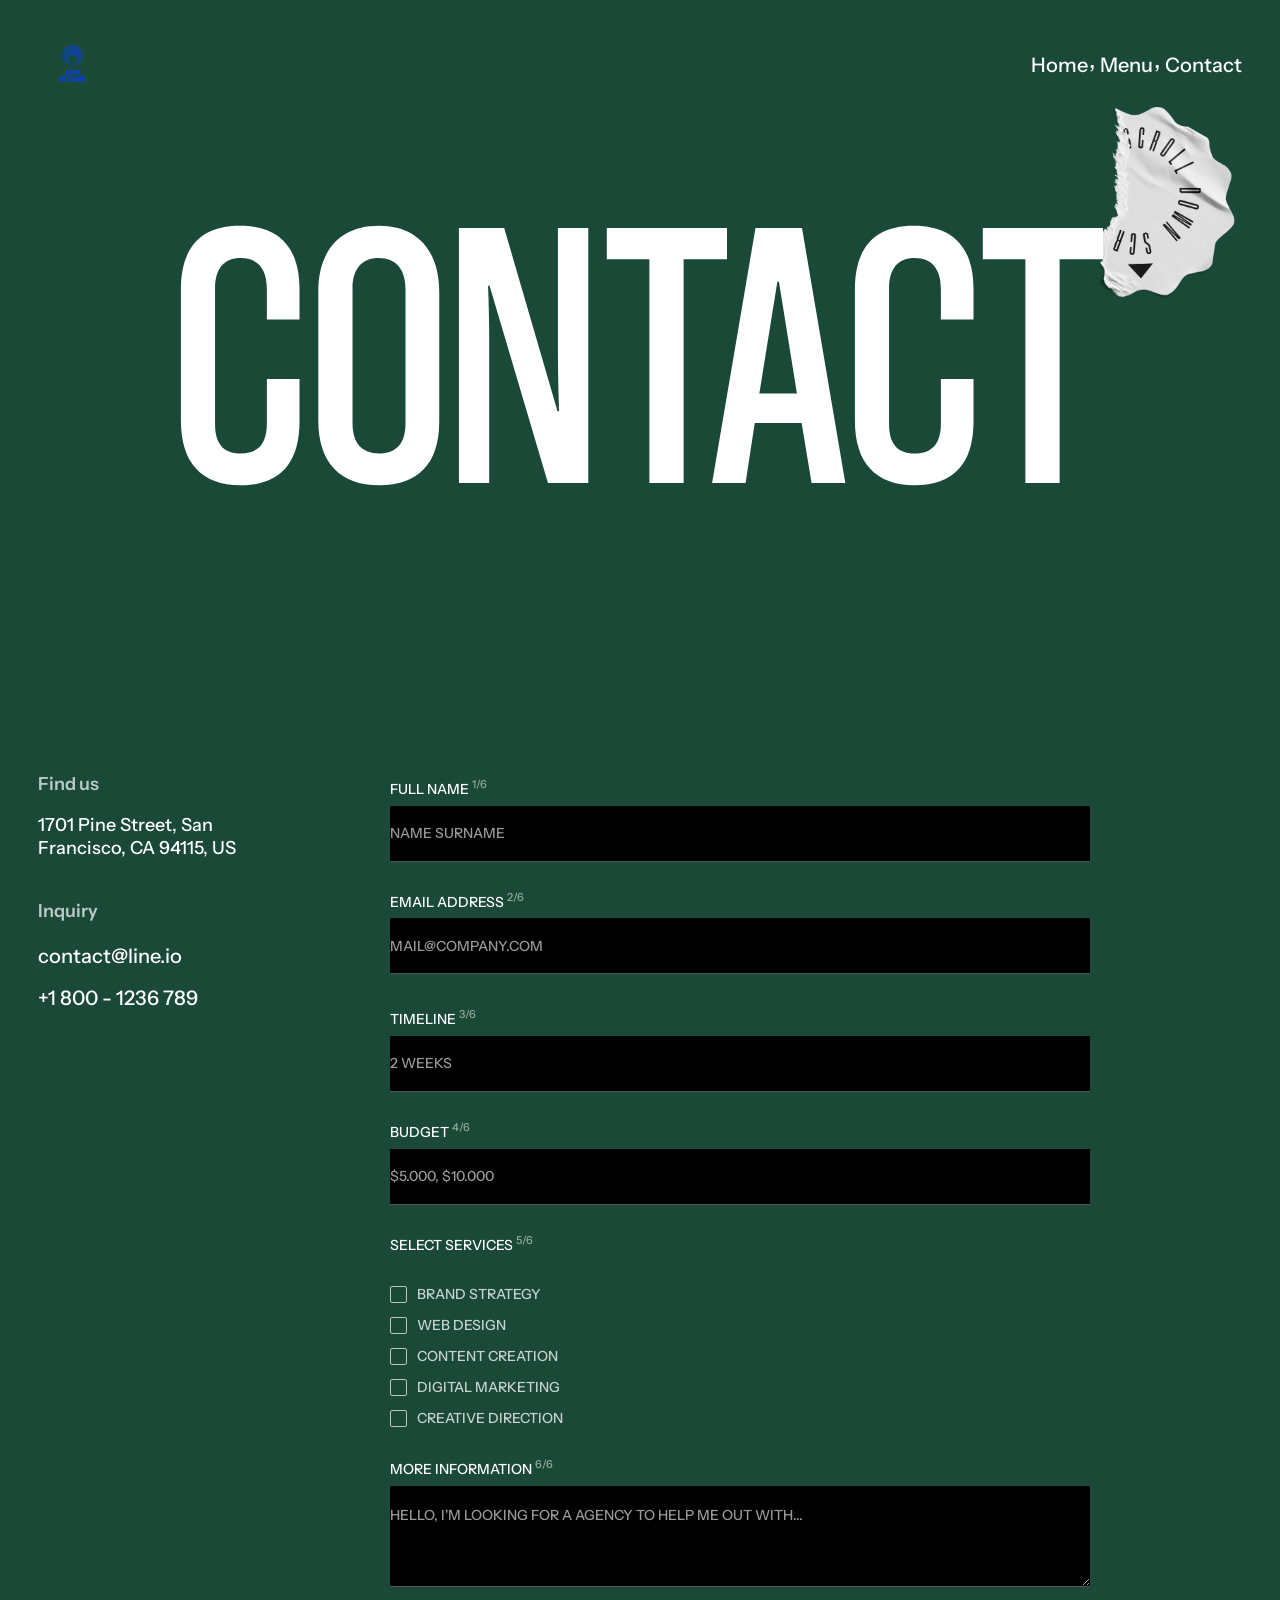
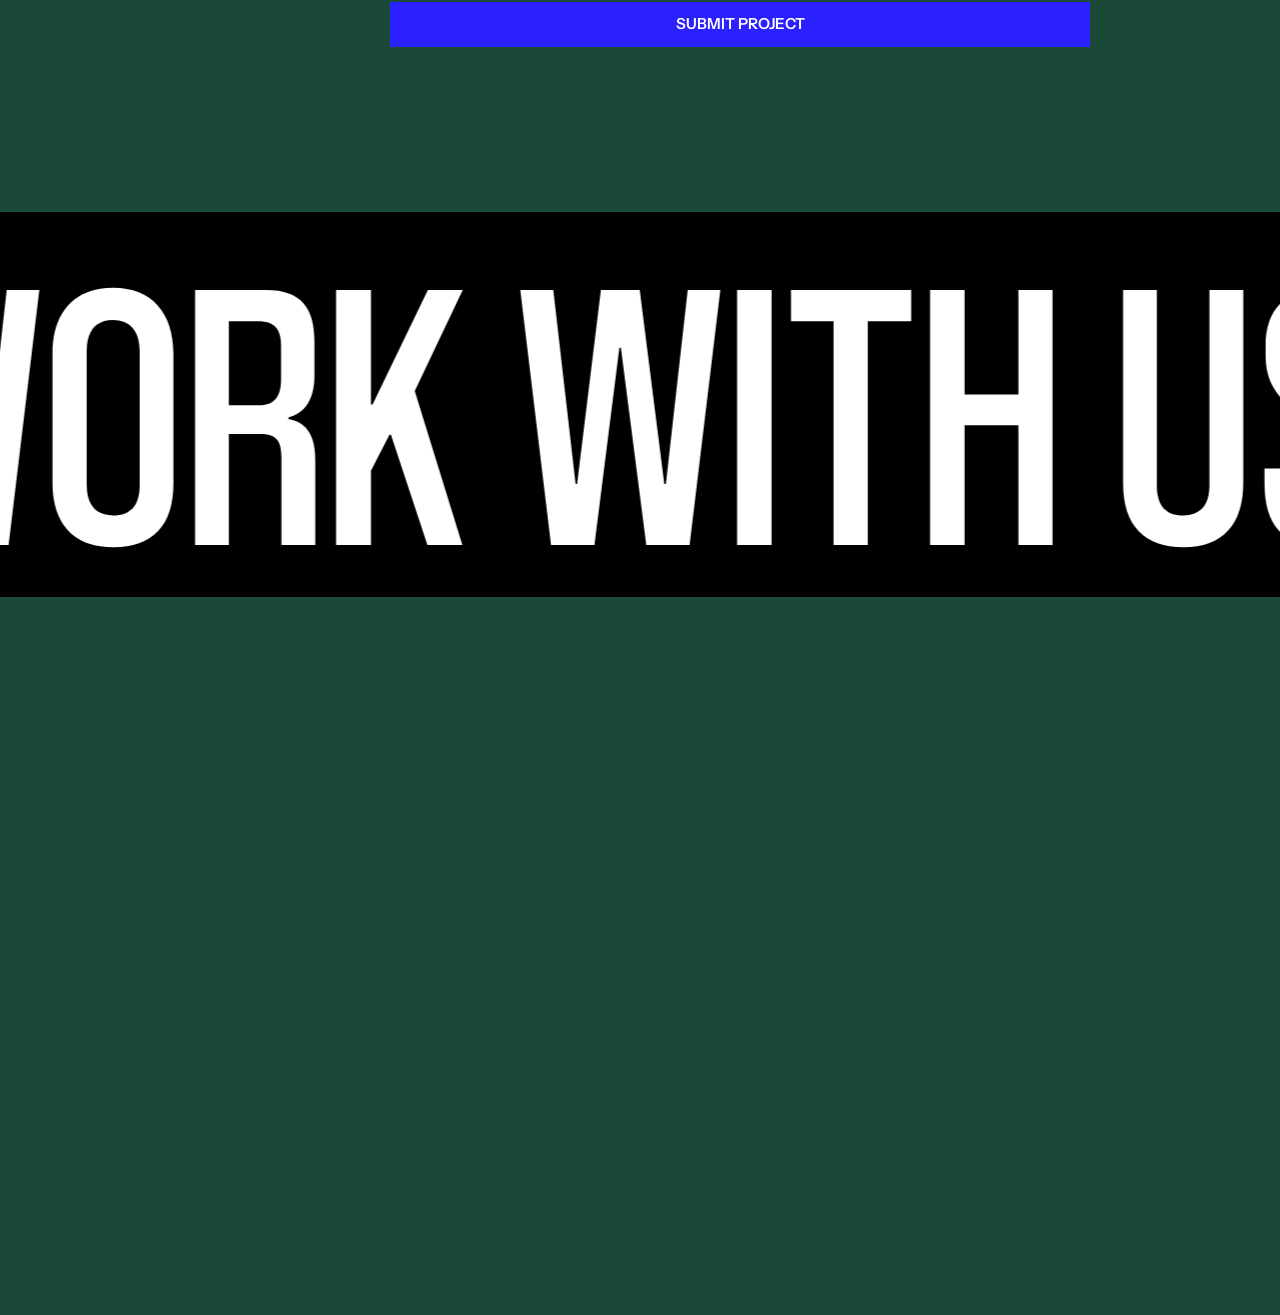
==== contact.html @ 0bc2328f "Add files via upload" ====
<!DOCTYPE html>

<html data-wf-domain="afrokitchen.com" data-wf-page="677bbe3f761bd2b2bc7bee16" data-wf-site="677bbe3f761bd2b2bc7bedd7"
  lang="en">

<head>
  <meta charset="utf-8">
  <title>Contact - Afro Kitchen</title>
  <meta content="Contact - Afro Kitchen" property="og:title">
  <meta content="Contact - Afro Kitchen" property="twitter:title">
  <meta content="width=device-width, initial-scale=1" name="viewport">
  <meta content="Webflow" name="generator">
  <link href="677bbe3f761bd2b2bc7bedd7/css/lined-template.webflow.shared.b0edefc86.css" rel="stylesheet"
    type="text/css">
  <link href="https://fonts.googleapis.com" rel="preconnect">
  <link href="https://fonts.gstatic.com" rel="preconnect" crossorigin="anonymous">
  <script src="ajax/libs/webfont/1.6.26/webfont.js" type="text/javascript"></script>
  <script
    type="text/javascript">WebFont.load({ google: { families: ["Instrument Sans:regular,500,600,700,italic,500italic,600italic,700italic"] } });</script>
  <script
    type="text/javascript">!function (o, c) { var n = c.documentElement, t = " w-mod-"; n.className += t + "js", ("ontouchstart" in o || o.DocumentTouch && c instanceof DocumentTouch) && (n.className += t + "touch") }(window, document);</script>
  <link href="677bbe3f761bd2b2bc7bedd7/677bbe3f761bd2b2bc7bef7b_ico.jpg" rel="shortcut icon" type="image/x-icon">
  <link href="677bbe3f761bd2b2bc7bedd7/677bbe3f761bd2b2bc7bef7c_fav.jpg" rel="apple-touch-icon">
  <script
    type="text/javascript">window.__WEBFLOW_CURRENCY_SETTINGS = { "currencyCode": "USD", "symbol": "$", "decimal": ".", "fractionDigits": 2, "group": ",", "template": "{{wf {\"path\":\"symbol\",\"type\":\"PlainText\"} }} {{wf {\"path\":\"amount\",\"type\":\"CommercePrice\"} }} {{wf {\"path\":\"currencyCode\",\"type\":\"PlainText\"} }}", "hideDecimalForWholeNumbers": false };</script>
  <style>
    body {
      background-color: #1a4a37 !important;
    }

    .page-content {
      background-color: #1a4a37 !important;
    }

    .section {
      background-color: #1a4a37 !important;
    }

    .footer {
      background-color: #1a4a37 !important;
    }

    .hero-wrapper,
    .hero-interaction,
    .hero-first,
    .hero-preview,
    .hero-content,
    .hero-home-flex,
    .hero-overflow-title,
    .main-strip,
    .hero-inner {
      background-color: #1a4a37 !important;
    }
  </style>
</head>

<body>
  <div class="page-content">
    <div data-animation="default" class="navbar w-nav" data-easing2="ease" data-easing="ease" data-collapse="medium"
      data-w-id="5e31057a-541e-ead9-75ae-97c28eec02bb" role="banner" data-duration="400" id="Top"><a href="index.html"
        class="logo-link w-nav-brand"><img width="150" loading="lazy" alt="" src="afroKitchenLogo.png"
          class="main-logo"></a>
      <div class="last-item">
        <nav role="navigation" class="nav-menu w-nav-menu"><a href="index.html" aria-current="page"
            class="navigation-link w-inline-block w--current">
            <div class="button-text-wrapper">
              <div class="button-text">Home</div>
              <div class="button-text">Home</div>
            </div>
            <div class="line-below"></div>
          </a>
          <div class="button-text coma">,</div><a href="menu.html" class="navigation-link w-inline-block">
            <div class="button-text-wrapper">
              <div class="button-text">Menu</div>
              <div class="button-text">Menu</div>
            </div>
            <div class="line-below"></div>
          </a>
          <!-- <div class="button-text coma">,</div><a href="shop.html" class="navigation-link w-inline-block">
            <div class="button-text-wrapper">
              <div class="button-text">Shop</div>
              <div class="button-text">Shop</div>
            </div>
            <div class="line-below"></div>
          </a> -->
          <div class="button-text coma">,</div><a href="contact.html" class="navigation-link w-inline-block">
            <div class="button-text-wrapper">
              <div class="button-text">Contact</div>
              <div class="button-text">Contact</div>
            </div>
            <div class="line-below"></div>
          </a>

        </nav>
        <!-- <div data-open-product="" data-wf-cart-type="modal" data-wf-cart-query="query Dynamo3 {
  database {
    id
    commerceOrder {
      comment
      extraItems {
        name
        pluginId
        pluginName
        price {
          decimalValue
          string
          unit
          value
        }
      }
      id
      startedOn
      statusFlags {
        hasDownloads
        hasSubscription
        isFreeOrder
        requiresShipping
      }
      subtotal {
        decimalValue
        string
        unit
        value
      }
      total {
        decimalValue
        string
        unit
        value
      }
      updatedOn
      userItems {
        count
        id
        price {
          value
          unit
          decimalValue
          string
        }
        product {
          id
          cmsLocaleId
          draft
          archived
          f_name_: name
          f_sku_properties_3dr: skuProperties {
            id
            name
            enum {
              id
              name
              slug
            }
          }
        }
        rowTotal {
          decimalValue
          string
          unit
          value
        }
        sku {
          cmsLocaleId
          draft
          archived
          f_main_image_4dr: mainImage {
            url
            file {
              size
              origFileName
              createdOn
              updatedOn
              mimeType
              width
              height
              variants {
                origFileName
                quality
                height
                width
                s3Url
                error
                size
              }
            }
            alt
          }
          f_sku_values_3dr: skuValues {
            property {
              id
            }
            value {
              id
            }
          }
          id
        }
        subscriptionFrequency
        subscriptionInterval
        subscriptionTrial
      }
      userItemsCount
    }
  }
  site {
    commerce {
      id
      businessAddress {
        country
      }
      defaultCountry
      defaultCurrency
      quickCheckoutEnabled
    }
  }
}" data-wf-page-link-href-prefix="" class="w-commerce-commercecartwrapper" data-node-type="commerce-cart-wrapper"><a
            class="w-commerce-commercecartopenlink nav-link w-inline-block" role="button" aria-haspopup="dialog"
            aria-label="Open cart" data-node-type="commerce-cart-open-link" href="#">
            <div class="w-inline-block">Cart</div>
            <div
              data-wf-bindings="%5B%7B%22innerHTML%22%3A%7B%22type%22%3A%22Number%22%2C%22filter%22%3A%7B%22type%22%3A%22numberPrecision%22%2C%22params%22%3A%5B%220%22%2C%22numberPrecision%22%5D%7D%2C%22dataPath%22%3A%22database.commerceOrder.userItemsCount%22%7D%7D%5D"
              class="w-commerce-commercecartopenlinkcount cart-quantity">0</div>
          </a>
          <div style="display:none"
            class="w-commerce-commercecartcontainerwrapper w-commerce-commercecartcontainerwrapper--cartType-modal cart-wrapper"
            data-node-type="commerce-cart-container-wrapper">
            <div data-node-type="commerce-cart-container" role="dialog"
              class="w-commerce-commercecartcontainer cart-container">
              <div class="w-commerce-commercecartheader cart-header">
                <h4 class="w-commerce-commercecartheading">Your Cart</h4><a
                  class="w-commerce-commercecartcloselink close-button w-inline-block" role="button"
                  aria-label="Close cart" data-node-type="commerce-cart-close-link"><svg class="icon" width="16px"
                    height="16px" viewbox="0 0 16 16">
                    <g stroke="none" stroke-width="1" fill="none" fill-rule="evenodd">
                      <g fill-rule="nonzero" fill="#333333">
                        <polygon
                          points="6.23223305 8 0.616116524 13.6161165 2.38388348 15.3838835 8 9.76776695 13.6161165 15.3838835 15.3838835 13.6161165 9.76776695 8 15.3838835 2.38388348 13.6161165 0.616116524 8 6.23223305 2.38388348 0.616116524 0.616116524 2.38388348 6.23223305 8">
                        </polygon>
                      </g>
                    </g>
                  </svg></a>
              </div>
              <div class="w-commerce-commercecartformwrapper">
                <form style="display:none" class="w-commerce-commercecartform" data-node-type="commerce-cart-form">
                  <script type="text/x-wf-template"
                    id="wf-template-5e31057a-541e-ead9-75ae-97c28eec02f2">%3Cdiv%20class%3D%22w-commerce-commercecartitem%22%3E%3Cimg%20src%3D%22https%3A%2F%2Fcdn.prod.website-files.com%2Fplugins%2FBasic%2Fassets%2Fplaceholder.60f9b1840c.svg%22%20data-wf-bindings%3D%22%255B%257B%2522src%2522%253A%257B%2522type%2522%253A%2522ImageRef%2522%252C%2522filter%2522%253A%257B%2522type%2522%253A%2522identity%2522%252C%2522params%2522%253A%255B%255D%257D%252C%2522dataPath%2522%253A%2522database.commerceOrder.userItems%255B%255D.sku.f_main_image_4dr%2522%257D%257D%255D%22%20alt%3D%22%22%20class%3D%22w-commerce-commercecartitemimage%20w-dyn-bind-empty%22%2F%3E%3Cdiv%20class%3D%22w-commerce-commercecartiteminfo%22%3E%3Cdiv%20data-wf-bindings%3D%22%255B%257B%2522innerHTML%2522%253A%257B%2522type%2522%253A%2522PlainText%2522%252C%2522filter%2522%253A%257B%2522type%2522%253A%2522identity%2522%252C%2522params%2522%253A%255B%255D%257D%252C%2522dataPath%2522%253A%2522database.commerceOrder.userItems%255B%255D.product.f_name_%2522%257D%257D%255D%22%20class%3D%22w-commerce-commercecartproductname%20pricing-text%20with-px%20w-dyn-bind-empty%22%3E%3C%2Fdiv%3E%3Cdiv%20data-wf-bindings%3D%22%255B%257B%2522innerHTML%2522%253A%257B%2522type%2522%253A%2522CommercePrice%2522%252C%2522filter%2522%253A%257B%2522type%2522%253A%2522price%2522%252C%2522params%2522%253A%255B%255D%257D%252C%2522dataPath%2522%253A%2522database.commerceOrder.userItems%255B%255D.price%2522%257D%257D%255D%22%20class%3D%22pricing-text%22%3E%24%C2%A00.00%C2%A0USD%3C%2Fdiv%3E%3Cscript%20type%3D%22text%2Fx-wf-template%22%20id%3D%22wf-template-5e31057a-541e-ead9-75ae-97c28eec02f9%22%3E%253Cli%253E%253Cspan%2520data-wf-bindings%253D%2522%25255B%25257B%252522innerHTML%252522%25253A%25257B%252522type%252522%25253A%252522PlainText%252522%25252C%252522filter%252522%25253A%25257B%252522type%252522%25253A%252522identity%252522%25252C%252522params%252522%25253A%25255B%25255D%25257D%25252C%252522dataPath%252522%25253A%252522database.commerceOrder.userItems%25255B%25255D.product.f_sku_properties_3dr%25255B%25255D.name%252522%25257D%25257D%25255D%2522%253E%253C%252Fspan%253E%253Cspan%253E%253A%2520%253C%252Fspan%253E%253Cspan%2520data-wf-bindings%253D%2522%25255B%25257B%252522innerHTML%252522%25253A%25257B%252522type%252522%25253A%252522CommercePropValues%252522%25252C%252522filter%252522%25253A%25257B%252522type%252522%25253A%252522identity%252522%25252C%252522params%252522%25253A%25255B%25255D%25257D%25252C%252522dataPath%252522%25253A%252522database.commerceOrder.userItems%25255B%25255D.product.f_sku_properties_3dr%25255B%25255D%252522%25257D%25257D%25255D%2522%253E%253C%252Fspan%253E%253C%252Fli%253E%3C%2Fscript%3E%3Cul%20data-wf-bindings%3D%22%255B%257B%2522optionSets%2522%253A%257B%2522type%2522%253A%2522CommercePropTable%2522%252C%2522filter%2522%253A%257B%2522type%2522%253A%2522identity%2522%252C%2522params%2522%253A%255B%255D%257D%252C%2522dataPath%2522%253A%2522database.commerceOrder.userItems%255B%255D.product.f_sku_properties_3dr%5B%5D%2522%257D%257D%252C%257B%2522optionValues%2522%253A%257B%2522type%2522%253A%2522CommercePropValues%2522%252C%2522filter%2522%253A%257B%2522type%2522%253A%2522identity%2522%252C%2522params%2522%253A%255B%255D%257D%252C%2522dataPath%2522%253A%2522database.commerceOrder.userItems%255B%255D.sku.f_sku_values_3dr%2522%257D%257D%255D%22%20class%3D%22w-commerce-commercecartoptionlist%22%20data-wf-collection%3D%22database.commerceOrder.userItems%255B%255D.product.f_sku_properties_3dr%22%20data-wf-template-id%3D%22wf-template-5e31057a-541e-ead9-75ae-97c28eec02f9%22%3E%3Cli%3E%3Cspan%20data-wf-bindings%3D%22%255B%257B%2522innerHTML%2522%253A%257B%2522type%2522%253A%2522PlainText%2522%252C%2522filter%2522%253A%257B%2522type%2522%253A%2522identity%2522%252C%2522params%2522%253A%255B%255D%257D%252C%2522dataPath%2522%253A%2522database.commerceOrder.userItems%255B%255D.product.f_sku_properties_3dr%255B%255D.name%2522%257D%257D%255D%22%3E%3C%2Fspan%3E%3Cspan%3E%3A%20%3C%2Fspan%3E%3Cspan%20data-wf-bindings%3D%22%255B%257B%2522innerHTML%2522%253A%257B%2522type%2522%253A%2522CommercePropValues%2522%252C%2522filter%2522%253A%257B%2522type%2522%253A%2522identity%2522%252C%2522params%2522%253A%255B%255D%257D%252C%2522dataPath%2522%253A%2522database.commerceOrder.userItems%255B%255D.product.f_sku_properties_3dr%255B%255D%2522%257D%257D%255D%22%3E%3C%2Fspan%3E%3C%2Fli%3E%3C%2Ful%3E%3Ca%20href%3D%22%23%22%20role%3D%22button%22%20data-wf-bindings%3D%22%255B%257B%2522data-commerce-sku-id%2522%253A%257B%2522type%2522%253A%2522ItemRef%2522%252C%2522filter%2522%253A%257B%2522type%2522%253A%2522identity%2522%252C%2522params%2522%253A%255B%255D%257D%252C%2522dataPath%2522%253A%2522database.commerceOrder.userItems%255B%255D.sku.id%2522%257D%257D%255D%22%20class%3D%22remove-button%20w-inline-block%22%20data-wf-cart-action%3D%22remove-item%22%20data-commerce-sku-id%3D%22%22%20aria-label%3D%22Remove%20item%20from%20cart%22%3E%3Cdiv%3ERemove%3C%2Fdiv%3E%3C%2Fa%3E%3C%2Fdiv%3E%3Cinput%20aria-label%3D%22Update%20quantity%22%20data-wf-bindings%3D%22%255B%257B%2522value%2522%253A%257B%2522type%2522%253A%2522Number%2522%252C%2522filter%2522%253A%257B%2522type%2522%253A%2522numberPrecision%2522%252C%2522params%2522%253A%255B%25220%2522%252C%2522numberPrecision%2522%255D%257D%252C%2522dataPath%2522%253A%2522database.commerceOrder.userItems%255B%255D.count%2522%257D%257D%252C%257B%2522data-commerce-sku-id%2522%253A%257B%2522type%2522%253A%2522ItemRef%2522%252C%2522filter%2522%253A%257B%2522type%2522%253A%2522identity%2522%252C%2522params%2522%253A%255B%255D%257D%252C%2522dataPath%2522%253A%2522database.commerceOrder.userItems%255B%255D.sku.id%2522%257D%257D%255D%22%20class%3D%22w-commerce-commercecartquantity%20cart-quantity-2%22%20required%3D%22%22%20pattern%3D%22%5E%5B0-9%5D%2B%24%22%20inputMode%3D%22numeric%22%20type%3D%22number%22%20name%3D%22quantity%22%20autoComplete%3D%22off%22%20data-wf-cart-action%3D%22update-item-quantity%22%20data-commerce-sku-id%3D%22%22%20value%3D%221%22%2F%3E%3C%2Fdiv%3E</script>
                  <div class="w-commerce-commercecartlist" data-wf-collection="database.commerceOrder.userItems"
                    data-wf-template-id="wf-template-5e31057a-541e-ead9-75ae-97c28eec02f2">
                    <div class="w-commerce-commercecartitem"><img
                        src="https://cdn.prod.website-files.com/plugins/Basic/assets/placeholder.60f9b1840c.svg"
                        data-wf-bindings="%5B%7B%22src%22%3A%7B%22type%22%3A%22ImageRef%22%2C%22filter%22%3A%7B%22type%22%3A%22identity%22%2C%22params%22%3A%5B%5D%7D%2C%22dataPath%22%3A%22database.commerceOrder.userItems%5B%5D.sku.f_main_image_4dr%22%7D%7D%5D"
                        alt="" class="w-commerce-commercecartitemimage w-dyn-bind-empty">
                      <div class="w-commerce-commercecartiteminfo">
                        <div
                          data-wf-bindings="%5B%7B%22innerHTML%22%3A%7B%22type%22%3A%22PlainText%22%2C%22filter%22%3A%7B%22type%22%3A%22identity%22%2C%22params%22%3A%5B%5D%7D%2C%22dataPath%22%3A%22database.commerceOrder.userItems%5B%5D.product.f_name_%22%7D%7D%5D"
                          class="w-commerce-commercecartproductname pricing-text with-px w-dyn-bind-empty"></div>
                        <div
                          data-wf-bindings="%5B%7B%22innerHTML%22%3A%7B%22type%22%3A%22CommercePrice%22%2C%22filter%22%3A%7B%22type%22%3A%22price%22%2C%22params%22%3A%5B%5D%7D%2C%22dataPath%22%3A%22database.commerceOrder.userItems%5B%5D.price%22%7D%7D%5D"
                          class="pricing-text">$ 0.00 USD</div>
                        <script type="text/x-wf-template"
                          id="wf-template-5e31057a-541e-ead9-75ae-97c28eec02f9">%3Cli%3E%3Cspan%20data-wf-bindings%3D%22%255B%257B%2522innerHTML%2522%253A%257B%2522type%2522%253A%2522PlainText%2522%252C%2522filter%2522%253A%257B%2522type%2522%253A%2522identity%2522%252C%2522params%2522%253A%255B%255D%257D%252C%2522dataPath%2522%253A%2522database.commerceOrder.userItems%255B%255D.product.f_sku_properties_3dr%255B%255D.name%2522%257D%257D%255D%22%3E%3C%2Fspan%3E%3Cspan%3E%3A%20%3C%2Fspan%3E%3Cspan%20data-wf-bindings%3D%22%255B%257B%2522innerHTML%2522%253A%257B%2522type%2522%253A%2522CommercePropValues%2522%252C%2522filter%2522%253A%257B%2522type%2522%253A%2522identity%2522%252C%2522params%2522%253A%255B%255D%257D%252C%2522dataPath%2522%253A%2522database.commerceOrder.userItems%255B%255D.product.f_sku_properties_3dr%255B%255D%2522%257D%257D%255D%22%3E%3C%2Fspan%3E%3C%2Fli%3E</script>
                        <ul
                          data-wf-bindings="%5B%7B%22optionSets%22%3A%7B%22type%22%3A%22CommercePropTable%22%2C%22filter%22%3A%7B%22type%22%3A%22identity%22%2C%22params%22%3A%5B%5D%7D%2C%22dataPath%22%3A%22database.commerceOrder.userItems%5B%5D.product.f_sku_properties_3dr[]%22%7D%7D%2C%7B%22optionValues%22%3A%7B%22type%22%3A%22CommercePropValues%22%2C%22filter%22%3A%7B%22type%22%3A%22identity%22%2C%22params%22%3A%5B%5D%7D%2C%22dataPath%22%3A%22database.commerceOrder.userItems%5B%5D.sku.f_sku_values_3dr%22%7D%7D%5D"
                          class="w-commerce-commercecartoptionlist"
                          data-wf-collection="database.commerceOrder.userItems%5B%5D.product.f_sku_properties_3dr"
                          data-wf-template-id="wf-template-5e31057a-541e-ead9-75ae-97c28eec02f9">
                          <li><span
                              data-wf-bindings="%5B%7B%22innerHTML%22%3A%7B%22type%22%3A%22PlainText%22%2C%22filter%22%3A%7B%22type%22%3A%22identity%22%2C%22params%22%3A%5B%5D%7D%2C%22dataPath%22%3A%22database.commerceOrder.userItems%5B%5D.product.f_sku_properties_3dr%5B%5D.name%22%7D%7D%5D"></span><span>:
                            </span><span
                              data-wf-bindings="%5B%7B%22innerHTML%22%3A%7B%22type%22%3A%22CommercePropValues%22%2C%22filter%22%3A%7B%22type%22%3A%22identity%22%2C%22params%22%3A%5B%5D%7D%2C%22dataPath%22%3A%22database.commerceOrder.userItems%5B%5D.product.f_sku_properties_3dr%5B%5D%22%7D%7D%5D"></span>
                          </li>
                        </ul><a href="#" role="button"
                          data-wf-bindings="%5B%7B%22data-commerce-sku-id%22%3A%7B%22type%22%3A%22ItemRef%22%2C%22filter%22%3A%7B%22type%22%3A%22identity%22%2C%22params%22%3A%5B%5D%7D%2C%22dataPath%22%3A%22database.commerceOrder.userItems%5B%5D.sku.id%22%7D%7D%5D"
                          class="remove-button w-inline-block" data-wf-cart-action="remove-item" data-commerce-sku-id=""
                          aria-label="Remove item from cart">
                          <div>Remove</div>
                        </a>
                      </div><input aria-label="Update quantity"
                        data-wf-bindings="%5B%7B%22value%22%3A%7B%22type%22%3A%22Number%22%2C%22filter%22%3A%7B%22type%22%3A%22numberPrecision%22%2C%22params%22%3A%5B%220%22%2C%22numberPrecision%22%5D%7D%2C%22dataPath%22%3A%22database.commerceOrder.userItems%5B%5D.count%22%7D%7D%2C%7B%22data-commerce-sku-id%22%3A%7B%22type%22%3A%22ItemRef%22%2C%22filter%22%3A%7B%22type%22%3A%22identity%22%2C%22params%22%3A%5B%5D%7D%2C%22dataPath%22%3A%22database.commerceOrder.userItems%5B%5D.sku.id%22%7D%7D%5D"
                        class="w-commerce-commercecartquantity cart-quantity-2" required="" pattern="^[0-9]+$"
                        inputmode="numeric" type="number" name="quantity" autocomplete="off"
                        data-wf-cart-action="update-item-quantity" data-commerce-sku-id="" value="1">
                    </div>
                  </div>
                  <div class="w-commerce-commercecartfooter cart-footer">
                    <div aria-live="polite" aria-atomic="true" class="w-commerce-commercecartlineitem">
                      <div class="subtotal">Subtotal</div>
                      <div
                        data-wf-bindings="%5B%7B%22innerHTML%22%3A%7B%22type%22%3A%22CommercePrice%22%2C%22filter%22%3A%7B%22type%22%3A%22price%22%2C%22params%22%3A%5B%5D%7D%2C%22dataPath%22%3A%22database.commerceOrder.subtotal%22%7D%7D%5D"
                        class="w-commerce-commercecartordervalue pricing-text"></div>
                    </div>
                    <div>
                      <div data-node-type="commerce-cart-quick-checkout-actions" style="display:none"><a role="button"
                          aria-haspopup="dialog" aria-label="Apple Pay" data-node-type="commerce-cart-apple-pay-button"
                          style="background-image:-webkit-named-image(apple-pay-logo-white);background-size:100% 50%;background-position:50% 50%;background-repeat:no-repeat"
                          class="w-commerce-commercecartapplepaybutton" tabindex="0">
                          <div></div>
                        </a><a role="button" tabindex="0" aria-haspopup="dialog"
                          data-node-type="commerce-cart-quick-checkout-button" style="display:none"
                          class="w-commerce-commercecartquickcheckoutbutton"><svg
                            class="w-commerce-commercequickcheckoutgoogleicon" xmlns="http://www.w3.org/2000/svg"
                            xmlns:xlink="http://www.w3.org/1999/xlink" width="16" height="16" viewbox="0 0 16 16">
                            <defs>
                              <polygon id="google-mark-a" points="0 .329 3.494 .329 3.494 7.649 0 7.649"></polygon>
                              <polygon id="google-mark-c" points=".894 0 13.169 0 13.169 6.443 .894 6.443"></polygon>
                            </defs>
                            <g fill="none" fill-rule="evenodd">
                              <path fill="#4285F4"
                                d="M10.5967,12.0469 L10.5967,14.0649 L13.1167,14.0649 C14.6047,12.6759 15.4577,10.6209 15.4577,8.1779 C15.4577,7.6339 15.4137,7.0889 15.3257,6.5559 L7.8887,6.5559 L7.8887,9.6329 L12.1507,9.6329 C11.9767,10.6119 11.4147,11.4899 10.5967,12.0469">
                              </path>
                              <path fill="#34A853"
                                d="M7.8887,16 C10.0137,16 11.8107,15.289 13.1147,14.067 C13.1147,14.066 13.1157,14.065 13.1167,14.064 L10.5967,12.047 C10.5877,12.053 10.5807,12.061 10.5727,12.067 C9.8607,12.556 8.9507,12.833 7.8887,12.833 C5.8577,12.833 4.1387,11.457 3.4937,9.605 L0.8747,9.605 L0.8747,11.648 C2.2197,14.319 4.9287,16 7.8887,16">
                              </path>
                              <g transform="translate(0 4)">
                                <mask id="google-mark-b" fill="#fff">
                                  <use xlink:href="#google-mark-a"></use>
                                </mask>
                                <path fill="#FBBC04"
                                  d="M3.4639,5.5337 C3.1369,4.5477 3.1359,3.4727 3.4609,2.4757 L3.4639,2.4777 C3.4679,2.4657 3.4749,2.4547 3.4789,2.4427 L3.4939,0.3287 L0.8939,0.3287 C0.8799,0.3577 0.8599,0.3827 0.8459,0.4117 C-0.2821,2.6667 -0.2821,5.3337 0.8459,7.5887 L0.8459,7.5997 C0.8549,7.6167 0.8659,7.6317 0.8749,7.6487 L3.4939,5.6057 C3.4849,5.5807 3.4729,5.5587 3.4639,5.5337"
                                  mask="url(#google-mark-b)"></path>
                              </g>
                              <mask id="google-mark-d" fill="#fff">
                                <use xlink:href="#google-mark-c"></use>
                              </mask>
                              <path fill="#EA4335"
                                d="M0.894,4.3291 L3.478,6.4431 C4.113,4.5611 5.843,3.1671 7.889,3.1671 C9.018,3.1451 10.102,3.5781 10.912,4.3671 L13.169,2.0781 C11.733,0.7231 9.85,-0.0219 7.889,0.0001 C4.941,0.0001 2.245,1.6791 0.894,4.3291"
                                mask="url(#google-mark-d)"></path>
                            </g>
                          </svg><svg class="w-commerce-commercequickcheckoutmicrosofticon"
                            xmlns="http://www.w3.org/2000/svg" width="16" height="16" viewbox="0 0 16 16">
                            <g fill="none" fill-rule="evenodd">
                              <polygon fill="#F05022" points="7 7 1 7 1 1 7 1"></polygon>
                              <polygon fill="#7DB902" points="15 7 9 7 9 1 15 1"></polygon>
                              <polygon fill="#00A4EE" points="7 15 1 15 1 9 7 9"></polygon>
                              <polygon fill="#FFB700" points="15 15 9 15 9 9 15 9"></polygon>
                            </g>
                          </svg>
                          <div>Pay with browser.</div>
                        </a></div><a href="checkout.html" value="Continue to Checkout"
                        class="w-commerce-commercecartcheckoutbutton button full" data-loading-text="Hang Tight..."
                        data-node-type="cart-checkout-button">Continue to Checkout</a>
                    </div>
                  </div>
                </form>
                <div class="w-commerce-commercecartemptystate empty-state">
                  <div aria-label="This cart is empty" aria-live="polite" class="subhead">No items found.</div>
                  <div class="margin-60px flex make-20px"><a href="plans.html" class="button-line w-inline-block">
                      <div>view Plans</div>
                      <div class="line-bottom"></div>
                    </a></div>
                </div>
                <div aria-live="assertive" style="display:none" data-node-type="commerce-cart-error"
                  class="w-commerce-commercecarterrorstate error-message">
                  <div class="w-cart-error-msg" data-w-cart-quantity-error="Product is not available in this quantity."
                    data-w-cart-general-error="Something went wrong when adding this item to the cart."
                    data-w-cart-checkout-error="Checkout is disabled on this site."
                    data-w-cart-cart_order_min-error="The order minimum was not met. Add more items to your cart to continue."
                    data-w-cart-subscription_error-error="Before you purchase, please use your email invite to verify your address so we can send order updates.">
                    Product is not available in this quantity.</div>
                </div>
              </div>
            </div>
          </div>
        </div> -->
        <div class="menu-button w-nav-button">
          <div data-is-ix2-target="1" class="lottie-white" data-w-id="5e31057a-541e-ead9-75ae-97c28eec0320"
            data-animation-type="lottie"
            data-src="https://cdn.prod.website-files.com/66e161954112950aa7f51fa6/66e2ab19ef1c9f95ebb9c1d3_Animation%20-%201726130931764.json"
            data-loop="0" data-direction="1" data-autoplay="0" data-renderer="svg" data-default-duration="0.5"
            data-duration="0"></div>
        </div>
      </div>
    </div>
    <div class="hero-inner">
      <div class="main-image second absolute"><img width="436" loading="eager" alt=""
          src="677bbe3f761bd2b2bc7bedd7/677bbe3f761bd2b2bc7bef35_scroll-down.avif"></div>
      <div class="top-title-overflow add-overflow">
        <h1 class="hero-main-title for-inner">Contact</h1>
      </div>
    </div>
    <section class="section _50px-top">
      <div class="container">
        <div>
          <div class="main-grid top">
            <div id="w-node-_79b22503-40ff-41b9-4cab-553e0130fd62-bc7bee16">
              <div id="w-node-f9fb9728-4280-c3e9-0e16-d7fd4745966b-bc7bee16" class="small-number">Find us</div>
              <div class="margin-20px">
                <p>1701 Pine Street, San Francisco, CA 94115, US</p>
              </div>
              <div class="margin-40px">
                <div class="small-number">Inquiry</div>
                <div class="margin-20px with-flex"><a href="index.html"
                    class="navigation-link for-contact w-inline-block">
                    <div class="button-text-wrapper">
                      <div class="button-text">contact@line.io</div>
                      <div class="button-text">contact@line.io</div>
                    </div>
                    <div class="line-below"></div>
                  </a><a href="index.html" class="navigation-link for-contact w-inline-block">
                    <div class="button-text-wrapper">
                      <div class="button-text">+1 800 - 1236 789<br><br></div>
                      <div class="button-text">+1 800 - 1236 789<br><br></div>
                    </div>
                    <div class="line-below"></div>
                  </a></div>
              </div>
            </div>
            <div id="w-node-_0fea5c5d-1da2-35f0-d551-b4f29d597942-bc7bee16" class="contact-wrapper">
              <div class="form-block w-form">
                <form id="email-form" name="email-form" data-name="Email Form" method="get"
                  data-wf-page-id="677bbe3f761bd2b2bc7bee16" data-wf-element-id="f36239a6-8daf-cb17-4a66-065b4995c434">
                  <div class="input-flex">
                    <div class="input-100"><label for="Name" class="field-label-contact big">Full name <span
                          class="small">1/6</span></label><input class="text-field-main w-input" maxlength="256"
                        name="Name-2" data-name="Name 2" placeholder="Name Surname" type="text" id="Name" required="">
                    </div>
                    <div class="input-100"><label for="Email" class="field-label-contact big">Email address <span
                          class="small">2/6</span></label><input class="text-field-main w-input" maxlength="256"
                        name="Email-2" data-name="Email 2" placeholder="mail@company.com" type="text" id="Email"
                        required=""></div>
                  </div>
                  <div class="margin-20px">
                    <div class="input-flex">
                      <div class="input-100"><label for="Timeline" class="field-label-contact big">Timeline <span
                            class="small">3/6</span></label><input class="text-field-main w-input" maxlength="256"
                          name="Timeline-2" data-name="Timeline 2" placeholder="2 weeks" type="text" id="Timeline"
                          required=""></div>
                      <div class="input-100"><label for="Budget" class="field-label-contact big">Budget <span
                            class="small">4/6</span></label><input class="text-field-main w-input" maxlength="256"
                          name="Budget" data-name="Budget" placeholder="$5.000, $10.000" type="text" id="Budget"
                          required=""></div>
                      <div class="input-100"><label for="Budget" class="field-label-contact big">select services <span
                            class="small">5/6</span></label>
                        <div class="checkbox-flex"><label class="w-checkbox checkbox-field-2">
                            <div class="w-checkbox-input w-checkbox-input--inputType-custom checkbox"></div><input
                              type="checkbox" name="Checkbox-1" id="Checkbox-1" data-name="Checkbox 1"
                              style="opacity:0;position:absolute;z-index:-1"><span class="second-label w-form-label"
                              for="Checkbox-1">Brand Strategy</span>
                          </label><label class="w-checkbox checkbox-field-2">
                            <div class="w-checkbox-input w-checkbox-input--inputType-custom checkbox"></div><input
                              type="checkbox" name="Checkbox-2" id="Checkbox-2" data-name="Checkbox 2"
                              style="opacity:0;position:absolute;z-index:-1"><span class="second-label w-form-label"
                              for="Checkbox-2">Web Design</span>
                          </label><label class="w-checkbox checkbox-field-2">
                            <div class="w-checkbox-input w-checkbox-input--inputType-custom checkbox"></div><input
                              type="checkbox" name="Checkbox-3" id="Checkbox-3" data-name="Checkbox 3"
                              style="opacity:0;position:absolute;z-index:-1"><span class="second-label w-form-label"
                              for="Checkbox-3">Content Creation</span>
                          </label><label class="w-checkbox checkbox-field-2">
                            <div class="w-checkbox-input w-checkbox-input--inputType-custom checkbox"></div><input
                              type="checkbox" name="Checkbox-4" id="Checkbox-4" data-name="Checkbox 4"
                              style="opacity:0;position:absolute;z-index:-1"><span class="second-label w-form-label"
                              for="Checkbox-4">Digital Marketing</span>
                          </label><label class="w-checkbox checkbox-field-2">
                            <div class="w-checkbox-input w-checkbox-input--inputType-custom checkbox"></div><input
                              type="checkbox" name="Checkbox-5" id="Checkbox-5" data-name="Checkbox 5"
                              style="opacity:0;position:absolute;z-index:-1"><span class="second-label w-form-label"
                              for="Checkbox-5">Creative Direction</span>
                          </label></div>
                      </div>
                    </div>
                  </div>
                  <div class="area-margin"><label for="Timeline" class="field-label-contact big">More information <span
                        class="small">6/6</span></label>
                    <div><textarea id="Text-Area" name="Text-Area" maxlength="5000" data-name="Text Area"
                        placeholder="Hello, I&#x27;m looking for a agency to help me out with..." required=""
                        class="text-field-main area w-input"></textarea></div>
                  </div>
                  <div class="button-contact left"><input type="submit" data-wait="Please wait..."
                      class="button full w-button" value="Submit Project"></div>
                </form>
                <div class="success-message w-form-done">
                  <div>Thank you! Your submission has been received!</div>
                </div>
                <div class="error-message w-form-fail">
                  <div>Oops! Something went wrong while submitting the form.</div>
                </div>
              </div>
            </div>
          </div>
        </div>
      </div>
    </section>
    <div class="cta-wrapper"><a href="contact.html" aria-current="page"
        class="text-rotator-main w-inline-block w--current">
        <div class="text-rotator-content">
          <h3 class="text-rotator">Work with us</h3>
          <div class="line-icon"></div>
          <h3 class="text-rotator">Let�s Chat</h3>
          <div class="line-icon"></div>
        </div>
        <div class="text-rotator-content">
          <h3 class="text-rotator">Work with us</h3>
          <div class="line-icon"></div>
          <h3 class="text-rotator">Let�s Chat</h3>
          <div class="line-icon"></div>
        </div>
        <div class="text-rotator-content">
          <h3 class="text-rotator">Work with us</h3>
          <div class="line-icon"></div>
          <h3 class="text-rotator">Let�s Chat</h3>
          <div class="line-icon"></div>
        </div>
        <div class="text-rotator-content">
          <h3 class="text-rotator">Work with us</h3>
          <div class="line-icon"></div>
          <h3 class="text-rotator">Let�s Chat</h3>
          <div class="line-icon"></div>
        </div>
        <div class="text-rotator-content">
          <h3 class="text-rotator">Work with us</h3>
          <div class="line-icon"></div>
          <h3 class="text-rotator">Let�s Chat</h3>
          <div class="line-icon"></div>
        </div>
        <div class="text-rotator-content">
          <h3 class="text-rotator">Work with us</h3>
          <div class="line-icon"></div>
          <h3 class="text-rotator">Let�s Chat</h3>
          <div class="line-icon"></div>
        </div>
        <div class="text-rotator-content">
          <h3 class="text-rotator">Work with us</h3>
          <div class="line-icon"></div>
          <h3 class="text-rotator">Let�s Chat</h3>
          <div class="line-icon"></div>
        </div>
      </a></div>
    <section data-w-id="ce4b46b4-a130-dd05-ffe7-a688d5794764" class="footer">
      <div class="container">
        <div>
          <div>
            <div class="footer-grid-second">
              <div id="w-node-ce4b46b4-a130-dd05-ffe7-a688d5794769-d5794764" class="flex-space-between">
                <div>
                  <div class="w-form">
                    <form id="Subscribe-Footer" name="wf-form-Subscribe" data-name="Subscribe" method="get"
                      class="subscribe-form" data-wf-page-id="677bbe3f761bd2b2bc7bee16"
                      data-wf-element-id="ce4b46b4-a130-dd05-ffe7-a688d579476c"><input
                        class="subscribe-field-footer w-node-ce4b46b4-a130-dd05-ffe7-a688d579476d-d5794764 w-input"
                        maxlength="256" name="email-2" data-name="Email 2" placeholder="E-mail" type="email"
                        id="subscribe" required=""><input type="submit" data-wait="Please wait..."
                        class="button-subscribe subscribe w-button" value="Get Notified">
                      <div class="margin-15px"><label class="w-checkbox checkbox-field">
                          <div class="w-checkbox-input w-checkbox-input--inputType-custom checkbox-main"></div><input
                            type="checkbox" name="checkbox" id="Checked" data-name="Checkbox" required=""
                            style="opacity:0;position:absolute;z-index:-1"><span
                            class="checkbox-label-footer w-form-label" for="checkbox">I agree to the <a href="#"
                              class="white-link">Terms &amp; Conditions</a></span>
                        </label></div>
                    </form>
                    <div class="success-message w-form-done">
                      <div>Thank you for subscribing!</div>
                    </div>
                    <div class="error-message w-form-fail">
                      <div>Oops! Something went wrong while submitting the form.</div>
                    </div>
                  </div>
                </div>
              </div>
              <div id="w-node-ce4b46b4-a130-dd05-ffe7-a688d579477c-d5794764">
                <div>
                  <div class="footer-title">Sitemap</div>
                  <div class="navigation-flex"><a href="index.html" class="button-line w-inline-block">
                      <div>Home</div>
                      <div class="line-bottom"></div>
                    </a><a href="shop.html" class="button-line w-inline-block">
                      <div>work</div>
                      <div class="line-bottom">
                        <menu.htmla href="menu.html" class="button-line w-inline-block">
                          <div>About</div>
                          <div class="line-bottom"></div>
                    </a><a href="blog.html" class="button-line w-inline-block">
                      <div>Blog</div>
                      <div class="line-bottom"></div>
                    </a><a href="plans.html" class="button-line w-inline-block">
                      <div>plans</div>
                      <div class="line-bottom"></div>
                    </a></div>
                </div>
              </div>
              <div id="w-node-ce4b46b4-a130-dd05-ffe7-a688d5794791-d5794764">
                <div class="footer-title">Legal</div>
                <div class="navigation-flex"><a href="template-info/style-guide.html"
                    class="button-line w-inline-block">
                    <div>Style Guide</div>
                    <div class="line-bottom"></div>
                  </a><a href="template-info/licensing.html" class="button-line w-inline-block">
                    <div>Licensing</div>
                    <div class="line-bottom"></div>
                  </a><a href="template-info/changelog.html" class="button-line w-inline-block">
                    <div>Changelog</div>
                    <div class="line-bottom"></div>
                  </a></div>
              </div>
              <div id="w-node-ce4b46b4-a130-dd05-ffe7-a688d57947a1-d5794764">
                <div class="footer-title">Social</div>
                <div class="navigation-flex"><a href="https://www.instagram.com/" target="_blank"
                    class="button-line w-inline-block">
                    <div>Instagram</div>
                    <div class="line-bottom"></div>
                  </a><a href="https://linkedin.com/" target="_blank" class="button-line w-inline-block">
                    <div>Linkedin</div>
                    <div class="line-bottom"></div>
                  </a><a href="https://dribbble.com/" target="_blank" class="button-line w-inline-block">
                    <div>Dribbble</div>
                    <div class="line-bottom"></div>
                  </a><a href="https://behance.net/" target="_blank" class="button-line w-inline-block">
                    <div>Behance</div>
                    <div class="line-bottom"></div>
                  </a><a href="https://www.facebook.com/" target="_blank" class="button-line w-inline-block">
                    <div>Facebook</div>
                    <div class="line-bottom"></div>
                  </a></div>
              </div>
            </div>
          </div>
        </div>
        <div id="Contact" class="copyright-flex-bottom">
          <div class="copyright-flex"><a href="https://www.webflow.com/"
              class="figma-file-absolute for-copyright w-inline-block">
              <p class="figma-text">Copyright � Line Studio � powered by Webflow</p>
            </a></div><a href="#Top" data-w-id="ce4b46b4-a130-dd05-ffe7-a688d57947be"
            class="figma-file-absolute for-copyright w-inline-block">
            <p class="figma-text">Back to Top</p>
            <div>
              <div class="button-button-icon relative">
                <div class="buton-icon-svg w-embed"><svg width="100%" height="100%" viewbox="0 0 24 24" fill="none"
                    xmlns="http://www.w3.org/2000/svg">
                    <path d="M12 19V5M12 5L5 12M12 5L19 12" stroke="currentColor" stroke-width="2"
                      stroke-linecap="round" stroke-linejoin="round"></path>
                  </svg></div>
                <div class="buton-icon-svg is-absolute w-embed"><svg width="100%" height="100%" viewbox="0 0 24 24"
                    fill="none" xmlns="http://www.w3.org/2000/svg">
                    <path d="M12 19V5M12 5L5 12M12 5L19 12" stroke="currentColor" stroke-width="2"
                      stroke-linecap="round" stroke-linejoin="round"></path>
                  </svg></div>
              </div>
            </div>
          </a>
        </div>
      </div>
    </section>
  </div>
  <script src="js/jquery-3.5.1.min.dc5e7f18c8.js?site=677bbe3f761bd2b2bc7bedd7" type="text/javascript"
    integrity="sha256-9/aliU8dGd2tb6OSsuzixeV4y/faTqgFtohetphbbj0=" crossorigin="anonymous"></script>
  <script src="677bbe3f761bd2b2bc7bedd7/js/webflow.schunk.eb9a26565de6e34b.js" type="text/javascript"></script>
  <script src="677bbe3f761bd2b2bc7bedd7/js/webflow.46f7a316.d0b438415010d79d.js" type="text/javascript"></script>
</body>

</html>
---- 677bbe3f761bd2b2bc7bedd7/css/lined-template.webflow.shared.b0edefc86.css ----
﻿html {
  -webkit-text-size-adjust: 100%;
  -ms-text-size-adjust: 100%;
  font-family: sans-serif;
}

body {
  margin: 0;
}

article,
aside,
details,
figcaption,
figure,
footer,
header,
hgroup,
main,
menu,
nav,
section,
summary {
  display: block;
}

audio,
canvas,
progress,
video {
  vertical-align: baseline;
  display: inline-block;
}

audio:not([controls]) {
  height: 0;
  display: none;
}

[hidden],
template {
  display: none;
}

a {
  background-color: #1a4a37;
}

a:active,
a:hover {
  outline: 0;
}

abbr[title] {
  border-bottom: 1px dotted;
}

b,
strong {
  font-weight: bold;
}

dfn {
  font-style: italic;
}

h1 {
  margin: .67em 0;
  font-size: 2em;
}

mark {
  color: #000;
  background: #ff0;
}

small {
  font-size: 80%;
}

sub,
sup {
  vertical-align: baseline;
  font-size: 75%;
  line-height: 0;
  position: relative;
}

sup {
  top: -.5em;
}

sub {
  bottom: -.25em;
}

img {
  border: 0;
}

svg:not(:root) {
  overflow: hidden;
}

hr {
  box-sizing: content-box;
  height: 0;
}

pre {
  overflow: auto;
}

code,
kbd,
pre,
samp {
  font-family: monospace;
  font-size: 1em;
}

button,
input,
optgroup,
select,
textarea {
  color: inherit;
  font: inherit;
  margin: 0;
}

button {
  overflow: visible;
}

button,
select {
  text-transform: none;
}

button,
html input[type="button"],
input[type="reset"] {
  -webkit-appearance: button;
  cursor: pointer;
}

button[disabled],
html input[disabled] {
  cursor: default;
}

button::-moz-focus-inner,
input::-moz-focus-inner {
  border: 0;
  padding: 0;
}

input {
  line-height: normal;
}

input[type="checkbox"],
input[type="radio"] {
  box-sizing: border-box;
  padding: 0;
}

input[type="number"]::-webkit-inner-spin-button,
input[type="number"]::-webkit-outer-spin-button {
  height: auto;
}

input[type="search"] {
  -webkit-appearance: none;
}

input[type="search"]::-webkit-search-cancel-button,
input[type="search"]::-webkit-search-decoration {
  -webkit-appearance: none;
}

legend {
  border: 0;
  padding: 0;
}

textarea {
  overflow: auto;
}

optgroup {
  font-weight: bold;
}

table {
  border-collapse: collapse;
  border-spacing: 0;
}

td,
th {
  padding: 0;
}

@font-face {
  font-family: webflow-icons;
  src: url("[data-uri]") format("truetype");
  font-weight: normal;
  font-style: normal;
}

[class^="w-icon-"],
[class*=" w-icon-"] {
  speak: none;
  font-variant: normal;
  text-transform: none;
  -webkit-font-smoothing: antialiased;
  -moz-osx-font-smoothing: grayscale;
  font-style: normal;
  font-weight: normal;
  line-height: 1;
  font-family: webflow-icons !important;
}

.w-icon-slider-right:before {
  content: "";
}

.w-icon-slider-left:before {
  content: "";
}

.w-icon-nav-menu:before {
  content: "";
}

.w-icon-arrow-down:before,
.w-icon-dropdown-toggle:before {
  content: "";
}

.w-icon-file-upload-remove:before {
  content: "";
}

.w-icon-file-upload-icon:before {
  content: "";
}

* {
  box-sizing: border-box;
}

html {
  height: 100%;
}

body {
  color: #333;
  background-color: #fff;
  min-height: 100%;
  margin: 0;
  font-family: Arial, sans-serif;
  font-size: 14px;
  line-height: 20px;
}

img {
  vertical-align: middle;
  max-width: 100%;
  display: inline-block;
}

html.w-mod-touch * {
  background-attachment: scroll !important;
}

.w-block {
  display: block;
}

.w-inline-block {
  max-width: 100%;
  display: inline-block;
}

.w-clearfix:before,
.w-clearfix:after {
  content: " ";
  grid-area: 1 / 1 / 2 / 2;
  display: table;
}

.w-clearfix:after {
  clear: both;
}

.w-hidden {
  display: none;
}

.w-button {
  color: #fff;
  line-height: inherit;
  cursor: pointer;
  background-color: #3898ec;
  border: 0;
  border-radius: 0;
  padding: 9px 15px;
  text-decoration: none;
  display: inline-block;
}

input.w-button {
  -webkit-appearance: button;
}

html[data-w-dynpage] [data-w-cloak] {
  color: #0000 !important;
}

.w-code-block {
  margin: unset;
}

pre.w-code-block code {
  all: inherit;
}

.w-optimization {
  display: contents;
}

.w-webflow-badge,
.w-webflow-badge>img {
  box-sizing: unset;
  width: unset;
  height: unset;
  max-height: unset;
  max-width: unset;
  min-height: unset;
  min-width: unset;
  margin: unset;
  padding: unset;
  float: unset;
  clear: unset;
  border: unset;
  border-radius: unset;
  background: unset;
  background-image: unset;
  background-position: unset;
  background-size: unset;
  background-repeat: unset;
  background-origin: unset;
  background-clip: unset;
  background-attachment: unset;
  background-color: unset;
  box-shadow: unset;
  transform: unset;
  direction: unset;
  font-family: unset;
  font-weight: unset;
  color: unset;
  font-size: unset;
  line-height: unset;
  font-style: unset;
  font-variant: unset;
  text-align: unset;
  letter-spacing: unset;
  -webkit-text-decoration: unset;
  text-decoration: unset;
  text-indent: unset;
  text-transform: unset;
  list-style-type: unset;
  text-shadow: unset;
  vertical-align: unset;
  cursor: unset;
  white-space: unset;
  word-break: unset;
  word-spacing: unset;
  word-wrap: unset;
  transition: unset;
}

.w-webflow-badge {
  white-space: nowrap;
  cursor: pointer;
  box-shadow: 0 0 0 1px #0000001a, 0 1px 3px #0000001a;
  visibility: visible !important;
  opacity: 1 !important;
  z-index: 2147483647 !important;
  color: #aaadb0 !important;
  overflow: unset !important;
  background-color: #fff !important;
  border-radius: 3px !important;
  width: auto !important;
  height: auto !important;
  margin: 0 !important;
  padding: 6px !important;
  font-size: 12px !important;
  line-height: 14px !important;
  text-decoration: none !important;
  display: inline-block !important;
  position: fixed !important;
  inset: auto 12px 12px auto !important;
  transform: none !important;
}

.w-webflow-badge>img {
  position: unset;
  visibility: unset !important;
  opacity: 1 !important;
  vertical-align: middle !important;
  display: inline-block !important;
}

h1,
h2,
h3,
h4,
h5,
h6 {
  margin-bottom: 10px;
  font-weight: bold;
}

h1 {
  margin-top: 20px;
  font-size: 38px;
  line-height: 44px;
}

h2 {
  margin-top: 20px;
  font-size: 32px;
  line-height: 36px;
}

h3 {
  margin-top: 20px;
  font-size: 24px;
  line-height: 30px;
}

h4 {
  margin-top: 10px;
  font-size: 18px;
  line-height: 24px;
}

h5 {
  margin-top: 10px;
  font-size: 14px;
  line-height: 20px;
}

h6 {
  margin-top: 10px;
  font-size: 12px;
  line-height: 18px;
}

p {
  margin-top: 0;
  margin-bottom: 10px;
}

blockquote {
  border-left: 5px solid #e2e2e2;
  margin: 0 0 10px;
  padding: 10px 20px;
  font-size: 18px;
  line-height: 22px;
}

figure {
  margin: 0 0 10px;
}

ul,
ol {
  margin-top: 0;
  margin-bottom: 10px;
  padding-left: 40px;
}

.w-list-unstyled {
  padding-left: 0;
  list-style: none;
}

.w-embed:before,
.w-embed:after {
  content: " ";
  grid-area: 1 / 1 / 2 / 2;
  display: table;
}

.w-embed:after {
  clear: both;
}

.w-video {
  width: 100%;
  padding: 0;
  position: relative;
}

.w-video iframe,
.w-video object,
.w-video embed {
  border: none;
  width: 100%;
  height: 100%;
  position: absolute;
  top: 0;
  left: 0;
}

fieldset {
  border: 0;
  margin: 0;
  padding: 0;
}

button,
[type="button"],
[type="reset"] {
  cursor: pointer;
  -webkit-appearance: button;
  border: 0;
}

.w-form {
  margin: 0 0 15px;
}

.w-form-done {
  text-align: center;
  background-color: #ddd;
  padding: 20px;
  display: none;
}

.w-form-fail {
  background-color: #ffdede;
  margin-top: 10px;
  padding: 10px;
  display: none;
}

label {
  margin-bottom: 5px;
  font-weight: bold;
  display: block;
}

.w-input,
.w-select {
  color: #333;
  vertical-align: middle;
  background-color: #fff;
  border: 1px solid #ccc;
  width: 100%;
  height: 38px;
  margin-bottom: 10px;
  padding: 8px 12px;
  font-size: 14px;
  line-height: 1.42857;
  display: block;
}

.w-input::placeholder,
.w-select::placeholder {
  color: #999;
}

.w-input:focus,
.w-select:focus {
  border-color: #3898ec;
  outline: 0;
}

.w-input[disabled],
.w-select[disabled],
.w-input[readonly],
.w-select[readonly],
fieldset[disabled] .w-input,
fieldset[disabled] .w-select {
  cursor: not-allowed;
}

.w-input[disabled]:not(.w-input-disabled),
.w-select[disabled]:not(.w-input-disabled),
.w-input[readonly],
.w-select[readonly],
fieldset[disabled]:not(.w-input-disabled) .w-input,
fieldset[disabled]:not(.w-input-disabled) .w-select {
  background-color: #eee;
}

textarea.w-input,
textarea.w-select {
  height: auto;
}

.w-select {
  background-color: #f3f3f3;
}

.w-select[multiple] {
  height: auto;
}

.w-form-label {
  cursor: pointer;
  margin-bottom: 0;
  font-weight: normal;
  display: inline-block;
}

.w-radio {
  margin-bottom: 5px;
  padding-left: 20px;
  display: block;
}

.w-radio:before,
.w-radio:after {
  content: " ";
  grid-area: 1 / 1 / 2 / 2;
  display: table;
}

.w-radio:after {
  clear: both;
}

.w-radio-input {
  float: left;
  margin: 3px 0 0 -20px;
  line-height: normal;
}

.w-file-upload {
  margin-bottom: 10px;
  display: block;
}

.w-file-upload-input {
  opacity: 0;
  z-index: -100;
  width: .1px;
  height: .1px;
  position: absolute;
  overflow: hidden;
}

.w-file-upload-default,
.w-file-upload-uploading,
.w-file-upload-success {
  color: #333;
  display: inline-block;
}

.w-file-upload-error {
  margin-top: 10px;
  display: block;
}

.w-file-upload-default.w-hidden,
.w-file-upload-uploading.w-hidden,
.w-file-upload-error.w-hidden,
.w-file-upload-success.w-hidden {
  display: none;
}

.w-file-upload-uploading-btn {
  cursor: pointer;
  background-color: #fafafa;
  border: 1px solid #ccc;
  margin: 0;
  padding: 8px 12px;
  font-size: 14px;
  font-weight: normal;
  display: flex;
}

.w-file-upload-file {
  background-color: #fafafa;
  border: 1px solid #ccc;
  flex-grow: 1;
  justify-content: space-between;
  margin: 0;
  padding: 8px 9px 8px 11px;
  display: flex;
}

.w-file-upload-file-name {
  font-size: 14px;
  font-weight: normal;
  display: block;
}

.w-file-remove-link {
  cursor: pointer;
  width: auto;
  height: auto;
  margin-top: 3px;
  margin-left: 10px;
  padding: 3px;
  display: block;
}

.w-icon-file-upload-remove {
  margin: auto;
  font-size: 10px;
}

.w-file-upload-error-msg {
  color: #ea384c;
  padding: 2px 0;
  display: inline-block;
}

.w-file-upload-info {
  padding: 0 12px;
  line-height: 38px;
  display: inline-block;
}

.w-file-upload-label {
  cursor: pointer;
  background-color: #fafafa;
  border: 1px solid #ccc;
  margin: 0;
  padding: 8px 12px;
  font-size: 14px;
  font-weight: normal;
  display: inline-block;
}

.w-icon-file-upload-icon,
.w-icon-file-upload-uploading {
  width: 20px;
  margin-right: 8px;
  display: inline-block;
}

.w-icon-file-upload-uploading {
  height: 20px;
}

.w-container {
  max-width: 940px;
  margin-left: auto;
  margin-right: auto;
}

.w-container:before,
.w-container:after {
  content: " ";
  grid-area: 1 / 1 / 2 / 2;
  display: table;
}

.w-container:after {
  clear: both;
}

.w-container .w-row {
  margin-left: -10px;
  margin-right: -10px;
}

.w-row:before,
.w-row:after {
  content: " ";
  grid-area: 1 / 1 / 2 / 2;
  display: table;
}

.w-row:after {
  clear: both;
}

.w-row .w-row {
  margin-left: 0;
  margin-right: 0;
}

.w-col {
  float: left;
  width: 100%;
  min-height: 1px;
  padding-left: 10px;
  padding-right: 10px;
  position: relative;
}

.w-col .w-col {
  padding-left: 0;
  padding-right: 0;
}

.w-col-1 {
  width: 8.33333%;
}

.w-col-2 {
  width: 16.6667%;
}

.w-col-3 {
  width: 25%;
}

.w-col-4 {
  width: 33.3333%;
}

.w-col-5 {
  width: 41.6667%;
}

.w-col-6 {
  width: 50%;
}

.w-col-7 {
  width: 58.3333%;
}

.w-col-8 {
  width: 66.6667%;
}

.w-col-9 {
  width: 75%;
}

.w-col-10 {
  width: 83.3333%;
}

.w-col-11 {
  width: 91.6667%;
}

.w-col-12 {
  width: 100%;
}

.w-hidden-main {
  display: none !important;
}

@media screen and (max-width: 991px) {
  .w-container {
    max-width: 728px;
  }

  .w-hidden-main {
    display: inherit !important;
  }

  .w-hidden-medium {
    display: none !important;
  }

  .w-col-medium-1 {
    width: 8.33333%;
  }

  .w-col-medium-2 {
    width: 16.6667%;
  }

  .w-col-medium-3 {
    width: 25%;
  }

  .w-col-medium-4 {
    width: 33.3333%;
  }

  .w-col-medium-5 {
    width: 41.6667%;
  }

  .w-col-medium-6 {
    width: 50%;
  }

  .w-col-medium-7 {
    width: 58.3333%;
  }

  .w-col-medium-8 {
    width: 66.6667%;
  }

  .w-col-medium-9 {
    width: 75%;
  }

  .w-col-medium-10 {
    width: 83.3333%;
  }

  .w-col-medium-11 {
    width: 91.6667%;
  }

  .w-col-medium-12 {
    width: 100%;
  }

  .w-col-stack {
    width: 100%;
    left: auto;
    right: auto;
  }
}

@media screen and (max-width: 767px) {

  .w-hidden-main,
  .w-hidden-medium {
    display: inherit !important;
  }

  .w-hidden-small {
    display: none !important;
  }

  .w-row,
  .w-container .w-row {
    margin-left: 0;
    margin-right: 0;
  }

  .w-col {
    width: 100%;
    left: auto;
    right: auto;
  }

  .w-col-small-1 {
    width: 8.33333%;
  }

  .w-col-small-2 {
    width: 16.6667%;
  }

  .w-col-small-3 {
    width: 25%;
  }

  .w-col-small-4 {
    width: 33.3333%;
  }

  .w-col-small-5 {
    width: 41.6667%;
  }

  .w-col-small-6 {
    width: 50%;
  }

  .w-col-small-7 {
    width: 58.3333%;
  }

  .w-col-small-8 {
    width: 66.6667%;
  }

  .w-col-small-9 {
    width: 75%;
  }

  .w-col-small-10 {
    width: 83.3333%;
  }

  .w-col-small-11 {
    width: 91.6667%;
  }

  .w-col-small-12 {
    width: 100%;
  }
}

@media screen and (max-width: 479px) {
  .w-container {
    max-width: none;
  }

  .w-hidden-main,
  .w-hidden-medium,
  .w-hidden-small {
    display: inherit !important;
  }

  .w-hidden-tiny {
    display: none !important;
  }

  .w-col {
    width: 100%;
  }

  .w-col-tiny-1 {
    width: 8.33333%;
  }

  .w-col-tiny-2 {
    width: 16.6667%;
  }

  .w-col-tiny-3 {
    width: 25%;
  }

  .w-col-tiny-4 {
    width: 33.3333%;
  }

  .w-col-tiny-5 {
    width: 41.6667%;
  }

  .w-col-tiny-6 {
    width: 50%;
  }

  .w-col-tiny-7 {
    width: 58.3333%;
  }

  .w-col-tiny-8 {
    width: 66.6667%;
  }

  .w-col-tiny-9 {
    width: 75%;
  }

  .w-col-tiny-10 {
    width: 83.3333%;
  }

  .w-col-tiny-11 {
    width: 91.6667%;
  }

  .w-col-tiny-12 {
    width: 100%;
  }
}

.w-widget {
  position: relative;
}

.w-widget-map {
  width: 100%;
  height: 400px;
}

.w-widget-map label {
  width: auto;
  display: inline;
}

.w-widget-map img {
  max-width: inherit;
}

.w-widget-map .gm-style-iw {
  text-align: center;
}

.w-widget-map .gm-style-iw>button {
  display: none !important;
}

.w-widget-twitter {
  overflow: hidden;
}

.w-widget-twitter-count-shim {
  vertical-align: top;
  text-align: center;
  background: #fff;
  border: 1px solid #758696;
  border-radius: 3px;
  width: 28px;
  height: 20px;
  display: inline-block;
  position: relative;
}

.w-widget-twitter-count-shim * {
  pointer-events: none;
  -webkit-user-select: none;
  user-select: none;
}

.w-widget-twitter-count-shim .w-widget-twitter-count-inner {
  text-align: center;
  color: #999;
  font-family: serif;
  font-size: 15px;
  line-height: 12px;
  position: relative;
}

.w-widget-twitter-count-shim .w-widget-twitter-count-clear {
  display: block;
  position: relative;
}

.w-widget-twitter-count-shim.w--large {
  width: 36px;
  height: 28px;
}

.w-widget-twitter-count-shim.w--large .w-widget-twitter-count-inner {
  font-size: 18px;
  line-height: 18px;
}

.w-widget-twitter-count-shim:not(.w--vertical) {
  margin-left: 5px;
  margin-right: 8px;
}

.w-widget-twitter-count-shim:not(.w--vertical).w--large {
  margin-left: 6px;
}

.w-widget-twitter-count-shim:not(.w--vertical):before,
.w-widget-twitter-count-shim:not(.w--vertical):after {
  content: " ";
  pointer-events: none;
  border: solid #0000;
  width: 0;
  height: 0;
  position: absolute;
  top: 50%;
  left: 0;
}

.w-widget-twitter-count-shim:not(.w--vertical):before {
  border-width: 4px;
  border-color: #75869600 #5d6c7b #75869600 #75869600;
  margin-top: -4px;
  margin-left: -9px;
}

.w-widget-twitter-count-shim:not(.w--vertical).w--large:before {
  border-width: 5px;
  margin-top: -5px;
  margin-left: -10px;
}

.w-widget-twitter-count-shim:not(.w--vertical):after {
  border-width: 4px;
  border-color: #fff0 #fff #fff0 #fff0;
  margin-top: -4px;
  margin-left: -8px;
}

.w-widget-twitter-count-shim:not(.w--vertical).w--large:after {
  border-width: 5px;
  margin-top: -5px;
  margin-left: -9px;
}

.w-widget-twitter-count-shim.w--vertical {
  width: 61px;
  height: 33px;
  margin-bottom: 8px;
}

.w-widget-twitter-count-shim.w--vertical:before,
.w-widget-twitter-count-shim.w--vertical:after {
  content: " ";
  pointer-events: none;
  border: solid #0000;
  width: 0;
  height: 0;
  position: absolute;
  top: 100%;
  left: 50%;
}

.w-widget-twitter-count-shim.w--vertical:before {
  border-width: 5px;
  border-color: #5d6c7b #75869600 #75869600;
  margin-left: -5px;
}

.w-widget-twitter-count-shim.w--vertical:after {
  border-width: 4px;
  border-color: #fff #fff0 #fff0;
  margin-left: -4px;
}

.w-widget-twitter-count-shim.w--vertical .w-widget-twitter-count-inner {
  font-size: 18px;
  line-height: 22px;
}

.w-widget-twitter-count-shim.w--vertical.w--large {
  width: 76px;
}

.w-background-video {
  color: #fff;
  height: 500px;
  position: relative;
  overflow: hidden;
}

.w-background-video>video {
  object-fit: cover;
  z-index: -100;
  background-position: 50%;
  background-size: cover;
  width: 100%;
  height: 100%;
  margin: auto;
  position: absolute;
  inset: -100%;
}

.w-background-video>video::-webkit-media-controls-start-playback-button {
  -webkit-appearance: none;
  display: none !important;
}

.w-background-video--control {
  background-color: #0000;
  padding: 0;
  position: absolute;
  bottom: 1em;
  right: 1em;
}

.w-background-video--control>[hidden] {
  display: none !important;
}

.w-slider {
  text-align: center;
  clear: both;
  -webkit-tap-highlight-color: #0000;
  tap-highlight-color: #0000;
  background: #ddd;
  height: 300px;
  position: relative;
}

.w-slider-mask {
  z-index: 1;
  white-space: nowrap;
  height: 100%;
  display: block;
  position: relative;
  left: 0;
  right: 0;
  overflow: hidden;
}

.w-slide {
  vertical-align: top;
  white-space: normal;
  text-align: left;
  width: 100%;
  height: 100%;
  display: inline-block;
  position: relative;
}

.w-slider-nav {
  z-index: 2;
  text-align: center;
  -webkit-tap-highlight-color: #0000;
  tap-highlight-color: #0000;
  height: 40px;
  margin: auto;
  padding-top: 10px;
  position: absolute;
  inset: auto 0 0;
}

.w-slider-nav.w-round>div {
  border-radius: 100%;
}

.w-slider-nav.w-num>div {
  font-size: inherit;
  line-height: inherit;
  width: auto;
  height: auto;
  padding: .2em .5em;
}

.w-slider-nav.w-shadow>div {
  box-shadow: 0 0 3px #3336;
}

.w-slider-nav-invert {
  color: #fff;
}

.w-slider-nav-invert>div {
  background-color: #2226;
}

.w-slider-nav-invert>div.w-active {
  background-color: #222;
}

.w-slider-dot {
  cursor: pointer;
  background-color: #fff6;
  width: 1em;
  height: 1em;
  margin: 0 3px .5em;
  transition: background-color .1s, color .1s;
  display: inline-block;
  position: relative;
}

.w-slider-dot.w-active {
  background-color: #fff;
}

.w-slider-dot:focus {
  outline: none;
  box-shadow: 0 0 0 2px #fff;
}

.w-slider-dot:focus.w-active {
  box-shadow: none;
}

.w-slider-arrow-left,
.w-slider-arrow-right {
  cursor: pointer;
  color: #fff;
  -webkit-tap-highlight-color: #0000;
  tap-highlight-color: #0000;
  -webkit-user-select: none;
  user-select: none;
  width: 80px;
  margin: auto;
  font-size: 40px;
  position: absolute;
  inset: 0;
  overflow: hidden;
}

.w-slider-arrow-left [class^="w-icon-"],
.w-slider-arrow-right [class^="w-icon-"],
.w-slider-arrow-left [class*=" w-icon-"],
.w-slider-arrow-right [class*=" w-icon-"] {
  position: absolute;
}

.w-slider-arrow-left:focus,
.w-slider-arrow-right:focus {
  outline: 0;
}

.w-slider-arrow-left {
  z-index: 3;
  right: auto;
}

.w-slider-arrow-right {
  z-index: 4;
  left: auto;
}

.w-icon-slider-left,
.w-icon-slider-right {
  width: 1em;
  height: 1em;
  margin: auto;
  inset: 0;
}

.w-slider-aria-label {
  clip: rect(0 0 0 0);
  border: 0;
  width: 1px;
  height: 1px;
  margin: -1px;
  padding: 0;
  position: absolute;
  overflow: hidden;
}

.w-slider-force-show {
  display: block !important;
}

.w-dropdown {
  text-align: left;
  z-index: 900;
  margin-left: auto;
  margin-right: auto;
  display: inline-block;
  position: relative;
}

.w-dropdown-btn,
.w-dropdown-toggle,
.w-dropdown-link {
  vertical-align: top;
  color: #222;
  text-align: left;
  white-space: nowrap;
  margin-left: auto;
  margin-right: auto;
  padding: 20px;
  text-decoration: none;
  position: relative;
}

.w-dropdown-toggle {
  -webkit-user-select: none;
  user-select: none;
  cursor: pointer;
  padding-right: 40px;
  display: inline-block;
}

.w-dropdown-toggle:focus {
  outline: 0;
}

.w-icon-dropdown-toggle {
  width: 1em;
  height: 1em;
  margin: auto 20px auto auto;
  position: absolute;
  top: 0;
  bottom: 0;
  right: 0;
}

.w-dropdown-list {
  background: #ddd;
  min-width: 100%;
  display: none;
  position: absolute;
}

.w-dropdown-list.w--open {
  display: block;
}

.w-dropdown-link {
  color: #222;
  padding: 10px 20px;
  display: block;
}

.w-dropdown-link.w--current {
  color: #0082f3;
}

.w-dropdown-link:focus {
  outline: 0;
}

@media screen and (max-width: 767px) {
  .w-nav-brand {
    padding-left: 10px;
  }
}

.w-lightbox-backdrop {
  cursor: auto;
  letter-spacing: normal;
  text-indent: 0;
  text-shadow: none;
  text-transform: none;
  visibility: visible;
  white-space: normal;
  word-break: normal;
  word-spacing: normal;
  word-wrap: normal;
  color: #fff;
  text-align: center;
  z-index: 2000;
  opacity: 0;
  -webkit-user-select: none;
  -moz-user-select: none;
  -webkit-tap-highlight-color: transparent;
  background: #000000e6;
  outline: 0;
  font-family: Helvetica Neue, Helvetica, Ubuntu, Segoe UI, Verdana, sans-serif;
  font-size: 17px;
  font-style: normal;
  font-weight: 300;
  line-height: 1.2;
  list-style: disc;
  position: fixed;
  inset: 0;
  -webkit-transform: translate(0);
}

.w-lightbox-backdrop,
.w-lightbox-container {
  -webkit-overflow-scrolling: touch;
  height: 100%;
  overflow: auto;
}

.w-lightbox-content {
  height: 100vh;
  position: relative;
  overflow: hidden;
}

.w-lightbox-view {
  opacity: 0;
  width: 100vw;
  height: 100vh;
  position: absolute;
}

.w-lightbox-view:before {
  content: "";
  height: 100vh;
}

.w-lightbox-group,
.w-lightbox-group .w-lightbox-view,
.w-lightbox-group .w-lightbox-view:before {
  height: 86vh;
}

.w-lightbox-frame,
.w-lightbox-view:before {
  vertical-align: middle;
  display: inline-block;
}

.w-lightbox-figure {
  margin: 0;
  position: relative;
}

.w-lightbox-group .w-lightbox-figure {
  cursor: pointer;
}

.w-lightbox-img {
  width: auto;
  max-width: none;
  height: auto;
}

.w-lightbox-image {
  float: none;
  max-width: 100vw;
  max-height: 100vh;
  display: block;
}

.w-lightbox-group .w-lightbox-image {
  max-height: 86vh;
}

.w-lightbox-caption {
  text-align: left;
  text-overflow: ellipsis;
  white-space: nowrap;
  background: #0006;
  padding: .5em 1em;
  position: absolute;
  bottom: 0;
  left: 0;
  right: 0;
  overflow: hidden;
}

.w-lightbox-embed {
  width: 100%;
  height: 100%;
  position: absolute;
  inset: 0;
}

.w-lightbox-control {
  cursor: pointer;
  background-position: center;
  background-repeat: no-repeat;
  background-size: 24px;
  width: 4em;
  transition: all .3s;
  position: absolute;
  top: 0;
}

.w-lightbox-left {
  background-image: url("[data-uri]");
  display: none;
  bottom: 0;
  left: 0;
}

.w-lightbox-right {
  background-image: url("[data-uri]");
  display: none;
  bottom: 0;
  right: 0;
}

.w-lightbox-close {
  background-image: url("[data-uri]");
  background-size: 18px;
  height: 2.6em;
  right: 0;
}

.w-lightbox-strip {
  white-space: nowrap;
  padding: 0 1vh;
  line-height: 0;
  position: absolute;
  bottom: 0;
  left: 0;
  right: 0;
  overflow: auto hidden;
}

.w-lightbox-item {
  box-sizing: content-box;
  cursor: pointer;
  width: 10vh;
  padding: 2vh 1vh;
  display: inline-block;
  -webkit-transform: translate3d(0, 0, 0);
}

.w-lightbox-active {
  opacity: .3;
}

.w-lightbox-thumbnail {
  background: #222;
  height: 10vh;
  position: relative;
  overflow: hidden;
}

.w-lightbox-thumbnail-image {
  position: absolute;
  top: 0;
  left: 0;
}

.w-lightbox-thumbnail .w-lightbox-tall {
  width: 100%;
  top: 50%;
  transform: translate(0, -50%);
}

.w-lightbox-thumbnail .w-lightbox-wide {
  height: 100%;
  left: 50%;
  transform: translate(-50%);
}

.w-lightbox-spinner {
  box-sizing: border-box;
  border: 5px solid #0006;
  border-radius: 50%;
  width: 40px;
  height: 40px;
  margin-top: -20px;
  margin-left: -20px;
  animation: .8s linear infinite spin;
  position: absolute;
  top: 50%;
  left: 50%;
}

.w-lightbox-spinner:after {
  content: "";
  border: 3px solid #0000;
  border-bottom-color: #fff;
  border-radius: 50%;
  position: absolute;
  inset: -4px;
}

.w-lightbox-hide {
  display: none;
}

.w-lightbox-noscroll {
  overflow: hidden;
}

@media (min-width: 768px) {
  .w-lightbox-content {
    height: 96vh;
    margin-top: 2vh;
  }

  .w-lightbox-view,
  .w-lightbox-view:before {
    height: 96vh;
  }

  .w-lightbox-group,
  .w-lightbox-group .w-lightbox-view,
  .w-lightbox-group .w-lightbox-view:before {
    height: 84vh;
  }

  .w-lightbox-image {
    max-width: 96vw;
    max-height: 96vh;
  }

  .w-lightbox-group .w-lightbox-image {
    max-width: 82.3vw;
    max-height: 84vh;
  }

  .w-lightbox-left,
  .w-lightbox-right {
    opacity: .5;
    display: block;
  }

  .w-lightbox-close {
    opacity: .8;
  }

  .w-lightbox-control:hover {
    opacity: 1;
  }
}

.w-lightbox-inactive,
.w-lightbox-inactive:hover {
  opacity: 0;
}

.w-richtext:before,
.w-richtext:after {
  content: " ";
  grid-area: 1 / 1 / 2 / 2;
  display: table;
}

.w-richtext:after {
  clear: both;
}

.w-richtext[contenteditable="true"]:before,
.w-richtext[contenteditable="true"]:after {
  white-space: initial;
}

.w-richtext ol,
.w-richtext ul {
  overflow: hidden;
}

.w-richtext .w-richtext-figure-selected.w-richtext-figure-type-video div:after,
.w-richtext .w-richtext-figure-selected[data-rt-type="video"] div:after,
.w-richtext .w-richtext-figure-selected.w-richtext-figure-type-image div,
.w-richtext .w-richtext-figure-selected[data-rt-type="image"] div {
  outline: 2px solid #2895f7;
}

.w-richtext figure.w-richtext-figure-type-video>div:after,
.w-richtext figure[data-rt-type="video"]>div:after {
  content: "";
  display: none;
  position: absolute;
  inset: 0;
}

.w-richtext figure {
  max-width: 60%;
  position: relative;
}

.w-richtext figure>div:before {
  cursor: default !important;
}

.w-richtext figure img {
  width: 100%;
}

.w-richtext figure figcaption.w-richtext-figcaption-placeholder {
  opacity: .6;
}

.w-richtext figure div {
  color: #0000;
  font-size: 0;
}

.w-richtext figure.w-richtext-figure-type-image,
.w-richtext figure[data-rt-type="image"] {
  display: table;
}

.w-richtext figure.w-richtext-figure-type-image>div,
.w-richtext figure[data-rt-type="image"]>div {
  display: inline-block;
}

.w-richtext figure.w-richtext-figure-type-image>figcaption,
.w-richtext figure[data-rt-type="image"]>figcaption {
  caption-side: bottom;
  display: table-caption;
}

.w-richtext figure.w-richtext-figure-type-video,
.w-richtext figure[data-rt-type="video"] {
  width: 60%;
  height: 0;
}

.w-richtext figure.w-richtext-figure-type-video iframe,
.w-richtext figure[data-rt-type="video"] iframe {
  width: 100%;
  height: 100%;
  position: absolute;
  top: 0;
  left: 0;
}

.w-richtext figure.w-richtext-figure-type-video>div,
.w-richtext figure[data-rt-type="video"]>div {
  width: 100%;
}

.w-richtext figure.w-richtext-align-center {
  clear: both;
  margin-left: auto;
  margin-right: auto;
}

.w-richtext figure.w-richtext-align-center.w-richtext-figure-type-image>div,
.w-richtext figure.w-richtext-align-center[data-rt-type="image"]>div {
  max-width: 100%;
}

.w-richtext figure.w-richtext-align-normal {
  clear: both;
}

.w-richtext figure.w-richtext-align-fullwidth {
  text-align: center;
  clear: both;
  width: 100%;
  max-width: 100%;
  margin-left: auto;
  margin-right: auto;
  display: block;
}

.w-richtext figure.w-richtext-align-fullwidth>div {
  padding-bottom: inherit;
  display: inline-block;
}

.w-richtext figure.w-richtext-align-fullwidth>figcaption {
  display: block;
}

.w-richtext figure.w-richtext-align-floatleft {
  float: left;
  clear: none;
  margin-right: 15px;
}

.w-richtext figure.w-richtext-align-floatright {
  float: right;
  clear: none;
  margin-left: 15px;
}

.w-nav {
  z-index: 1000;
  background: #ddd;
  position: relative;
}

.w-nav:before,
.w-nav:after {
  content: " ";
  grid-area: 1 / 1 / 2 / 2;
  display: table;
}

.w-nav:after {
  clear: both;
}

.w-nav-brand {
  float: left;
  color: #333;
  text-decoration: none;
  position: relative;
}

.w-nav-link {
  vertical-align: top;
  color: #222;
  text-align: left;
  margin-left: auto;
  margin-right: auto;
  padding: 20px;
  text-decoration: none;
  display: inline-block;
  position: relative;
}

.w-nav-link.w--current {
  color: #0082f3;
}

.w-nav-menu {
  float: right;
  position: relative;
}

[data-nav-menu-open] {
  text-align: center;
  background: #c8c8c8;
  min-width: 200px;
  position: absolute;
  top: 100%;
  left: 0;
  right: 0;
  overflow: visible;
  display: block !important;
}

.w--nav-link-open {
  display: block;
  position: relative;
}

.w-nav-overlay {
  width: 100%;
  display: none;
  position: absolute;
  top: 100%;
  left: 0;
  right: 0;
  overflow: hidden;
}

.w-nav-overlay [data-nav-menu-open] {
  top: 0;
}

.w-nav[data-animation="over-left"] .w-nav-overlay {
  width: auto;
}

.w-nav[data-animation="over-left"] .w-nav-overlay,
.w-nav[data-animation="over-left"] [data-nav-menu-open] {
  z-index: 1;
  top: 0;
  right: auto;
}

.w-nav[data-animation="over-right"] .w-nav-overlay {
  width: auto;
}

.w-nav[data-animation="over-right"] .w-nav-overlay,
.w-nav[data-animation="over-right"] [data-nav-menu-open] {
  z-index: 1;
  top: 0;
  left: auto;
}

.w-nav-button {
  float: right;
  cursor: pointer;
  -webkit-tap-highlight-color: #0000;
  tap-highlight-color: #0000;
  -webkit-user-select: none;
  user-select: none;
  padding: 18px;
  font-size: 24px;
  display: none;
  position: relative;
}

.w-nav-button:focus {
  outline: 0;
}

.w-nav-button.w--open {
  color: #fff;
  background-color: #c8c8c8;
}

.w-nav[data-collapse="all"] .w-nav-menu {
  display: none;
}

.w-nav[data-collapse="all"] .w-nav-button,
.w--nav-dropdown-open,
.w--nav-dropdown-toggle-open {
  display: block;
}

.w--nav-dropdown-list-open {
  position: static;
}

@media screen and (max-width: 991px) {
  .w-nav[data-collapse="medium"] .w-nav-menu {
    display: none;
  }

  .w-nav[data-collapse="medium"] .w-nav-button {
    display: block;
  }
}

@media screen and (max-width: 767px) {
  .w-nav[data-collapse="small"] .w-nav-menu {
    display: none;
  }

  .w-nav[data-collapse="small"] .w-nav-button {
    display: block;
  }

  .w-nav-brand {
    padding-left: 10px;
  }
}

@media screen and (max-width: 479px) {
  .w-nav[data-collapse="tiny"] .w-nav-menu {
    display: none;
  }

  .w-nav[data-collapse="tiny"] .w-nav-button {
    display: block;
  }
}

.w-tabs {
  position: relative;
}

.w-tabs:before,
.w-tabs:after {
  content: " ";
  grid-area: 1 / 1 / 2 / 2;
  display: table;
}

.w-tabs:after {
  clear: both;
}

.w-tab-menu {
  position: relative;
}

.w-tab-link {
  vertical-align: top;
  text-align: left;
  cursor: pointer;
  color: #222;
  background-color: #ddd;
  padding: 9px 30px;
  text-decoration: none;
  display: inline-block;
  position: relative;
}

.w-tab-link.w--current {
  background-color: #c8c8c8;
}

.w-tab-link:focus {
  outline: 0;
}

.w-tab-content {
  display: block;
  position: relative;
  overflow: hidden;
}

.w-tab-pane {
  display: none;
  position: relative;
}

.w--tab-active {
  display: block;
}

@media screen and (max-width: 479px) {
  .w-tab-link {
    display: block;
  }
}

.w-ix-emptyfix:after {
  content: "";
}

@keyframes spin {
  0% {
    transform: rotate(0);
  }

  100% {
    transform: rotate(360deg);
  }
}

.w-dyn-empty {
  background-color: #ddd;
  padding: 10px;
}

.w-dyn-hide,
.w-dyn-bind-empty,
.w-condition-invisible {
  display: none !important;
}

.wf-layout-layout {
  display: grid;
}

@font-face {
  font-family: Coolvetica Rg;
  src: url("../677bbe3f761bd2b2bc7bef26_coolvetica rg.otf") format("opentype");
  font-weight: 400;
  font-style: normal;
  font-display: swap;
}

@font-face {
  font-family: Coolvetica Condensed Rg;
  src: url("../677bbe3f761bd2b2bc7bef25_coolvetica condensed rg.otf") format("opentype");
  font-weight: 400;
  font-style: normal;
  font-display: swap;
}

@font-face {
  font-family: Coolvetica Compressed Hv;
  src: url("../677bbe3f761bd2b2bc7bef24_coolvetica compressed hv.otf") format("opentype");
  font-weight: 400;
  font-style: normal;
  font-display: swap;
}

:root {
  --white: black;
  --main-color: white;
  --second-color: #2b20ff;
  --third-color: #2018bf;
  --body-text-color: #d9dae2;
  --divider-color: #d8dfe0;
}

.w-layout-grid {
  grid-row-gap: 16px;
  grid-column-gap: 16px;
  grid-template-rows: auto auto;
  grid-template-columns: 1fr 1fr;
  grid-auto-columns: 1fr;
  display: grid;
}

.w-checkbox {
  margin-bottom: 5px;
  padding-left: 20px;
  display: block;
}

.w-checkbox:before {
  content: " ";
  grid-area: 1 / 1 / 2 / 2;
  display: table;
}

.w-checkbox:after {
  content: " ";
  clear: both;
  grid-area: 1 / 1 / 2 / 2;
  display: table;
}

.w-checkbox-input {
  float: left;
  margin: 4px 0 0 -20px;
  line-height: normal;
}

.w-checkbox-input--inputType-custom {
  border: 1px solid #ccc;
  border-radius: 2px;
  width: 12px;
  height: 12px;
}

.w-checkbox-input--inputType-custom.w--redirected-checked {
  background-color: #3898ec;
  background-image: url("../../static/custom-checkbox-checkmark.589d534424.svg");
  background-position: 50%;
  background-repeat: no-repeat;
  background-size: cover;
  border-color: #3898ec;
}

.w-checkbox-input--inputType-custom.w--redirected-focus {
  box-shadow: 0 0 3px 1px #3898ec;
}

.w-commerce-commercecartwrapper {
  display: inline-block;
  position: relative;
}

.w-commerce-commercecartopenlink {
  color: #fff;
  cursor: pointer;
  -webkit-appearance: none;
  appearance: none;
  background-color: #3898ec;
  border-width: 0;
  border-radius: 0;
  align-items: center;
  padding: 9px 15px;
  text-decoration: none;
  display: flex;
}

.w-commerce-commercecartopenlinkcount {
  color: #3898ec;
  text-align: center;
  background-color: #fff;
  border-radius: 9px;
  min-width: 18px;
  height: 18px;
  margin-left: 8px;
  padding-left: 6px;
  padding-right: 6px;
  font-size: 11px;
  font-weight: 700;
  line-height: 18px;
  display: inline-block;
}

.w-commerce-commercecartcontainerwrapper {
  z-index: 1001;
  background-color: #000c;
  position: fixed;
  inset: 0;
}

.w-commerce-commercecartcontainerwrapper--cartType-modal {
  flex-direction: column;
  justify-content: center;
  align-items: center;
  display: flex;
}

.w-commerce-commercecartcontainerwrapper--cartType-leftSidebar {
  flex-direction: row;
  justify-content: flex-start;
  align-items: stretch;
  display: flex;
}

.w-commerce-commercecartcontainerwrapper--cartType-rightSidebar {
  flex-direction: row;
  justify-content: flex-end;
  align-items: stretch;
  display: flex;
}

.w-commerce-commercecartcontainerwrapper--cartType-leftDropdown {
  background-color: #0000;
  position: absolute;
  inset: 100% auto auto 0;
}

.w-commerce-commercecartcontainerwrapper--cartType-rightDropdown {
  background-color: #0000;
  position: absolute;
  inset: 100% 0 auto auto;
}

.w-commerce-commercecartcontainer {
  background-color: #fff;
  flex-direction: column;
  width: 100%;
  min-width: 320px;
  max-width: 480px;
  display: flex;
  overflow: auto;
  box-shadow: 0 5px 25px #00000040;
}

.w-commerce-commercecartheader {
  border-bottom: 1px solid #e6e6e6;
  flex: none;
  justify-content: space-between;
  align-items: center;
  padding: 16px 24px;
  display: flex;
  position: relative;
}

.w-commerce-commercecartheading {
  margin-top: 0;
  margin-bottom: 0;
  padding-left: 0;
  padding-right: 0;
}

.w-commerce-commercecartcloselink {
  width: 16px;
  height: 16px;
}

.w-commerce-commercecartformwrapper {
  flex-direction: column;
  flex: 1;
  display: flex;
}

.w-commerce-commercecartform {
  flex-direction: column;
  flex: 1;
  justify-content: flex-start;
  display: flex;
}

.w-commerce-commercecartlist {
  -webkit-overflow-scrolling: touch;
  flex: 1;
  padding: 12px 24px;
  overflow: auto;
}

.w-commerce-commercecartitem {
  align-items: flex-start;
  padding-top: 12px;
  padding-bottom: 12px;
  display: flex;
}

.w-commerce-commercecartitemimage {
  width: 60px;
  height: 0%;
}

.w-commerce-commercecartiteminfo {
  flex-direction: column;
  flex: 1;
  margin-left: 16px;
  margin-right: 16px;
  display: flex;
}

.w-commerce-commercecartproductname {
  font-weight: 700;
}

.w-commerce-commercecartoptionlist {
  margin-bottom: 0;
  padding-left: 0;
  text-decoration: none;
  list-style-type: none;
}

.w-commerce-commercecartquantity {
  -webkit-appearance: none;
  appearance: none;
  background-color: #fafafa;
  border: 1px solid #ddd;
  border-radius: 3px;
  width: 60px;
  height: 38px;
  margin-bottom: 10px;
  padding: 8px 6px 8px 12px;
  line-height: 20px;
  display: block;
}

.w-commerce-commercecartquantity::placeholder {
  color: #999;
}

.w-commerce-commercecartquantity:focus {
  border-color: #3898ec;
  outline-style: none;
}

.w-commerce-commercecartfooter {
  border-top: 1px solid #e6e6e6;
  flex-direction: column;
  flex: none;
  padding: 16px 24px 24px;
  display: flex;
}

.w-commerce-commercecartlineitem {
  flex: none;
  justify-content: space-between;
  align-items: baseline;
  margin-bottom: 16px;
  display: flex;
}

.w-commerce-commercecartordervalue {
  font-weight: 700;
}

.w-commerce-commercecartapplepaybutton {
  color: #fff;
  cursor: pointer;
  -webkit-appearance: none;
  appearance: none;
  background-color: #000;
  border-width: 0;
  border-radius: 2px;
  align-items: center;
  height: 38px;
  min-height: 30px;
  margin-bottom: 8px;
  padding: 0;
  text-decoration: none;
  display: flex;
}

.w-commerce-commercecartapplepayicon {
  width: 100%;
  height: 50%;
  min-height: 20px;
}

.w-commerce-commercecartquickcheckoutbutton {
  color: #fff;
  cursor: pointer;
  -webkit-appearance: none;
  appearance: none;
  background-color: #000;
  border-width: 0;
  border-radius: 2px;
  justify-content: center;
  align-items: center;
  height: 38px;
  margin-bottom: 8px;
  padding: 0 15px;
  text-decoration: none;
  display: flex;
}

.w-commerce-commercequickcheckoutgoogleicon,
.w-commerce-commercequickcheckoutmicrosofticon {
  margin-right: 8px;
  display: block;
}

.w-commerce-commercecartcheckoutbutton {
  color: #fff;
  cursor: pointer;
  -webkit-appearance: none;
  appearance: none;
  text-align: center;
  background-color: #3898ec;
  border-width: 0;
  border-radius: 2px;
  align-items: center;
  padding: 9px 15px;
  text-decoration: none;
  display: block;
}

.w-commerce-commercecartemptystate {
  flex: 1;
  justify-content: center;
  align-items: center;
  padding-top: 100px;
  padding-bottom: 100px;
  display: flex;
}

.w-commerce-commercecarterrorstate {
  background-color: #ffdede;
  flex: none;
  margin: 0 24px 24px;
  padding: 10px;
}

.w-commerce-commerceaddtocartform {
  margin: 0 0 15px;
}

.w-commerce-commerceaddtocartoptionpillgroup {
  margin-bottom: 10px;
  display: flex;
}

.w-commerce-commerceaddtocartoptionpill {
  color: #000;
  cursor: pointer;
  background-color: #fff;
  border: 1px solid #000;
  margin-right: 10px;
  padding: 8px 15px;
}

.w-commerce-commerceaddtocartoptionpill.w--ecommerce-pill-selected {
  color: #fff;
  background-color: #000;
}

.w-commerce-commerceaddtocartoptionpill.w--ecommerce-pill-disabled {
  color: #666;
  cursor: not-allowed;
  background-color: #e6e6e6;
  border-color: #e6e6e6;
  outline-style: none;
}

.w-commerce-commerceaddtocartquantityinput {
  -webkit-appearance: none;
  appearance: none;
  background-color: #fafafa;
  border: 1px solid #ddd;
  border-radius: 3px;
  width: 60px;
  height: 38px;
  margin-bottom: 10px;
  padding: 8px 6px 8px 12px;
  line-height: 20px;
  display: block;
}

.w-commerce-commerceaddtocartquantityinput::placeholder {
  color: #999;
}

.w-commerce-commerceaddtocartquantityinput:focus {
  border-color: #3898ec;
  outline-style: none;
}

.w-commerce-commerceaddtocartbutton {
  color: #fff;
  cursor: pointer;
  -webkit-appearance: none;
  appearance: none;
  background-color: #3898ec;
  border-width: 0;
  border-radius: 0;
  align-items: center;
  padding: 9px 15px;
  text-decoration: none;
  display: flex;
}

.w-commerce-commerceaddtocartbutton.w--ecommerce-add-to-cart-disabled {
  color: #666;
  cursor: not-allowed;
  background-color: #e6e6e6;
  border-color: #e6e6e6;
  outline-style: none;
}

.w-commerce-commercebuynowbutton {
  color: #fff;
  cursor: pointer;
  -webkit-appearance: none;
  appearance: none;
  background-color: #3898ec;
  border-width: 0;
  border-radius: 0;
  align-items: center;
  margin-top: 10px;
  padding: 9px 15px;
  text-decoration: none;
  display: inline-block;
}

.w-commerce-commercebuynowbutton.w--ecommerce-buy-now-disabled {
  color: #666;
  cursor: not-allowed;
  background-color: #e6e6e6;
  border-color: #e6e6e6;
  outline-style: none;
}

.w-commerce-commerceaddtocartoutofstock {
  background-color: #ddd;
  margin-top: 10px;
  padding: 10px;
}

.w-commerce-commerceaddtocarterror {
  background-color: #ffdede;
  margin-top: 10px;
  padding: 10px;
}

.w-commerce-commercecheckoutformcontainer {
  background-color: #f5f5f5;
  width: 100%;
  min-height: 100vh;
  padding: 20px;
}

.w-commerce-commercelayoutcontainer {
  justify-content: center;
  align-items: flex-start;
  display: flex;
}

.w-commerce-commercelayoutmain {
  flex: 0 800px;
  margin-right: 20px;
}

.w-commerce-commercecheckoutcustomerinfowrapper {
  margin-bottom: 20px;
}

.w-commerce-commercecheckoutblockheader {
  background-color: #fff;
  border: 1px solid #e6e6e6;
  justify-content: space-between;
  align-items: baseline;
  padding: 4px 20px;
  display: flex;
}

.w-commerce-commercecheckoutblockcontent {
  background-color: #fff;
  border-bottom: 1px solid #e6e6e6;
  border-left: 1px solid #e6e6e6;
  border-right: 1px solid #e6e6e6;
  padding: 20px;
}

.w-commerce-commercecheckoutlabel {
  margin-bottom: 8px;
}

.w-commerce-commercecheckoutemailinput {
  -webkit-appearance: none;
  appearance: none;
  background-color: #fafafa;
  border: 1px solid #ddd;
  border-radius: 3px;
  width: 100%;
  height: 38px;
  margin-bottom: 0;
  padding: 8px 12px;
  line-height: 20px;
  display: block;
}

.w-commerce-commercecheckoutemailinput::placeholder {
  color: #999;
}

.w-commerce-commercecheckoutemailinput:focus {
  border-color: #3898ec;
  outline-style: none;
}

.w-commerce-commercecheckoutshippingaddresswrapper {
  margin-bottom: 20px;
}

.w-commerce-commercecheckoutshippingfullname {
  -webkit-appearance: none;
  appearance: none;
  background-color: #fafafa;
  border: 1px solid #ddd;
  border-radius: 3px;
  width: 100%;
  height: 38px;
  margin-bottom: 16px;
  padding: 8px 12px;
  line-height: 20px;
  display: block;
}

.w-commerce-commercecheckoutshippingfullname::placeholder {
  color: #999;
}

.w-commerce-commercecheckoutshippingfullname:focus {
  border-color: #3898ec;
  outline-style: none;
}

.w-commerce-commercecheckoutshippingstreetaddress {
  -webkit-appearance: none;
  appearance: none;
  background-color: #fafafa;
  border: 1px solid #ddd;
  border-radius: 3px;
  width: 100%;
  height: 38px;
  margin-bottom: 16px;
  padding: 8px 12px;
  line-height: 20px;
  display: block;
}

.w-commerce-commercecheckoutshippingstreetaddress::placeholder {
  color: #999;
}

.w-commerce-commercecheckoutshippingstreetaddress:focus {
  border-color: #3898ec;
  outline-style: none;
}

.w-commerce-commercecheckoutshippingstreetaddressoptional {
  -webkit-appearance: none;
  appearance: none;
  background-color: #fafafa;
  border: 1px solid #ddd;
  border-radius: 3px;
  width: 100%;
  height: 38px;
  margin-bottom: 16px;
  padding: 8px 12px;
  line-height: 20px;
  display: block;
}

.w-commerce-commercecheckoutshippingstreetaddressoptional::placeholder {
  color: #999;
}

.w-commerce-commercecheckoutshippingstreetaddressoptional:focus {
  border-color: #3898ec;
  outline-style: none;
}

.w-commerce-commercecheckoutrow {
  margin-left: -8px;
  margin-right: -8px;
  display: flex;
}

.w-commerce-commercecheckoutcolumn {
  flex: 1;
  padding-left: 8px;
  padding-right: 8px;
}

.w-commerce-commercecheckoutshippingcity {
  -webkit-appearance: none;
  appearance: none;
  background-color: #fafafa;
  border: 1px solid #ddd;
  border-radius: 3px;
  width: 100%;
  height: 38px;
  margin-bottom: 16px;
  padding: 8px 12px;
  line-height: 20px;
  display: block;
}

.w-commerce-commercecheckoutshippingcity::placeholder {
  color: #999;
}

.w-commerce-commercecheckoutshippingcity:focus {
  border-color: #3898ec;
  outline-style: none;
}

.w-commerce-commercecheckoutshippingstateprovince {
  -webkit-appearance: none;
  appearance: none;
  background-color: #fafafa;
  border: 1px solid #ddd;
  border-radius: 3px;
  width: 100%;
  height: 38px;
  margin-bottom: 16px;
  padding: 8px 12px;
  line-height: 20px;
  display: block;
}

.w-commerce-commercecheckoutshippingstateprovince::placeholder {
  color: #999;
}

.w-commerce-commercecheckoutshippingstateprovince:focus {
  border-color: #3898ec;
  outline-style: none;
}

.w-commerce-commercecheckoutshippingzippostalcode {
  -webkit-appearance: none;
  appearance: none;
  background-color: #fafafa;
  border: 1px solid #ddd;
  border-radius: 3px;
  width: 100%;
  height: 38px;
  margin-bottom: 16px;
  padding: 8px 12px;
  line-height: 20px;
  display: block;
}

.w-commerce-commercecheckoutshippingzippostalcode::placeholder {
  color: #999;
}

.w-commerce-commercecheckoutshippingzippostalcode:focus {
  border-color: #3898ec;
  outline-style: none;
}

.w-commerce-commercecheckoutshippingcountryselector {
  -webkit-appearance: none;
  appearance: none;
  background-color: #fafafa;
  border: 1px solid #ddd;
  border-radius: 3px;
  width: 100%;
  height: 38px;
  margin-bottom: 0;
  padding: 8px 12px;
  line-height: 20px;
  display: block;
}

.w-commerce-commercecheckoutshippingcountryselector::placeholder {
  color: #999;
}

.w-commerce-commercecheckoutshippingcountryselector:focus {
  border-color: #3898ec;
  outline-style: none;
}

.w-commerce-commercecheckoutshippingmethodswrapper {
  margin-bottom: 20px;
}

.w-commerce-commercecheckoutshippingmethodslist {
  border-left: 1px solid #e6e6e6;
  border-right: 1px solid #e6e6e6;
}

.w-commerce-commercecheckoutshippingmethoditem {
  background-color: #fff;
  border-bottom: 1px solid #e6e6e6;
  flex-direction: row;
  align-items: baseline;
  margin-bottom: 0;
  padding: 16px;
  font-weight: 400;
  display: flex;
}

.w-commerce-commercecheckoutshippingmethoddescriptionblock {
  flex-direction: column;
  flex-grow: 1;
  margin-left: 12px;
  margin-right: 12px;
  display: flex;
}

.w-commerce-commerceboldtextblock {
  font-weight: 700;
}

.w-commerce-commercecheckoutshippingmethodsemptystate {
  text-align: center;
  background-color: #fff;
  border-bottom: 1px solid #e6e6e6;
  border-left: 1px solid #e6e6e6;
  border-right: 1px solid #e6e6e6;
  padding: 64px 16px;
}

.w-commerce-commercecheckoutpaymentinfowrapper {
  margin-bottom: 20px;
}

.w-commerce-commercecheckoutcardnumber {
  -webkit-appearance: none;
  appearance: none;
  cursor: text;
  background-color: #fafafa;
  border: 1px solid #ddd;
  border-radius: 3px;
  width: 100%;
  height: 38px;
  margin-bottom: 16px;
  padding: 8px 12px;
  line-height: 20px;
  display: block;
}

.w-commerce-commercecheckoutcardnumber::placeholder {
  color: #999;
}

.w-commerce-commercecheckoutcardnumber:focus,
.w-commerce-commercecheckoutcardnumber.-wfp-focus {
  border-color: #3898ec;
  outline-style: none;
}

.w-commerce-commercecheckoutcardexpirationdate {
  -webkit-appearance: none;
  appearance: none;
  cursor: text;
  background-color: #fafafa;
  border: 1px solid #ddd;
  border-radius: 3px;
  width: 100%;
  height: 38px;
  margin-bottom: 16px;
  padding: 8px 12px;
  line-height: 20px;
  display: block;
}

.w-commerce-commercecheckoutcardexpirationdate::placeholder {
  color: #999;
}

.w-commerce-commercecheckoutcardexpirationdate:focus,
.w-commerce-commercecheckoutcardexpirationdate.-wfp-focus {
  border-color: #3898ec;
  outline-style: none;
}

.w-commerce-commercecheckoutcardsecuritycode {
  -webkit-appearance: none;
  appearance: none;
  cursor: text;
  background-color: #fafafa;
  border: 1px solid #ddd;
  border-radius: 3px;
  width: 100%;
  height: 38px;
  margin-bottom: 16px;
  padding: 8px 12px;
  line-height: 20px;
  display: block;
}

.w-commerce-commercecheckoutcardsecuritycode::placeholder {
  color: #999;
}

.w-commerce-commercecheckoutcardsecuritycode:focus,
.w-commerce-commercecheckoutcardsecuritycode.-wfp-focus {
  border-color: #3898ec;
  outline-style: none;
}

.w-commerce-commercecheckoutbillingaddresstogglewrapper {
  flex-direction: row;
  display: flex;
}

.w-commerce-commercecheckoutbillingaddresstogglecheckbox {
  margin-top: 4px;
}

.w-commerce-commercecheckoutbillingaddresstogglelabel {
  margin-left: 8px;
  font-weight: 400;
}

.w-commerce-commercecheckoutbillingaddresswrapper {
  margin-top: 16px;
  margin-bottom: 20px;
}

.w-commerce-commercecheckoutbillingfullname {
  -webkit-appearance: none;
  appearance: none;
  background-color: #fafafa;
  border: 1px solid #ddd;
  border-radius: 3px;
  width: 100%;
  height: 38px;
  margin-bottom: 16px;
  padding: 8px 12px;
  line-height: 20px;
  display: block;
}

.w-commerce-commercecheckoutbillingfullname::placeholder {
  color: #999;
}

.w-commerce-commercecheckoutbillingfullname:focus {
  border-color: #3898ec;
  outline-style: none;
}

.w-commerce-commercecheckoutbillingstreetaddress {
  -webkit-appearance: none;
  appearance: none;
  background-color: #fafafa;
  border: 1px solid #ddd;
  border-radius: 3px;
  width: 100%;
  height: 38px;
  margin-bottom: 16px;
  padding: 8px 12px;
  line-height: 20px;
  display: block;
}

.w-commerce-commercecheckoutbillingstreetaddress::placeholder {
  color: #999;
}

.w-commerce-commercecheckoutbillingstreetaddress:focus {
  border-color: #3898ec;
  outline-style: none;
}

.w-commerce-commercecheckoutbillingstreetaddressoptional {
  -webkit-appearance: none;
  appearance: none;
  background-color: #fafafa;
  border: 1px solid #ddd;
  border-radius: 3px;
  width: 100%;
  height: 38px;
  margin-bottom: 16px;
  padding: 8px 12px;
  line-height: 20px;
  display: block;
}

.w-commerce-commercecheckoutbillingstreetaddressoptional::placeholder {
  color: #999;
}

.w-commerce-commercecheckoutbillingstreetaddressoptional:focus {
  border-color: #3898ec;
  outline-style: none;
}

.w-commerce-commercecheckoutbillingcity {
  -webkit-appearance: none;
  appearance: none;
  background-color: #fafafa;
  border: 1px solid #ddd;
  border-radius: 3px;
  width: 100%;
  height: 38px;
  margin-bottom: 16px;
  padding: 8px 12px;
  line-height: 20px;
  display: block;
}

.w-commerce-commercecheckoutbillingcity::placeholder {
  color: #999;
}

.w-commerce-commercecheckoutbillingcity:focus {
  border-color: #3898ec;
  outline-style: none;
}

.w-commerce-commercecheckoutbillingstateprovince {
  -webkit-appearance: none;
  appearance: none;
  background-color: #fafafa;
  border: 1px solid #ddd;
  border-radius: 3px;
  width: 100%;
  height: 38px;
  margin-bottom: 16px;
  padding: 8px 12px;
  line-height: 20px;
  display: block;
}

.w-commerce-commercecheckoutbillingstateprovince::placeholder {
  color: #999;
}

.w-commerce-commercecheckoutbillingstateprovince:focus {
  border-color: #3898ec;
  outline-style: none;
}

.w-commerce-commercecheckoutbillingzippostalcode {
  -webkit-appearance: none;
  appearance: none;
  background-color: #fafafa;
  border: 1px solid #ddd;
  border-radius: 3px;
  width: 100%;
  height: 38px;
  margin-bottom: 16px;
  padding: 8px 12px;
  line-height: 20px;
  display: block;
}

.w-commerce-commercecheckoutbillingzippostalcode::placeholder {
  color: #999;
}

.w-commerce-commercecheckoutbillingzippostalcode:focus {
  border-color: #3898ec;
  outline-style: none;
}

.w-commerce-commercecheckoutbillingcountryselector {
  -webkit-appearance: none;
  appearance: none;
  background-color: #fafafa;
  border: 1px solid #ddd;
  border-radius: 3px;
  width: 100%;
  height: 38px;
  margin-bottom: 0;
  padding: 8px 12px;
  line-height: 20px;
  display: block;
}

.w-commerce-commercecheckoutbillingcountryselector::placeholder {
  color: #999;
}

.w-commerce-commercecheckoutbillingcountryselector:focus {
  border-color: #3898ec;
  outline-style: none;
}

.w-commerce-commercecheckoutorderitemswrapper {
  margin-bottom: 20px;
}

.w-commerce-commercecheckoutsummaryblockheader {
  background-color: #fff;
  border: 1px solid #e6e6e6;
  justify-content: space-between;
  align-items: baseline;
  padding: 4px 20px;
  display: flex;
}

.w-commerce-commercecheckoutorderitemslist {
  margin-bottom: -20px;
}

.w-commerce-commercecheckoutorderitem {
  margin-bottom: 20px;
  display: flex;
}

.w-commerce-commercecheckoutorderitemdescriptionwrapper {
  flex-grow: 1;
  margin-left: 16px;
  margin-right: 16px;
}

.w-commerce-commercecheckoutorderitemquantitywrapper {
  white-space: pre-wrap;
  display: flex;
}

.w-commerce-commercecheckoutorderitemoptionlist {
  margin-bottom: 0;
  padding-left: 0;
  text-decoration: none;
  list-style-type: none;
}

.w-commerce-commercelayoutsidebar {
  flex: 0 0 320px;
  position: sticky;
  top: 20px;
}

.w-commerce-commercecheckoutordersummarywrapper {
  margin-bottom: 20px;
}

.w-commerce-commercecheckoutsummarylineitem,
.w-commerce-commercecheckoutordersummaryextraitemslistitem {
  flex-direction: row;
  justify-content: space-between;
  margin-bottom: 8px;
  display: flex;
}

.w-commerce-commercecheckoutsummarytotal {
  font-weight: 700;
}

.w-commerce-commercecheckoutplaceorderbutton {
  color: #fff;
  cursor: pointer;
  -webkit-appearance: none;
  appearance: none;
  text-align: center;
  background-color: #3898ec;
  border-width: 0;
  border-radius: 3px;
  align-items: center;
  margin-bottom: 20px;
  padding: 9px 15px;
  text-decoration: none;
  display: block;
}

.w-commerce-commercecheckouterrorstate {
  background-color: #ffdede;
  margin-top: 16px;
  margin-bottom: 16px;
  padding: 10px 16px;
}

.w-commerce-commercepaypalcheckoutformcontainer {
  background-color: #f5f5f5;
  width: 100%;
  min-height: 100vh;
  padding: 20px;
}

.w-commerce-commercecheckoutcustomerinfosummarywrapper {
  margin-bottom: 20px;
}

.w-commerce-commercecheckoutsummaryitem,
.w-commerce-commercecheckoutsummarylabel {
  margin-bottom: 8px;
}

.w-commerce-commercecheckoutsummaryflexboxdiv {
  flex-direction: row;
  justify-content: flex-start;
  display: flex;
}

.w-commerce-commercecheckoutsummarytextspacingondiv {
  margin-right: .33em;
}

.w-commerce-commercecheckoutpaymentsummarywrapper {
  margin-bottom: 20px;
}

.w-commerce-commercepaypalcheckouterrorstate {
  background-color: #ffdede;
  margin-top: 16px;
  margin-bottom: 16px;
  padding: 10px 16px;
}

.w-commerce-commerceorderconfirmationcontainer {
  background-color: #f5f5f5;
  width: 100%;
  min-height: 100vh;
  padding: 20px;
}

.w-commerce-commercecheckoutshippingsummarywrapper {
  margin-bottom: 20px;
}

@media screen and (max-width: 767px) {
  .w-commerce-commercelayoutcontainer {
    flex-direction: column;
    align-items: stretch;
  }

  .w-commerce-commercelayoutmain {
    flex-basis: auto;
    margin-right: 0;
  }

  .w-commerce-commercelayoutsidebar {
    flex-basis: auto;
  }
}

@media screen and (max-width: 479px) {
  .w-commerce-commercecartcontainerwrapper--cartType-modal {
    flex-direction: row;
    justify-content: center;
    align-items: stretch;
  }

  .w-commerce-commercecartcontainerwrapper--cartType-leftDropdown,
  .w-commerce-commercecartcontainerwrapper--cartType-rightDropdown {
    flex-direction: row;
    justify-content: center;
    align-items: stretch;
    display: flex;
    position: fixed;
    inset: 0;
  }

  .w-commerce-commercecartquantity,
  .w-commerce-commerceaddtocartquantityinput,
  .w-commerce-commercecheckoutemailinput,
  .w-commerce-commercecheckoutshippingfullname,
  .w-commerce-commercecheckoutshippingstreetaddress,
  .w-commerce-commercecheckoutshippingstreetaddressoptional {
    font-size: 16px;
  }

  .w-commerce-commercecheckoutrow {
    flex-direction: column;
  }

  .w-commerce-commercecheckoutshippingcity,
  .w-commerce-commercecheckoutshippingstateprovince,
  .w-commerce-commercecheckoutshippingzippostalcode,
  .w-commerce-commercecheckoutshippingcountryselector,
  .w-commerce-commercecheckoutcardnumber,
  .w-commerce-commercecheckoutcardexpirationdate,
  .w-commerce-commercecheckoutcardsecuritycode,
  .w-commerce-commercecheckoutbillingfullname,
  .w-commerce-commercecheckoutbillingstreetaddress,
  .w-commerce-commercecheckoutbillingstreetaddressoptional,
  .w-commerce-commercecheckoutbillingcity,
  .w-commerce-commercecheckoutbillingstateprovince,
  .w-commerce-commercecheckoutbillingzippostalcode,
  .w-commerce-commercecheckoutbillingcountryselector {
    font-size: 16px;
  }
}

body {
  background-color: var(--white);
  color: var(--main-color);
  font-family: Instrument Sans, sans-serif;
  font-size: 14px;
  font-weight: 500;
  line-height: 20px;
}

h1 {
  margin-top: 20px;
  margin-bottom: 10px;
  font-size: 40px;
  font-weight: 600;
  line-height: 44px;
}

h2 {
  margin-top: 20px;
  margin-bottom: 10px;
  font-size: 32px;
  font-weight: 600;
  line-height: 36px;
}

h3 {
  margin-top: 20px;
  margin-bottom: 10px;
  font-size: 24px;
  font-weight: 600;
  line-height: 30px;
}

h4 {
  margin-top: 10px;
  margin-bottom: 10px;
  font-size: 18px;
  font-weight: 600;
  line-height: 24px;
}

h5 {
  margin-top: 10px;
  margin-bottom: 10px;
  font-size: 14px;
  font-weight: 600;
  line-height: 20px;
}

h6 {
  margin-top: 10px;
  margin-bottom: 10px;
  font-size: 12px;
  font-weight: bold;
  line-height: 18px;
}

p {
  opacity: 1;
  margin-bottom: 10px;
  font-size: 18px;
  font-weight: 500;
  line-height: 1.3;
}

a {
  color: var(--second-color);
  text-decoration: none;
}

ul {
  margin-top: 0;
  margin-bottom: 10px;
  padding-left: 24px;
}

ol {
  margin-top: 0;
  margin-bottom: 10px;
  padding-left: 40px;
}

img {
  max-width: 100%;
  display: inline-block;
}

blockquote {
  border-left: 2px solid var(--third-color);
  margin-bottom: 10px;
  padding: 0 20px;
  font-size: 32px;
  font-weight: 400;
  line-height: 1.2;
}

figcaption {
  text-align: center;
  margin-top: 5px;
}

.page-content {
  background-color: var(--white);
  position: relative;
}

.subhead {
  opacity: .7;
  margin-bottom: 0;
  font-size: 18px;
  line-height: 1.3;
}

.margin-20px {
  margin-top: 20px;
}

.margin-20px.with-flex {
  grid-column-gap: 12px;
  grid-row-gap: 12px;
  flex-flow: column;
  justify-content: flex-start;
  align-items: flex-start;
  display: flex;
}

.error-message {
  color: #fff;
  text-align: center;
  text-transform: uppercase;
  background-color: #f71818;
  border-radius: 4px;
  padding-top: 14px;
  padding-bottom: 14px;
  font-size: 14px;
  font-weight: 500;
}

.button {
  background-color: var(--second-color);
  color: var(--main-color);
  text-transform: uppercase;
  cursor: pointer;
  border-style: none;
  border-radius: 0;
  padding: 14px 22px;
  font-size: .95rem;
  font-weight: 600;
  line-height: 1.1;
  transition: all .3s;
  display: inline-block;
}

.button:hover {
  background-color: var(--third-color);
  background-image: none;
}

.button.subscribe {
  background-color: var(--second-color);
  padding-top: 16px;
  padding-bottom: 16px;
  position: absolute;
  inset: 6px 8px auto auto;
}

.button.subscribe:hover {
  background-color: var(--third-color);
}

.button.full {
  text-align: center;
  width: 100%;
}

.subscribe-field {
  background-color: var(--body-text-color);
  color: var(--second-color);
  background-image: url("../677bbe3f761bd2b2bc7beea0_user.avif");
  background-position: 15px;
  background-repeat: no-repeat;
  background-size: 24px;
  border: 1px solid #c1c1be80;
  align-self: center;
  height: 64px;
  margin-bottom: 0;
  padding-left: 50px;
}

.subscribe-field::placeholder {
  color: var(--main-color);
  font-size: 15px;
  font-weight: 500;
}

.subscribe-field.for-search {
  background-color: var(--white);
  color: var(--main-color);
  background-image: url("../677bbe3f761bd2b2bc7bee2c_Search-Color.svg");
  height: 61px;
  margin-bottom: 30px;
  font-size: 16px;
}

.subscribe-field.for-search::placeholder {
  color: var(--main-color);
  font-size: 16px;
}

.subscribe-field.plain {
  background-color: var(--white);
  color: var(--main-color);
  background-image: none;
  background-repeat: repeat;
  background-size: auto;
  max-width: 300px;
  padding-left: 20px;
}

.margin-30px {
  margin-top: 30px;
}

.margin-10px {
  margin-top: 10px;
}

.utility-page-wrap {
  justify-content: center;
  align-items: center;
  width: 100vw;
  max-width: 100%;
  height: 100vh;
  max-height: 100%;
  display: flex;
}

.utility-page-content {
  text-align: center;
  flex-direction: column;
  justify-content: center;
  align-items: center;
  width: 800px;
  display: flex;
}

.utility-page-content.second {
  justify-content: center;
  align-items: center;
  width: 800px;
}

.search-link {
  color: var(--main-color);
  font-size: 26px;
  font-weight: 600;
  line-height: 1.3;
}

.search-result-item {
  background-color: var(--white);
  color: var(--main-color);
  border: 1px solid #c1c1be80;
  border-radius: 0;
  flex-flow: column;
  padding: 40px 50px 40px 45px;
  display: flex;
}

.search-container {
  max-width: 740px;
}

.search-result-list {
  grid-column-gap: 20px;
  grid-row-gap: 20px;
  flex-flow: column;
  display: flex;
}

.search-link-text {
  padding-top: 3px;
  padding-bottom: 3px;
}

.search {
  position: relative;
}

._404-title {
  text-transform: uppercase;
  margin-top: 30px;
  font-family: Coolvetica Condensed Rg, sans-serif;
  font-size: 10vw;
  font-weight: 400;
  line-height: 1;
}

.password-title {
  text-transform: uppercase;
  margin-top: 20px;
  margin-bottom: 40px;
  font-family: Coolvetica Condensed Rg, sans-serif;
  font-size: 6vw;
  font-weight: 400;
  line-height: 1;
}

.container {
  justify-content: center;
  align-items: stretch;
  width: 100%;
  max-width: 1440px;
  margin-left: auto;
  margin-right: auto;
  position: relative;
}

.container.for-checkout {
  grid-column-gap: 30px;
  grid-row-gap: 30px;
  justify-content: center;
  align-items: flex-start;
}

.section {
  z-index: 200;
  background-color: var(--white);
  padding: 150px 3%;
  position: relative;
}

.section.for-inner {
  background-color: var(--white);
  -webkit-backdrop-filter: blur(3px);
  backdrop-filter: blur(3px);
}

.section.for-inner._50px-top {
  padding-top: 50px;
}

.section._100px {
  padding-top: 100px;
  padding-bottom: 100px;
}

.section.for-checkout {
  min-height: auto;
}

.section.for-work {
  padding-top: 3%;
  padding-bottom: 3%;
}

.section.for-logo {
  padding-bottom: 50px;
}

.subhead-big-center {
  opacity: 1;
  text-align: center;
  font-size: 3.2rem;
  font-weight: 600;
  line-height: 1.2;
}

.margin-60px {
  margin-top: 60px;
}

.margin-60px.flex {
  justify-content: center;
  align-items: center;
  display: flex;
}

.margin-60px.flex.make-20px {
  margin-top: 15px;
}

.work-link {
  width: 100%;
  height: 100%;
  position: relative;
}

.work-link.add-center {
  justify-content: center;
  align-items: center;
  display: flex;
}

.paralax-image {
  object-fit: cover;
  width: 100%;
  height: 110%;
  position: absolute;
  bottom: 0;
}

.section-photo {
  z-index: 10;
  background-color: var(--white);
  justify-content: center;
  align-items: flex-start;
  padding-top: 30px;
  padding-bottom: 30px;
  display: flex;
  position: relative;
}

.video-wrap {
  z-index: 1;
  object-fit: cover;
  border-radius: 7px;
  flex: none;
  width: 10vw;
  height: 10vw;
  position: relative;
  overflow: hidden;
}

.video-wrap.full-width {
  border-radius: 0;
  width: 95vw;
  height: 80vh;
  margin-left: auto;
  margin-right: auto;
  position: sticky;
  top: 30px;
}

.field-label {
  opacity: .7;
  color: var(--main-color);
  text-transform: uppercase;
  margin-bottom: 7px;
  font-size: 12px;
  font-weight: 500;
}

.margin-25px {
  margin-top: 25px;
}

.success-message {
  color: #fff;
  text-align: center;
  text-transform: uppercase;
  background-color: #00b83c;
  font-weight: 500;
}

.text-field {
  color: var(--main-color);
  background-color: #121212;
  border-color: #ffffff1f;
  height: 56px;
  margin-bottom: 10px;
  padding-left: 15px;
  font-size: 15px;
  box-shadow: 14px 14px 50px -20px #0000001a;
}

.text-field:focus,
.text-field.-wfp-focus {
  border-color: #ffffff3b;
}

.text-field::placeholder {
  color: #ffffffb3;
  font-size: 15px;
  font-weight: 400;
}

.text-field.less-height {
  height: 46px;
}

.margin-15px {
  margin-top: 15px;
}

.style-title {
  margin-top: 0;
  margin-bottom: 0;
  font-size: 3vw;
  font-weight: 600;
  line-height: 1.5;
}

.caption {
  color: #ffffff8c;
  letter-spacing: 1px;
  text-transform: uppercase;
  font-size: 12px;
  font-weight: 700;
}

.caption.margined {
  color: #000;
  letter-spacing: 0;
  text-transform: uppercase;
  margin-top: 5px;
  font-size: 13px;
  font-weight: 700;
}

.caption.margined._2 {
  color: var(--main-color);
  text-transform: none;
  font-size: 15px;
  font-weight: 600;
}

.title-5 {
  text-transform: uppercase;
  margin-top: 0;
  margin-bottom: 0;
  font-size: 40px;
  font-weight: 600;
  line-height: 1.2;
}

.color-block {
  background-color: var(--white);
  border: 1px solid #81818b33;
  border-radius: 2px;
  width: 100%;
  height: 85px;
  margin-bottom: 5px;
  padding: 10px;
  display: flex;
}

.color-block.second {
  background-color: var(--main-color);
}

.light-block-second {
  border-radius: 3px;
  width: 100%;
  padding-top: 20px;
  padding-bottom: 40px;
  padding-right: 20px;
}

.light-block-second.rounded-bottom {
  padding-bottom: 30px;
}

.light-block {
  border-radius: 3px;
  width: 100%;
  padding-top: 20px;
  padding-bottom: 40px;
  padding-right: 20px;
}

.white-block {
  width: 100%;
  padding: 20px 20px 40px 0;
}

.color-block-parent {
  width: 20%;
  margin-right: 20px;
}

.color-row {
  justify-content: flex-start;
  width: 100%;
  margin-bottom: 35px;
  padding: 25px 0 15px;
  display: flex;
}

.title-1 {
  z-index: 1;
  text-align: left;
  text-transform: uppercase;
  margin-top: 0;
  margin-bottom: 0;
  font-size: 70px;
  font-weight: 500;
  line-height: 1;
  position: relative;
}

.licensing-content {
  max-width: 840px;
  margin-left: auto;
  margin-right: auto;
}

.margin-50px {
  margin-top: 50px;
}

.licensing-title {
  font-size: 34px;
}

.licensing-link {
  color: var(--main-color);
  text-decoration: underline;
}

.licensing-grid {
  grid-column-gap: 15px;
  grid-row-gap: 15px;
  grid-template-rows: auto;
  grid-template-columns: 1fr 1fr;
  grid-auto-columns: 1fr;
  display: grid;
}

.main-blog-post li {
  opacity: 1;
  font-size: 16px;
  line-height: 23px;
}

.main-blog-post h4,
.main-blog-post h3 {
  max-width: 630px;
  margin: 0 auto 15px;
  font-weight: 600;
}

.main-blog-post ul {
  max-width: 630px;
  margin-left: auto;
  margin-right: auto;
}

.main-blog-post img {
  margin-top: 20px;
  margin-bottom: 5px;
}

.main-blog-post p {
  max-width: 630px;
  margin: 20px auto;
}

.main-blog-post figcaption {
  opacity: .48;
  margin-bottom: 20px;
  font-size: 15px;
}

.main-blog-post a {
  color: #121212;
  text-decoration: underline;
}

.main-blog-post h6,
.main-blog-post h1 {
  max-width: 630px;
  margin: 0 auto 15px;
}

.main-blog-post ol {
  max-width: 630px;
  margin-top: 10px;
  margin-left: auto;
  margin-right: auto;
}

.main-blog-post blockquote {
  text-transform: uppercase;
  max-width: 630px;
  margin: 20px auto 25px;
  font-family: Coolvetica Condensed Rg, sans-serif;
  font-size: 50px;
  line-height: 1.1;
}

.main-blog-post h5 {
  max-width: 630px;
  margin: 0 auto 15px;
  font-weight: 600;
}

.main-blog-post h2 {
  text-transform: uppercase;
  max-width: 630px;
  margin: 0 auto 15px;
  font-family: Coolvetica Condensed Rg, sans-serif;
  font-size: 44px;
  font-weight: 400;
  line-height: 1.2;
}

.pricing-divider {
  background-color: var(--main-color);
  opacity: .15;
  height: 1px;
  margin-top: 15px;
  margin-bottom: 15px;
}

.subhead-pricing {
  margin-bottom: 0;
  font-size: 18px;
  line-height: 1.3;
}

.subhead-pricing.with-margin {
  margin-bottom: 12px;
  font-size: 17px;
  font-weight: 600;
}

.subhead-pricing.gray {
  opacity: .5;
  font-weight: 600;
}

.subhead-pricing.gray.for-pricing {
  opacity: .8;
  margin-top: 15px;
  font-size: 18px;
  font-weight: 500;
}

.pricing-column {
  grid-column-gap: 24px;
  grid-row-gap: 24px;
  grid-template-rows: auto;
  grid-template-columns: 1fr;
  grid-auto-columns: 1fr;
  display: grid;
}

.pricing-column._15px {
  grid-column-gap: 36px;
  grid-row-gap: 15px;
}

.pricing-column.top {
  grid-row-gap: 15px;
}

.pricing-column._25px {
  grid-column-gap: 6px;
  grid-row-gap: 6px;
}

.check-item {
  grid-column-gap: 5px;
  grid-row-gap: 12px;
  grid-template-rows: auto;
  grid-template-columns: auto 1fr;
  grid-auto-columns: 1fr;
  align-items: center;
  padding-top: 2px;
  padding-bottom: 2px;
  display: flex;
}

.pricing-grid {
  grid-column-gap: 25px;
  grid-row-gap: 25px;
  grid-template-rows: auto;
  grid-template-columns: 1fr 1fr minmax(200px, 1fr);
  grid-auto-columns: 1fr;
  display: grid;
}

.pricing-text {
  letter-spacing: 0;
  text-transform: uppercase;
  margin-top: 0;
  margin-bottom: 10px;
  font-family: Coolvetica Condensed Rg, sans-serif;
  font-size: 38px;
  font-weight: 400;
  line-height: 1.2;
}

.pricing-text.big {
  opacity: 1;
  margin-top: 20px;
  font-size: 36px;
  font-weight: 400;
  line-height: 1.1;
}

.pricing-text.normal {
  text-transform: capitalize;
  margin-bottom: 7px;
  font-family: Instrument Sans, sans-serif;
  font-size: 20px;
  font-weight: 600;
}

.pricing-text.with-px {
  letter-spacing: 1px;
  font-size: 22px;
}

.check-image {
  opacity: .8;
  width: 20px;
}

.small-text {
  opacity: .8;
  color: var(--main-color);
  font-size: 17px;
  font-weight: 500;
  line-height: 1.2;
}

.pricing-plan-justify {
  background-color: var(--white);
  border: 1px solid #ffffff26;
  padding: 40px 35px;
  position: relative;
}

.block-header {
  background-color: #121212;
  border-style: none;
  padding-top: 12px;
  padding-bottom: 12px;
}

.block-content {
  background-color: #121212;
  border-bottom-style: none;
  border-left-style: none;
  border-right-style: none;
  margin-top: 3px;
}

.main-title {
  margin-top: 0;
  margin-bottom: 0;
  font-size: 18px;
  line-height: 2;
}

.checkbox-label {
  opacity: .71;
  margin-bottom: 0;
  position: relative;
  top: 2px;
}

.quantity-opacity {
  opacity: .5;
  font-size: 15px;
}

.subtotal,
.pricing-subtotal {
  font-size: 16px;
}

.pricing-subtotal.total {
  font-size: 18px;
  font-weight: 600;
}

.checkout-text {
  opacity: .8;
  margin-bottom: 2px;
  font-size: 16px;
  line-height: 1.2;
}

.cart-header {
  border-bottom-color: #fff3;
}

.cart-container {
  background-color: var(--white);
  border: 1px solid #ffffff26;
  max-width: 600px;
}

.logo-link {
  order: -1;
}

.button-text-wrapper {
  z-index: 10;
  flex-direction: column;
  height: 24px;
  line-height: 1.5;
  display: flex;
  position: relative;
  overflow: hidden;
}

.cart-wrapper {
  background-color: #0009;
}

.close-button {
  background-color: #bebebe26;
  justify-content: center;
  align-items: center;
  width: 34px;
  height: 34px;
  display: flex;
}

.navbar {
  background-color: #ddd0;
  justify-content: space-between;
  align-items: center;
  padding: 30px 3%;
  display: flex;
  position: absolute;
  inset: 0% 0% auto;
}

.cart-footer {
  border-top-color: #fff3;
}

.last-item {
  grid-column-gap: 0px;
  grid-row-gap: 0px;
  order: 1;
  display: flex;
}

.navigation-link {
  color: var(--main-color);
  flex-flow: column;
  justify-content: center;
  align-items: flex-start;
  height: 100%;
  font-size: 20px;
  font-weight: 500;
  line-height: 32px;
  text-decoration: none;
  display: flex;
}

.cart-quantity {
  opacity: .4;
  color: var(--main-color);
  background-color: #fff0;
  min-width: auto;
  height: auto;
  margin-left: 2px;
  padding-left: 3px;
  padding-right: 0;
  font-size: 20px;
  font-weight: 400;
  line-height: 20px;
}

.remove-button {
  opacity: 1;
  text-transform: uppercase;
  margin-top: 5px;
  font-size: .8rem;
  line-height: 1.5;
}

.cart-quantity-2 {
  background-color: var(--white);
  border-color: #fff3;
  border-radius: 0;
  width: 50px;
}

.icon {
  filter: invert();
  width: 10px;
}

.nav-menu {
  grid-column-gap: 0px;
  grid-row-gap: 0px;
  display: flex;
}

.main-logo {
  filter: invert();
  width: 70px;
}

.nav-link {
  color: var(--main-color);
  background-color: #3898ec00;
  padding: 10px 13px 10px 0;
  font-size: 20px;
  transition: all .2s;
}

.nav-link.w--current {
  color: #fff;
  background-color: #fff3;
}

.empty-state {
  flex-flow: column;
}

.button-text {
  background-color: #0000;
  justify-content: center;
  align-items: center;
}

.button-text.coma {
  align-self: flex-end;
  margin-left: 1px;
  margin-right: 5px;
  padding-bottom: 10px;
  font-size: 24px;
}

.line-below {
  background-color: var(--main-color);
  opacity: 1;
  width: 100%;
  height: 1px;
  margin-top: 5px;
}

.hero-main-title {
  color: var(--main-color);
  text-transform: uppercase;
  white-space: nowrap;
  word-break: normal;
  margin-top: 0;
  margin-bottom: 0;
  font-family: Coolvetica Condensed Rg, sans-serif;
  font-size: 30vw;
  font-weight: 400;
  line-height: 1;
}

.hero-main-title.for-inner {
  white-space: normal;
  word-break: normal;
}

.hero-main-title.for-inner._15vw {
  text-align: center;
  font-size: 16vw;
}

.image-fill {
  object-fit: cover;
  width: 100%;
  height: 100%;
  position: absolute;
  inset: 0%;
  overflow: hidden;
  transform: scale(1.02);
}

.hero-wrapper {
  height: 350vh;
  position: relative;
}

.hero-preview {
  flex-direction: column;
  flex: 1;
  justify-content: flex-end;
}

.hero-first {
  z-index: 25;
  flex-direction: column;
  height: 100vh;
  min-height: 100vh;
  display: flex;
  position: sticky;
  top: 0;
  overflow: visible;
}

.hero-text-wrapper {
  z-index: 15;
  grid-column-gap: 4rem;
  grid-row-gap: 4rem;
  text-align: center;
  flex-direction: column;
  justify-content: center;
  align-items: flex-start;
  width: 100%;
  max-width: 70vw;
  display: flex;
  position: static;
}

.main-strip {
  z-index: 5;
  flex-direction: column;
  align-items: stretch;
  display: flex;
  position: absolute;
  inset: 0% auto 0% 0%;
}

.main-strip.right {
  z-index: 51;
  inset: 0% 0% 0% auto;
}

.hero-interaction {
  margin-top: 100vh;
  position: absolute;
  inset: 0%;
}

.hero-images {
  z-index: 10;
  grid-column-gap: 26vw;
  grid-row-gap: 26vw;
  flex-direction: column;
  grid-template-rows: auto auto;
  grid-template-columns: 1fr 1fr;
  grid-auto-columns: 1fr;
  justify-content: flex-start;
  place-items: flex-start center;
  width: 100%;
  padding-top: 40vh;
  display: flex;
}

.hero-images.left {
  position: relative;
}

.hero-images.right-slide {
  z-index: 25;
  justify-content: center;
  align-items: center;
  inset: 0% 0% 0% auto;
}

.hero-content {
  z-index: 15;
  grid-column-gap: 0px;
  grid-row-gap: 0px;
  background-color: var(--white);
  flex-direction: row;
  flex: 1;
  grid-template-rows: 1fr 1fr;
  grid-template-columns: 1fr;
  grid-auto-columns: 1fr;
  justify-content: flex-start;
  align-items: center;
  height: 100%;
  margin-bottom: -100vh;
  padding-bottom: 3rem;
  padding-left: 3vw;
  padding-right: 3vw;
  display: flex;
  position: sticky;
  top: 0;
  overflow: hidden;
}

.top-title-overflow {
  position: relative;
}

.top-title-overflow.add-overflow {
  overflow: hidden;
}

.hero-home-flex {
  z-index: 25;
  flex-direction: column;
  justify-content: flex-start;
  align-items: flex-start;
  line-height: 1.35;
  display: flex;
  position: static;
}

.main-image {
  width: 22vw;
  height: 27vw;
  min-height: 27vw;
  position: relative;
  left: 0%;
  overflow: hidden;
}

.main-image.fifth {
  width: 18vw;
  height: 18vw;
  min-height: 18vw;
  margin-top: -50vw;
  left: -57vw;
}

.main-image.sixth {
  width: 22vw;
  height: 25vw;
  min-height: 25vw;
  margin-bottom: -5vw;
  top: -10.6vh;
  left: -9.6vw;
}

.main-image.eight {
  margin-top: -150%;
}

.main-image.second {
  width: 11vw;
  height: auto;
  min-height: auto;
  top: -19.1vh;
  left: -4.2vw;
}

.main-image.second.absolute {
  width: 11vw;
  position: absolute;
  inset: 11.9vh 3.5vw auto auto;
}

.main-image.third {
  width: 23vw;
  height: 22vw;
  min-height: 23vw;
  top: 20vh;
  left: 2.3vw;
}

.main-image.fourth {
  width: 15vw;
  height: 19vw;
  min-height: 19vw;
  margin-top: -45vw;
  top: 17.4vh;
  left: 58vw;
}

.main-image.seven {
  margin-top: 0%;
  margin-bottom: -45%;
  left: 140%;
}

.main-image.first {
  width: 16vw;
  height: 19vw;
  min-height: 19vw;
  margin-top: -39vw;
  top: -37vh;
  left: -60vw;
}

.hero-overflow-title {
  z-index: 50;
  position: sticky;
  top: 200px;
}

.logo-grid-list {
  grid-column-gap: .2rem;
  grid-row-gap: .2rem;
  grid-template-rows: auto;
  grid-template-columns: 1fr 1fr 1fr 1fr;
  width: 100%;
  margin-left: auto;
  margin-right: auto;
}

.logo-grid-wrapper {
  flex-direction: column;
  justify-content: center;
  align-items: center;
  width: 100%;
  height: 8rem;
  padding: 1.5rem 1rem;
  display: flex;
}

.logo-grid-mask {
  max-height: 3.5rem;
  overflow: hidden;
}

.logo-grid-track {
  grid-column-gap: .5rem;
  grid-row-gap: .5rem;
  flex-direction: column;
  align-items: center;
  display: flex;
}

.logo-client {
  filter: invert();
  height: 3rem;
  max-height: 3rem;
}

.fade-in-wrapper {
  position: relative;
  overflow: hidden;
}

.flex-center {
  grid-column-gap: 80px;
  grid-row-gap: 80px;
  flex-flow: column;
  justify-content: center;
  align-items: stretch;
  max-width: 900px;
  margin-left: auto;
  margin-right: auto;
  display: flex;
}

.button-link {
  grid-column-gap: .4rem;
  grid-row-gap: .4rem;
  color: #fff;
  background-color: #f0f0f000;
  flex-wrap: wrap;
  justify-content: flex-start;
  align-items: center;
  padding: 0;
  text-decoration: none;
  display: flex;
  position: relative;
  overflow: hidden;
}

.fade-gradient {
  z-index: 0;
  background-image: linear-gradient(90deg, #fff0, var(--white) 25%);
  pointer-events: none;
  cursor: none;
  width: 200%;
  position: absolute;
  inset: 0%;
}

.subhead-main {
  opacity: 1;
  text-align: center;
  font-size: 31px;
  font-weight: 600;
  line-height: 1.4;
}

.subhead-main._80 {
  max-width: 80%;
  margin-left: auto;
  margin-right: auto;
}

.subhead-main.left {
  text-align: left;
  margin-top: 0;
  font-weight: 600;
}

.button-3d {
  color: var(--main-color);
  text-transform: uppercase;
  font-size: 15px;
  font-weight: 500;
  line-height: 1.3;
  text-decoration: none;
  transition: transform .2s;
}

.button-3d:active {
  transform: scale(.975);
}

.button-inner {
  position: relative;
}

.button-face {
  background-color: var(--second-color);
  padding: 1rem 1.75rem;
}

.button-face.hover {
  background-color: var(--third-color);
  transform-origin: 50% 0;
  transform-style: preserve-3d;
  position: absolute;
  top: 100%;
  transform: rotateX(-90deg)rotateY(0)rotateZ(0);
}

.button-flex {
  justify-content: center;
  align-items: center;
  margin-top: 40px;
  display: flex;
}

.button-flex._20px {
  margin-top: 20px;
}

.project-flex {
  grid-column-gap: 1rem;
  grid-row-gap: 1rem;
  flex-flow: column;
  grid-template-rows: auto;
  grid-template-columns: 1fr;
  grid-auto-columns: 1fr;
  place-items: stretch stretch;
  display: flex;
}

.project-flex.add-grid {
  grid-column-gap: 1rem;
  grid-row-gap: 1rem;
  grid-template-rows: auto;
  grid-template-columns: 1fr 1fr;
  grid-auto-columns: 1fr;
  display: grid;
}

.image-wrap {
  z-index: 1;
  object-fit: cover;
  flex: none;
  width: 100%;
  height: 80vh;
  position: relative;
  overflow: hidden;
}

.image-wrap.cricle {
  border-radius: 100%;
  width: 180px;
  height: 180px;
}

.image-wrap.square {
  width: 29vw;
  height: 27vh;
  margin-left: 20px;
  top: 11px;
}

.image-wrap.auto {
  aspect-ratio: 3 / 2;
  height: auto;
}

.image-wrap.auto.with-ratio {
  aspect-ratio: 1;
}

.image-wrap.for-about {
  height: 50vh;
}

.work-wrapper {
  width: 100%;
  height: 100%;
  position: relative;
}

.work-overlay {
  z-index: 3;
  opacity: .4;
  pointer-events: none;
  background-image: linear-gradient(#0c0c0d73, #0c0c0dcc);
  position: absolute;
  inset: 0%;
}

.title-wrapper {
  z-index: 6;
  flex-flow: column;
  justify-content: center;
  align-items: center;
  display: flex;
  position: absolute;
  inset: 0%;
}

.work-title {
  color: var(--main-color);
  text-transform: uppercase;
  font-family: Coolvetica Condensed Rg, sans-serif;
  font-size: 120px;
  font-weight: 400;
  line-height: .9;
}

.top-part {
  z-index: 30;
  justify-content: space-between;
  align-items: flex-start;
  padding: 41px 38px;
  display: flex;
  position: absolute;
  inset: 0% 0% auto;
}

.top-text {
  opacity: 1;
  color: var(--main-color);
  margin-bottom: 0;
}

.fun-facts-grid {
  grid-column-gap: 16px;
  grid-row-gap: 16px;
  grid-template-rows: auto;
  grid-template-columns: 1fr 1fr;
  grid-auto-columns: 1fr;
  display: grid;
}

.fun-facts-grid._3-column {
  grid-template-columns: 1fr 1fr 1fr;
}

.founder-wrapper {
  justify-content: center;
  align-items: center;
  display: flex;
}

.margin-40px {
  margin-top: 40px;
  position: relative;
  overflow: hidden;
}

.line-divider {
  background-color: var(--main-color);
  opacity: .35;
  width: 100%;
  height: .5px;
  margin-top: 80px;
  margin-bottom: 80px;
}

.fun-number {
  text-transform: uppercase;
  margin-top: 0;
  font-family: Coolvetica Condensed Rg, sans-serif;
  font-size: 200px;
  font-weight: 400;
  line-height: .8;
}

.fun-number.second {
  font-size: 15vw;
  position: relative;
}

.testimonials-text {
  text-align: center;
  text-transform: uppercase;
  max-width: 90%;
  margin-left: auto;
  margin-right: auto;
  font-family: Coolvetica Condensed Rg, sans-serif;
  font-size: 120px;
  font-weight: 400;
  line-height: 1;
}

.align-center {
  text-align: center;
  position: relative;
  overflow: hidden;
}

.margin-250px {
  margin-top: 250px;
}

.service-title {
  letter-spacing: 1px;
  text-transform: uppercase;
  margin-top: 0;
  font-family: Coolvetica Condensed Rg, sans-serif;
  font-size: 85px;
  font-weight: 400;
  line-height: 100%;
}

.service-wrapper {
  width: 100%;
  height: 80vh;
  position: relative;
  overflow: hidden;
}

.home-services-item {
  grid-column-gap: 0rem;
  grid-row-gap: 0rem;
  flex-flow: column;
  grid-template-rows: auto;
  grid-template-columns: 1fr 1fr;
  grid-auto-columns: 1fr;
  place-items: start stretch;
  display: grid;
  position: relative;
  overflow: hidden;
}

.home-services-item.sticky {
  position: sticky;
  top: 0;
}

.services-left-content {
  color: var(--main-color);
  background-color: #111;
  flex-flow: column;
  justify-content: space-between;
  height: 80vh;
  padding: 74px 10% 74px 65px;
  display: flex;
}

.image-cover-parallax {
  object-fit: cover;
  width: 100%;
  height: 100%;
}

.service-flex {
  grid-column-gap: 10px;
  grid-row-gap: 10px;
  flex-wrap: wrap;
  display: flex;
}

.service-content {
  color: var(--divider-color);
  background-color: #222;
  padding: 13px 20px;
  font-size: 16px;
  font-weight: 500;
  line-height: 1;
}

.big-text {
  text-transform: uppercase;
  margin-top: 0;
  margin-bottom: 0;
  font-family: Coolvetica Condensed Rg, sans-serif;
  font-size: 28vw;
  font-weight: 400;
  line-height: .8;
}

.flex-big {
  grid-column-gap: 30px;
  grid-row-gap: 30px;
  justify-content: flex-start;
  align-items: center;
  display: flex;
  overflow: hidden;
}

.blog-grid {
  grid-column-gap: 25px;
  grid-row-gap: 40px;
  grid-template-rows: auto;
  grid-template-columns: 1fr 1fr 1fr;
  grid-auto-columns: 1fr;
  display: grid;
}

.data-image {
  justify-content: space-between;
  align-items: center;
  width: 16px;
  height: 16px;
  margin-right: 6px;
  display: flex;
}

.data-image.invert {
  opacity: .7;
}

.data-text {
  opacity: .7;
  margin-bottom: 0;
  font-size: 14px;
}

.data-flex {
  grid-column-gap: 12px;
  grid-row-gap: 12px;
  opacity: 1;
  justify-content: flex-start;
  align-items: center;
  display: flex;
}

.data-inside {
  color: var(--main-color);
  justify-content: flex-start;
  align-items: center;
  font-weight: 600;
  display: flex;
}

.buton-icon-svg {
  justify-content: center;
  align-items: center;
  width: 16px;
  font-size: .875rem;
  font-weight: 500;
  display: flex;
}

.buton-icon-svg.is-absolute {
  z-index: 2;
  position: absolute;
  transform: translate(-30px);
}

.blog-main-wrapper {
  color: var(--main-color);
  width: 100%;
  font-size: 23px;
  font-weight: 600;
  line-height: 1.2;
  text-decoration: none;
  position: relative;
  overflow: hidden;
}

.button-icon-main {
  z-index: 5;
  background-color: var(--second-color);
  color: var(--main-color);
  flex-direction: column;
  justify-content: center;
  align-items: center;
  width: 42px;
  height: 42px;
  display: flex;
  position: absolute;
  inset: 10px 10px auto auto;
  overflow: hidden;
  transform: none;
}

.margin-100px {
  margin-top: 100px;
}

.cta-wrapper {
  z-index: 30;
  background-color: #0b0b0b;
  position: relative;
}

.text-rotator-main {
  z-index: 20;
  background-color: var(--white);
  align-items: center;
  margin-left: auto;
  margin-right: auto;
  padding-top: 20px;
  padding-bottom: 20px;
  text-decoration: none;
  display: flex;
  position: relative;
  overflow: hidden;
}

.text-rotator-main:hover {
  filter: invert();
}

.text-rotator-content {
  align-items: center;
  display: flex;
}

.text-rotator {
  opacity: 1;
  color: var(--main-color);
  letter-spacing: 2px;
  text-transform: uppercase;
  white-space: nowrap;
  margin-top: 0;
  margin-bottom: 0;
  font-family: Coolvetica Condensed Rg, sans-serif;
  font-size: 30vw;
  font-weight: 400;
  line-height: .9;
}

.line-icon {
  background-color: var(--main-color);
  opacity: .42;
  flex: none;
  width: 140px;
  height: 1px;
  margin-left: 50px;
  margin-right: 50px;
}

.footer-grid-second {
  z-index: 4;
  grid-column-gap: 2%;
  grid-row-gap: 2%;
  grid-template-rows: auto;
  grid-template-columns: 1fr 1fr 1fr 1fr 1fr 1fr 1fr 1fr 1fr 1fr 1fr 1fr;
  grid-auto-columns: 1fr;
  display: grid;
  position: relative;
}

.flex-space-between {
  flex-flow: column;
  justify-content: space-between;
  display: flex;
}

.copyright-flex {
  grid-column-gap: 10px;
  grid-row-gap: 10px;
  display: flex;
}

.figma-text {
  opacity: 1;
  letter-spacing: -.5px;
  margin-bottom: 0;
  font-size: 20px;
}

.checkbox-field {
  justify-content: center;
  align-items: center;
  font-size: 15px;
  display: flex;
}

.subscribe-field-footer {
  color: #000;
  background-color: #f1f3f8;
  background-image: url("../677bbe3f761bd2b2bc7beee0_paper-planes.avif");
  background-position: 15px;
  background-repeat: no-repeat;
  background-size: 30px;
  border: 1px #000;
  align-self: center;
  height: 80px;
  margin-bottom: 0;
  padding-left: 52px;
  font-size: 17px;
}

.subscribe-field-footer::placeholder {
  color: #000;
  font-size: 17px;
  font-weight: 500;
}

.line-bottom {
  background-color: #d9dae2;
  width: 100%;
  height: 1px;
  margin-top: 6px;
}

.footer-title {
  opacity: .76;
  font-size: 21px;
  font-weight: 400;
  line-height: 1.1;
}

.subscribe-form {
  flex-direction: column;
  align-items: flex-start;
  display: flex;
  position: relative;
}

.checkbox-label-footer {
  opacity: 1;
  color: #f1f3f8;
  margin-bottom: 0;
  font-size: 15px;
  font-weight: 400;
  line-height: 21px;
}

.navigation-flex {
  grid-column-gap: 3px;
  grid-row-gap: 3px;
  flex-flow: column;
  justify-content: flex-start;
  align-items: flex-start;
  margin-top: 30px;
  display: flex;
}

.footer {
  z-index: 5;
  color: #d9dae2;
  background-color: #000;
  flex-flow: column;
  justify-content: flex-end;
  align-items: stretch;
  min-height: 50vh;
  padding: 50px 3% 30px;
  display: flex;
  position: relative;
}

.button-line {
  color: #f1f3f8;
  text-transform: capitalize;
  margin-bottom: 5px;
  font-size: 24px;
  font-weight: 400;
  line-height: 1;
  text-decoration: none;
  position: relative;
}

.copyright-flex-bottom {
  flex-flow: row;
  justify-content: space-between;
  align-items: center;
  margin-top: 60px;
  display: flex;
}

.figma-file-absolute {
  grid-column-gap: 11px;
  grid-row-gap: 11px;
  color: #d9dae2;
  justify-content: center;
  align-items: center;
  font-weight: 400;
  text-decoration: none;
  display: flex;
  position: absolute;
  inset: auto auto 20px 20px;
}

.figma-file-absolute.for-copyright {
  opacity: 1;
  justify-content: flex-start;
  align-items: center;
  margin-top: 2px;
  position: relative;
  bottom: 0;
  left: 0;
}

.figma-file-absolute.for-copyright:hover {
  opacity: .69;
}

.checkbox-main {
  opacity: .5;
  border: 1px solid #d9dae2;
  width: 17px;
  height: 17px;
  margin-top: 0;
  margin-right: 10px;
}

.checkbox-main.w--redirected-checked {
  opacity: 1;
  background-color: #d9dae2;
  background-image: url("../677bbe3f761bd2b2bc7bee84_check.avif");
  background-position: 50%;
  background-size: 10px;
  border-color: #d9dae2;
}

.button-subscribe {
  color: #d9dae2;
  cursor: pointer;
  background-color: #000;
  padding: 19px 22px;
  font-size: 15px;
  font-weight: 600;
  transition: all .3s;
  display: inline-block;
}

.button-subscribe:hover {
  background-color: #080425;
}

.button-subscribe.subscribe {
  background-color: var(--second-color);
  color: var(--main-color);
  text-transform: uppercase;
  padding: 24px 29px;
  position: absolute;
  inset: 6px 6px auto auto;
}

.button-subscribe.subscribe:hover {
  background-color: var(--third-color);
}

.button-button-icon {
  z-index: 5;
  color: #000;
  background-color: #f1f3f8;
  flex-direction: column;
  justify-content: center;
  align-items: center;
  width: 42px;
  height: 42px;
  display: flex;
  position: absolute;
  inset: 10px 10px auto auto;
  overflow: hidden;
  transform: none;
}

.button-button-icon.relative {
  background-color: var(--main-color);
  color: var(--white);
  border: 1px solid #ffffff45;
  width: 32px;
  height: 32px;
  position: relative;
  top: 0;
  right: 0;
}

.white-link {
  opacity: .85;
  color: var(--main-color);
}

.hero-inner {
  flex-flow: column;
  justify-content: center;
  align-items: center;
  padding: 150px 3% 90px;
  display: flex;
  position: sticky;
  top: 0;
}

.year {
  vertical-align: baseline;
  margin-left: 10px;
  font-size: 9vw;
  font-weight: 400;
  display: inline-block;
}

.gray-text-color {
  opacity: .3;
}

.small-number {
  opacity: .7;
  color: var(--main-color);
  font-size: 18px;
  font-weight: 600;
}

.main-grid {
  grid-column-gap: 0px;
  grid-row-gap: 10vw;
  grid-template-rows: auto;
  grid-template-columns: 1fr 1fr 1fr 1fr 1fr 1fr 1fr 1fr 1fr 1fr 1fr 1fr;
  grid-auto-columns: 1fr;
  display: grid;
}

.main-grid.top {
  place-items: start stretch;
}

.plus {
  vertical-align: top;
  margin-left: 9px;
  font-family: Coolvetica Rg, sans-serif;
  font-size: 5vw;
  font-weight: 400;
  display: inline-block;
  position: relative;
  top: 13px;
}

.about-image-section {
  z-index: 2;
  grid-column-gap: 25px;
  grid-row-gap: 25px;
  background-color: var(--white);
  grid-template-rows: auto;
  grid-template-columns: 1fr .65fr;
  grid-auto-columns: 1fr;
  display: grid;
  position: relative;
}

.line {
  perspective-origin: 50%;
  transform-origin: 50%;
  background-color: #e8eded;
  width: 100%;
  height: 2px;
}

.social-icon-main {
  color: #fff;
  border-radius: 7px;
  flex-direction: column;
  justify-content: center;
  align-items: center;
  padding: .5rem;
  display: flex;
  position: absolute;
  inset: 15px 15px auto auto;
  overflow: hidden;
  transform: rotate(-45deg);
}

.social-icon-main.for-social {
  padding-left: 0;
  position: relative;
  top: 0;
  right: 0;
  transform: none;
}

.social-wrapper-footer {
  grid-column-gap: 7px;
  grid-row-gap: 7px;
  display: flex;
}

.social-icon {
  justify-content: center;
  align-items: center;
  width: 17px;
  font-size: .875rem;
  font-weight: 500;
  display: flex;
}

.social-icon.is-absolute {
  z-index: 2;
  position: absolute;
  transform: translate(-30px);
}

.social-icon.is-absolute.invert {
  opacity: 1;
}

.social-icon.invert {
  opacity: 1;
  filter: invert();
}

.name-title {
  margin-bottom: 8px;
}

.team-wrapper {
  font-size: 21px;
  font-weight: 600;
  line-height: 1.2;
}

.team-grid {
  grid-column-gap: 15px;
  grid-row-gap: 15px;
  grid-template-rows: auto;
  grid-template-columns: 1fr 1fr 1fr 1fr;
  grid-auto-columns: 1fr;
  display: grid;
}

.another-font {
  text-transform: uppercase;
  font-family: Coolvetica Condensed Rg, sans-serif;
  font-size: 60px;
  font-weight: 400;
  line-height: 1.2;
}

.input-flex {
  grid-column-gap: 15px;
  grid-row-gap: 15px;
  flex-flow: column;
  justify-content: space-between;
  align-items: stretch;
  display: flex;
}

.area-margin {
  margin-top: 20px;
}

.checkbox {
  border: 1px solid #c1c1be;
  width: 17px;
  height: 17px;
  margin-top: 0;
  margin-right: 10px;
}

.checkbox.w--redirected-checked {
  background-color: #c1c1be;
  background-image: url("../677bbe3f761bd2b2bc7bee84_check.avif");
  background-position: 50%;
  background-size: 10px;
  border-color: #c1c1be;
}

.small {
  opacity: .52;
  vertical-align: super;
  font-size: 11px;
}

.button-contact {
  justify-content: center;
  align-items: center;
  margin-top: 15px;
  display: flex;
}

.button-contact.left {
  justify-content: flex-start;
  align-items: center;
}

.field-label-contact {
  opacity: .6;
  color: var(--main-color);
  text-transform: uppercase;
  margin-bottom: 7px;
  font-size: 12px;
  font-weight: 500;
}

.field-label-contact.big {
  opacity: 1;
  font-size: 14px;
}

.input-100 {
  width: 100%;
}

.text-field-main {
  background-color: var(--white);
  box-shadow: none;
  color: var(--main-color);
  border-top: 1px #0003;
  border-bottom: 1px solid #ffffff54;
  border-left: 1px #0003;
  border-right: 1px #00000024;
  height: 56px;
  margin-bottom: 10px;
  padding-left: 0;
  font-size: 14px;
}

.text-field-main:hover,
.text-field-main:focus {
  border-color: #ffffff3b #ffffff3b #000;
}

.text-field-main::placeholder {
  text-transform: uppercase;
  font-size: 14px;
  font-weight: 500;
}

.text-field-main.area {
  color: #000;
  height: auto;
  padding-top: 20px;
  padding-bottom: 40px;
}

.checkbox-field-2 {
  justify-content: flex-start;
  align-items: center;
  font-size: 15px;
  display: flex;
}

.checkbox-flex {
  grid-column-gap: 5px;
  grid-row-gap: 5px;
  flex-flow: column;
  margin-top: 30px;
  display: flex;
}

.form-block {
  max-width: 700px;
  margin-left: auto;
  margin-right: auto;
}

.second-label {
  opacity: .76;
  color: var(--main-color);
  text-transform: uppercase;
  margin-bottom: 0;
  font-size: 14px;
  font-weight: 500;
  line-height: 21px;
}

.badge-content {
  z-index: 9999;
  position: fixed;
  inset: auto 15px 15px auto;
}

.badge-wrapper {
  z-index: 999;
  grid-row-gap: 5px;
  flex-flow: column;
  text-decoration: none;
  display: flex;
}

.text-badge {
  grid-column-gap: 6px;
  grid-row-gap: 6px;
  -webkit-backdrop-filter: blur(4px);
  backdrop-filter: blur(4px);
  background-color: #fffffff7;
  border: 1px solid #e1e1e1;
  border-radius: 7px;
  justify-content: flex-start;
  align-items: center;
  padding: 10px 13px 10px 11px;
  display: flex;
  position: relative;
  overflow: hidden;
}

.code-embed {
  color: #000;
}

.text-badge-wrapper {
  z-index: 1;
  height: 18px;
  position: relative;
  overflow: hidden;
}

.photo-badge {
  background-image: url("../690ce2fabd41a8da12a0476e_unlock-2.jpg");
  background-position: 50%;
  background-repeat: no-repeat;
  background-size: cover;
  border-radius: 7px;
  min-width: 140px;
  min-height: 130px;
}

.badge-paragraph {
  opacity: 1;
  color: #000;
  letter-spacing: 0;
  text-transform: none;
  margin-bottom: 0;
  font-family: system-ui, -apple-system, BlinkMacSystemFont, Segoe UI, Roboto, Oxygen, Ubuntu, Cantarell, Fira Sans, Droid Sans, Helvetica Neue, sans-serif;
  font-size: 13px;
  font-weight: 700;
  line-height: 1.4;
  position: relative;
}

.badge-paragraph.biger {
  color: #fff;
  font-size: 15px;
  font-weight: 700;
}

.remove-icon {
  cursor: pointer;
  background-color: #fff;
  border: 1px solid #e1e1e1;
  border-radius: 3px;
  justify-content: center;
  align-items: center;
  width: 20px;
  height: 20px;
  display: flex;
  position: absolute;
  inset: -5px -5px auto auto;
}

.icon-badge {
  z-index: 1;
  width: 20px;
  height: 20px;
  position: relative;
}

.circle-badge-hover {
  background-color: #4353ff;
  border-radius: 100%;
  width: 0;
  height: 0;
  position: absolute;
  inset: auto auto 15px 15px;
}

@media screen and (min-width: 1280px) {
  .pricing-text {
    margin-bottom: 3px;
  }
}

@media screen and (min-width: 1440px) {
  .service-title {
    font-size: 8rem;
  }

  .home-services-item {
    position: relative;
  }
}

@media screen and (min-width: 1920px) {
  .button-text-wrapper {
    height: 37px;
  }

  .navigation-link,
  .nav-link {
    font-size: 27px;
  }

  .button-text.coma {
    padding-bottom: 14px;
    font-size: 29px;
  }

  .big-text {
    font-size: 23vw;
  }
}

@media screen and (max-width: 991px) {
  .subhead {
    font-size: 19px;
  }

  .utility-page-content {
    width: 600px;
  }

  ._404-title {
    font-size: 62px;
  }

  .container.for-checkout {
    grid-column-gap: 0px;
    grid-row-gap: 0px;
    flex-flow: column;
    justify-content: center;
    align-items: stretch;
  }

  .section.for-checkout {
    padding-top: 100px;
    padding-bottom: 50px;
  }

  .section._50px-top {
    padding-top: 50px;
  }

  .subhead-big-center {
    padding-left: 2%;
    padding-right: 2%;
    font-size: 2.8rem;
  }

  .work-link {
    justify-content: center;
    align-items: center;
    display: flex;
  }

  .video-wrap {
    width: 16vw;
    height: 16vw;
  }

  .style-title {
    line-height: 1.2;
  }

  .color-block-parent {
    width: 33.3333%;
  }

  .title-1 {
    font-size: 6em;
  }

  .pricing-divider {
    margin-top: 10px;
    margin-bottom: 10px;
  }

  .subhead-pricing {
    font-size: 19px;
  }

  .pricing-column._15px {
    grid-column-gap: 24px;
    grid-row-gap: 24px;
  }

  .pricing-grid {
    grid-column-gap: 25px;
    grid-row-gap: 25px;
    grid-template-columns: 1fr;
  }

  .first-part {
    margin-right: 0;
  }

  .logo-link {
    order: -1;
  }

  .navbar {
    justify-content: space-between;
    align-items: center;
    padding-top: 19px;
    padding-bottom: 19px;
  }

  .last-item {
    grid-column-gap: 4px;
    grid-row-gap: 4px;
    justify-content: center;
    align-items: center;
  }

  .navigation-link {
    color: var(--main-color);
    padding-top: 2px;
    padding-bottom: 8px;
    padding-left: 3%;
  }

  .navigation-link.for-contact {
    padding-left: 0%;
  }

  .lottie-white {
    filter: invert();
    width: 30px;
  }

  .menu-button {
    order: 1;
    padding: 12px;
  }

  .menu-button.w--open {
    background-color: #c8c8c800;
  }

  .nav-menu {
    background-color: var(--white);
    padding-top: 17px;
    padding-bottom: 17px;
  }

  .nav-link {
    padding-top: 12px;
    padding-bottom: 12px;
  }

  .button-text.coma,
  .line-below {
    display: none;
  }

  .hero-text-wrapper {
    grid-column-gap: 3rem;
    grid-row-gap: 3rem;
    padding-top: 0;
  }

  .hero-content {
    padding-top: 4.4rem;
    padding-bottom: 20vh;
  }

  .main-image {
    width: 30vw;
    height: 30vw;
    min-height: 30vw;
  }

  .main-image.fifth {
    left: -65vw;
  }

  .main-image.sixth {
    left: -10vw;
  }

  .main-image.second {
    width: 20vw;
  }

  .main-image.second.absolute {
    top: 11.7vh;
  }

  .main-image.fourth {
    width: 19vw;
    height: 22vw;
    min-height: 23vw;
  }

  .main-image.first {
    width: 20vw;
    height: 22vw;
    min-height: 22vw;
  }

  .button-link {
    padding-top: 4px;
    padding-bottom: 4px;
  }

  .subhead-main {
    font-size: 29px;
  }

  .subhead-main._80 {
    max-width: 100%;
  }

  .project-flex.add-grid {
    grid-template-columns: 1fr;
  }

  .image-wrap {
    height: 60vh;
  }

  .image-wrap.square {
    width: 29vw;
    height: 150px;
    margin-left: 10px;
  }

  .image-wrap.mobile-auto {
    aspect-ratio: 1;
    height: auto;
  }

  .image-wrap.for-about {
    height: 45vh;
  }

  .testimonials-text {
    max-width: 100%;
    font-size: 70px;
    line-height: 1.1;
  }

  .service-title {
    font-size: 12vw;
  }

  .service-wrapper {
    height: 75vw;
    position: static;
  }

  .home-services-item {
    display: flex;
  }

  .home-services-item.sticky {
    position: relative;
  }

  .home-services-item.sticky.reverse {
    flex-flow: column-reverse;
  }

  .services-left-content {
    height: auto;
  }

  .blog-grid {
    grid-template-columns: 1fr 1fr;
  }

  .text-rotator-main {
    padding-top: 40px;
    padding-bottom: 40px;
  }

  .footer-grid-second {
    grid-row-gap: 40px;
    flex-flow: column;
    grid-template-columns: 2fr;
    display: flex;
  }

  .footer {
    min-height: auto;
    padding-top: 120px;
    padding-bottom: 30px;
  }

  .hero-inner {
    padding-top: 101px;
    padding-bottom: 53px;
  }

  .main-grid {
    grid-column-gap: 70px;
    grid-row-gap: 70px;
    flex-flow: column;
    grid-template-columns: 1fr 1fr 1fr 1fr 1fr 1fr;
    display: flex;
  }

  .team-grid {
    grid-row-gap: 30px;
    grid-template-columns: 1fr 1fr;
  }

  .contact-wrapper {
    width: 100%;
  }

  .input-flex {
    grid-column-gap: 15px;
    grid-row-gap: 10px;
    flex-flow: row;
    grid-template-rows: auto;
    grid-template-columns: 1fr 1fr;
    grid-auto-columns: 1fr;
    justify-content: space-between;
    display: grid;
  }

  .form-block {
    max-width: 100%;
  }
}

@media screen and (max-width: 767px) {
  .subscribe-field.plain {
    max-width: 400px;
  }

  .utility-page-content,
  .utility-page-content.second {
    width: 500px;
  }

  .search-result-item {
    padding-left: 30px;
    padding-right: 30px;
  }

  ._404-title {
    font-size: 48px;
  }

  .password-title {
    font-size: 60px;
  }

  .section.for-inner {
    padding-top: 50px;
    padding-bottom: 50px;
  }

  .section._50px-top {
    padding-bottom: 100px;
  }

  .section-photo {
    min-height: 500px;
  }

  .video-wrap {
    width: 30vw;
    height: 30vw;
  }

  .video-wrap.full-width {
    height: 500px;
  }

  .style-title {
    font-size: 40px;
    line-height: 1.1;
  }

  .title-5 {
    font-size: 36px;
  }

  .title-1 {
    font-size: 5em;
    line-height: .9;
  }

  .pricing-column {
    grid-column-gap: 18px;
    grid-row-gap: 18px;
  }

  .pricing-column._15px {
    grid-column-gap: 24px;
    grid-row-gap: 24px;
  }

  .pricing-grid {
    grid-template-columns: 1fr;
  }

  .navigation-link {
    padding-left: 1.25rem;
    padding-right: 1.25rem;
  }

  .hero-text-wrapper {
    grid-column-gap: 2rem;
    grid-row-gap: 2rem;
  }

  .main-image.sixth {
    margin-bottom: 12vw;
    top: -1.4vh;
  }

  .main-image.second.absolute {
    width: 15vw;
    top: 8.3vh;
    right: 8.3vw;
  }

  .logo-grid-list {
    grid-template-columns: 1fr 1fr;
  }

  .logo-grid-wrapper {
    padding-bottom: 1rem;
    padding-left: 1rem;
    padding-right: 1rem;
  }

  .logo-client {
    max-height: 3rem;
  }

  .subhead-main {
    font-size: 22px;
  }

  .project-flex.add-grid {
    grid-template-columns: 1fr;
  }

  .image-wrap {
    height: 55vh;
  }

  .image-wrap.for-about {
    aspect-ratio: 1;
    height: auto;
  }

  .work-title {
    font-size: 17vw;
  }

  .top-part {
    padding: 30px 25px;
  }

  .fun-facts-grid._3-column {
    grid-row-gap: 30px;
    grid-template-columns: 1fr 1fr;
  }

  .fun-number {
    margin-bottom: 15px;
  }

  .testimonials-text {
    font-size: 57px;
  }

  .service-title {
    font-size: 16vw;
  }

  .services-left-content {
    padding: 40px 35px;
  }

  .service-content {
    border-width: 1px;
  }

  .blog-grid {
    grid-template-columns: 1fr;
  }

  .line-icon {
    margin-left: 25px;
    margin-right: 25px;
  }

  .footer-grid-second {
    grid-column-gap: 30px;
    grid-row-gap: 30px;
    grid-template-columns: 2fr .25fr;
  }

  .figma-text {
    font-size: 18px;
  }

  .footer {
    z-index: 15;
  }

  .main-grid {
    grid-column-gap: 40px;
    grid-row-gap: 40px;
    justify-content: flex-start;
    align-items: stretch;
  }

  .about-image-section {
    grid-column-gap: 15px;
    grid-row-gap: 15px;
    grid-template-columns: 1fr 1fr;
  }

  .input-flex {
    grid-row-gap: 10px;
  }
}

@media screen and (max-width: 479px) {
  blockquote {
    font-size: 25px;
  }

  .subscribe-field {
    background-position: 5%;
    background-size: 26px;
  }

  .utility-page-content,
  .utility-page-content.second {
    width: 95%;
  }

  .search-link {
    font-size: 24px;
  }

  .search-result-item {
    padding: 25px 20px 20px;
  }

  ._404-title {
    font-size: 41px;
  }

  .password-title {
    font-size: 40px;
  }

  .section {
    padding-top: 100px;
    padding-bottom: 100px;
  }

  .section._100px {
    padding-top: 50px;
    padding-bottom: 50px;
  }

  .section.for-checkout {
    padding-top: 80px;
  }

  .section._50px-top {
    padding-top: 100px;
  }

  .subhead-big-center {
    padding-left: 4%;
    padding-right: 4%;
    font-size: 34px;
  }

  .video-wrap {
    aspect-ratio: 1;
    width: 36vw;
    height: 36vw;
  }

  .style-title {
    font-size: 30px;
  }

  .title-5 {
    font-size: 32px;
  }

  .color-block {
    width: 100%;
    height: 55px;
    margin-bottom: 10px;
    margin-right: 0;
  }

  .color-block-parent {
    width: 100%;
    margin-right: 3%;
  }

  .color-row {
    flex-direction: column;
  }

  .title-1 {
    font-size: 39px;
    line-height: 1.1;
  }

  .licensing-title {
    font-size: 29px;
  }

  .licensing-grid {
    grid-column-gap: 5px;
    grid-row-gap: 5px;
  }

  .pricing-plan-justify {
    padding: 24px 18px;
  }

  .navbar {
    padding-top: 10px;
    padding-bottom: 10px;
  }

  .main-logo {
    width: 60px;
  }

  .hero-main-title {
    font-size: 38vw;
  }

  .hero-wrapper {
    height: 80vh;
  }

  .hero-first {
    height: 80vh;
    min-height: 80vh;
  }

  .hero-interaction {
    margin-top: 92vh;
  }

  .hero-images.left {
    height: 70vh;
    max-height: 70vh;
  }

  .hero-images.right-slide {
    height: 50vh;
    max-height: 50vh;
  }

  .hero-content {
    padding-bottom: 14vh;
  }

  .main-image {
    width: 40vw;
    height: 40vw;
    min-height: 40vw;
  }

  .main-image.fifth {
    width: 40vw;
    height: 40vw;
    min-height: 40vw;
    left: -65.6vw;
  }

  .main-image.sixth {
    width: 40vw;
    height: 40vw;
    min-height: 40vw;
    margin-bottom: -62vw;
    display: none;
    top: -19.5vh;
    left: -4vw;
  }

  .main-image.eight {
    display: none;
  }

  .main-image.second {
    width: 25vw;
    min-height: 40vw;
    top: -8vh;
  }

  .main-image.second.absolute {
    width: 29vw;
    display: none;
    top: 7.3vh;
    right: -1.6vw;
  }

  .main-image.third {
    width: 40vw;
    height: 40vw;
    min-height: 40vw;
    display: none;
    top: 33.8vh;
    left: -4.1vw;
  }

  .main-image.fourth {
    width: 40vw;
    height: 40vw;
    min-height: 40vw;
    margin-top: -17vw;
    left: 53vw;
  }

  .main-image.seven {
    display: none;
  }

  .main-image.first {
    width: 40vw;
    height: 40vw;
    min-height: 40vw;
    margin-top: -4vw;
    left: -53vw;
  }

  .subhead-main {
    font-size: 20px;
  }

  .image-wrap {
    height: auto;
    min-height: 450px;
  }

  .image-wrap.cricle {
    min-height: 180px;
  }

  .image-wrap.square {
    height: 80px;
    min-height: 80px;
    margin-left: -6px;
  }

  .image-wrap.auto {
    min-height: auto;
  }

  .image-wrap.mobile-auto {
    aspect-ratio: 1;
    min-height: auto;
  }

  .image-wrap.for-about {
    min-height: auto;
  }

  .top-part {
    grid-column-gap: 6px;
    grid-row-gap: 6px;
    flex-flow: column;
    justify-content: space-between;
    align-items: center;
    padding-top: 17px;
  }

  .fun-facts-grid._3-column {
    grid-template-columns: 1fr;
  }

  .fun-number {
    font-size: 150px;
  }

  .fun-number.second {
    font-size: 120px;
  }

  .margin-250px {
    margin-top: 150px;
  }

  .services-left-content {
    padding-left: 6%;
    padding-right: 6%;
  }

  .service-flex {
    grid-column-gap: 10px;
    grid-row-gap: 10px;
  }

  .service-content {
    font-size: 16px;
  }

  .big-text {
    margin-top: 4px;
    margin-bottom: 4px;
  }

  .data-flex {
    grid-column-gap: 9px;
    grid-row-gap: 9px;
  }

  .blog-main-wrapper {
    font-size: 24px;
  }

  .text-rotator-main {
    padding-top: 65px;
    padding-bottom: 65px;
  }

  .text-rotator {
    font-size: 100px;
    line-height: 1;
  }

  .line-icon {
    margin-left: 20px;
    margin-right: 20px;
  }

  .footer-grid-second {
    grid-template-columns: 2fr;
  }

  .subscribe-field-footer {
    background-position: 5%;
    background-size: 26px;
  }

  .subscribe-form {
    width: 100%;
  }

  .footer {
    padding-top: 30px;
  }

  .copyright-flex-bottom {
    grid-column-gap: 20px;
    grid-row-gap: 20px;
    flex-flow: column;
    justify-content: space-between;
    align-items: flex-start;
  }

  .checkbox-main {
    flex: none;
  }

  .hero-inner {
    padding-top: 84px;
    padding-bottom: 0;
  }

  .small-number {
    font-size: 16px;
  }

  .main-grid {
    grid-template-columns: 1fr;
  }

  .plus {
    margin-top: 1px;
    margin-left: 6px;
    font-size: 40px;
    top: 4px;
  }

  .team-grid,
  .input-flex {
    grid-template-columns: 1fr;
  }

  .checkbox {
    flex: none;
  }
}

#w-node-_4c7885a2-6b15-7028-72d6-d7da8408e223-bc7bedd4 {
  grid-area: 2 / 1 / 3 / 2;
}

#w-node-_4c7885a2-6b15-7028-72d6-d7da8408e226-bc7bedd4,
#w-node-_4c7885a2-6b15-7028-72d6-d7da8408e232-bc7bedd4 {
  grid-area: span 1 / span 1 / span 1 / span 1;
}

#w-node-_54c078dc-e027-3620-05b0-8ab9ecc3e7d2-bc7bedd4,
#w-node-_54c078dc-e027-3620-05b0-8ab9ecc3e7d8-bc7bedd4 {
  place-self: stretch center;
}

#w-node-_54c078dc-e027-3620-05b0-8ab9ecc3e7de-bc7bedd4 {
  grid-area: span 1 / span 1 / span 1 / span 1;
  place-self: stretch center;
}

#w-node-_54c078dc-e027-3620-05b0-8ab9ecc3e7e4-bc7bedd4,
#w-node-_54c078dc-e027-3620-05b0-8ab9ecc3e7ea-bc7bedd4,
#w-node-_54c078dc-e027-3620-05b0-8ab9ecc3e7f0-bc7bedd4,
#w-node-_54c078dc-e027-3620-05b0-8ab9ecc3e7f6-bc7bedd4,
#w-node-_54c078dc-e027-3620-05b0-8ab9ecc3e7fc-bc7bedd4 {
  place-self: stretch center;
}

#w-node-ce4b46b4-a130-dd05-ffe7-a688d5794769-d5794764 {
  grid-area: 1 / 9 / 2 / 13;
}

#subscribe.w-node-ce4b46b4-a130-dd05-ffe7-a688d579476d-d5794764 {
  align-self: stretch;
}

#w-node-ce4b46b4-a130-dd05-ffe7-a688d579477c-d5794764 {
  grid-area: 1 / 1 / 2 / 3;
}

#w-node-ce4b46b4-a130-dd05-ffe7-a688d5794791-d5794764 {
  grid-area: 1 / 3 / 2 / 5;
}

#w-node-ce4b46b4-a130-dd05-ffe7-a688d57947a1-d5794764 {
  grid-area: 1 / 5 / 2 / 7;
}

#w-node-_9839425a-420f-9769-4ec7-4db08ac6e999-bc7bee14 {
  grid-area: 1 / 1 / 2 / 3;
}

#w-node-_9839425a-420f-9769-4ec7-4db08ac6e99b-bc7bee14 {
  grid-area: 1 / 6 / 2 / 12;
}

#w-node-_9839425a-420f-9769-4ec7-4db08ac6e9a1-bc7bee14 {
  grid-area: 2 / 2 / 3 / 6;
}

#w-node-_9839425a-420f-9769-4ec7-4db08ac6e9a4-bc7bee14 {
  grid-area: 2 / 7 / 3 / 8;
}

#w-node-_9839425a-420f-9769-4ec7-4db08ac6e9a6-bc7bee14 {
  grid-area: 2 / 8 / 3 / 12;
  place-self: start center;
}

#w-node-_4a0a34cf-a1e0-e2a0-840f-a56890ac4b9e-bc7bee14 {
  grid-area: 3 / 1 / 4 / 3;
}

#w-node-_2797b2f9-26d5-0a10-b841-4b6e9b282612-bc7bee14 {
  grid-area: 3 / 5 / 4 / 13;
}

#w-node-_2797b2f9-26d5-0a10-b841-4b6e9b282613-bc7bee14,
#w-node-_2797b2f9-26d5-0a10-b841-4b6e9b282619-bc7bee14 {
  place-self: stretch center;
}

#w-node-_2797b2f9-26d5-0a10-b841-4b6e9b28261f-bc7bee14 {
  grid-area: span 1 / span 1 / span 1 / span 1;
  place-self: stretch center;
}

#w-node-_2797b2f9-26d5-0a10-b841-4b6e9b282625-bc7bee14,
#w-node-_2797b2f9-26d5-0a10-b841-4b6e9b28262b-bc7bee14,
#w-node-_2797b2f9-26d5-0a10-b841-4b6e9b282631-bc7bee14,
#w-node-_2797b2f9-26d5-0a10-b841-4b6e9b282637-bc7bee14,
#w-node-_2797b2f9-26d5-0a10-b841-4b6e9b28263d-bc7bee14 {
  place-self: stretch center;
}

#w-node-_1da1d70e-5d9a-8982-3b78-fa62409e4636-bc7bee14,
#w-node-_0e52555e-b19e-fed9-83a6-0d40c5758f03-bc7bee15,
#w-node-_0e52555e-b19e-fed9-83a6-0d40c5758f04-bc7bee15,
#w-node-_0e52555e-b19e-fed9-83a6-0d40c5758f05-bc7bee15,
#w-node-_0e52555e-b19e-fed9-83a6-0d40c5758f08-bc7bee15,
#w-node-_0e52555e-b19e-fed9-83a6-0d40c5758f0a-bc7bee15,
#w-node-_0e52555e-b19e-fed9-83a6-0d40c5758f11-bc7bee15,
#w-node-_0e52555e-b19e-fed9-83a6-0d40c5758f16-bc7bee15,
#w-node-_0e52555e-b19e-fed9-83a6-0d40c5758f1a-bc7bee15,
#w-node-_0e52555e-b19e-fed9-83a6-0d40c5758f1e-bc7bee15,
#w-node-_0e52555e-b19e-fed9-83a6-0d40c5758f22-bc7bee15,
#w-node-_0e52555e-b19e-fed9-83a6-0d40c5758f26-bc7bee15,
#w-node-a6e985bd-cbb0-f5c9-baf6-3b40b1a59844-bc7bee15 {
  grid-area: span 1 / span 1 / span 1 / span 1;
}

#w-node-_79b22503-40ff-41b9-4cab-553e0130fd62-bc7bee16,
#w-node-f9fb9728-4280-c3e9-0e16-d7fd4745966b-bc7bee16 {
  grid-area: 1 / 1 / 2 / 3;
}

#w-node-_0fea5c5d-1da2-35f0-d551-b4f29d597942-bc7bee16 {
  grid-area: 1 / 4 / 2 / 12;
}

#w-node-fbb0fcec-4ca4-efb8-cec0-d85f8a40e6d7-bc7bee18,
#w-node-fbb0fcec-4ca4-efb8-cec0-d85f8a40e6d8-bc7bee18,
#w-node-fbb0fcec-4ca4-efb8-cec0-d85f8a40e6d9-bc7bee18,
#w-node-fbb0fcec-4ca4-efb8-cec0-d85f8a40e6db-bc7bee18,
#w-node-fbb0fcec-4ca4-efb8-cec0-d85f8a40e6dc-bc7bee18,
#w-node-fbb0fcec-4ca4-efb8-cec0-d85f8a40e6de-bc7bee18,
#w-node-fbb0fcec-4ca4-efb8-cec0-d85f8a40e6e3-bc7bee18,
#w-node-fbb0fcec-4ca4-efb8-cec0-d85f8a40e6e6-bc7bee18,
#w-node-fbb0fcec-4ca4-efb8-cec0-d85f8a40e6e9-bc7bee18,
#w-node-fbb0fcec-4ca4-efb8-cec0-d85f8a40e6ec-bc7bee18,
#w-node-fbb0fcec-4ca4-efb8-cec0-d85f8a40e6ef-bc7bee18,
#w-node-fbb0fcec-4ca4-efb8-cec0-d85f8a40e6f2-bc7bee18,
#w-node-_855b3e3f-e1e1-18b1-412c-37bd399c5389-bc7bee19,
#w-node-_855b3e3f-e1e1-18b1-412c-37bd399c538a-bc7bee19,
#w-node-_855b3e3f-e1e1-18b1-412c-37bd399c538b-bc7bee19,
#w-node-_855b3e3f-e1e1-18b1-412c-37bd399c538d-bc7bee19,
#w-node-_855b3e3f-e1e1-18b1-412c-37bd399c538e-bc7bee19,
#w-node-_855b3e3f-e1e1-18b1-412c-37bd399c5390-bc7bee19,
#w-node-_855b3e3f-e1e1-18b1-412c-37bd399c5395-bc7bee19,
#w-node-_855b3e3f-e1e1-18b1-412c-37bd399c5398-bc7bee19,
#w-node-_855b3e3f-e1e1-18b1-412c-37bd399c539b-bc7bee19,
#w-node-_855b3e3f-e1e1-18b1-412c-37bd399c539e-bc7bee19,
#w-node-_855b3e3f-e1e1-18b1-412c-37bd399c53a1-bc7bee19,
#w-node-_855b3e3f-e1e1-18b1-412c-37bd399c53a4-bc7bee19 {
  grid-area: span 1 / span 1 / span 1 / span 1;
}

@media screen and (max-width: 991px) {
  #w-node-_1da1d70e-5d9a-8982-3b78-fa62409e4636-bc7bee14 {
    grid-area: span 1 / span 1 / span 1 / span 1;
  }
}
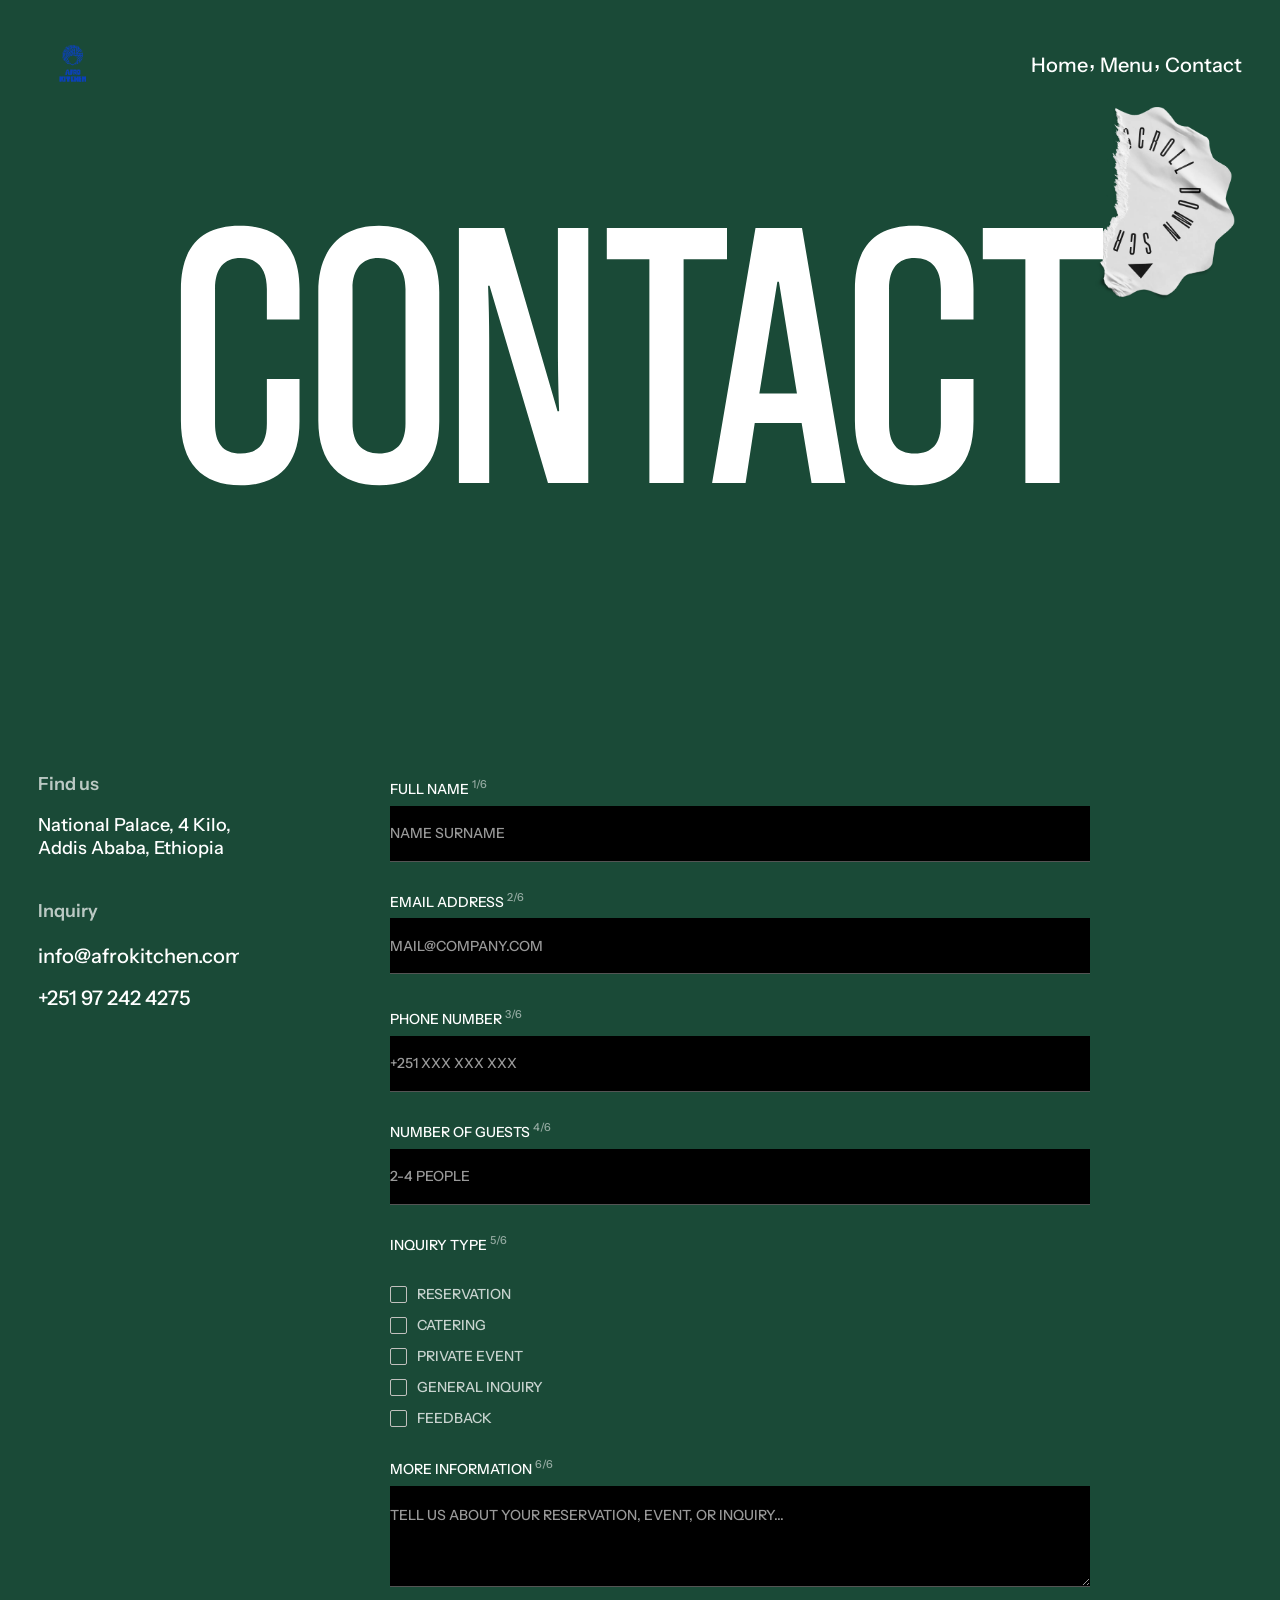
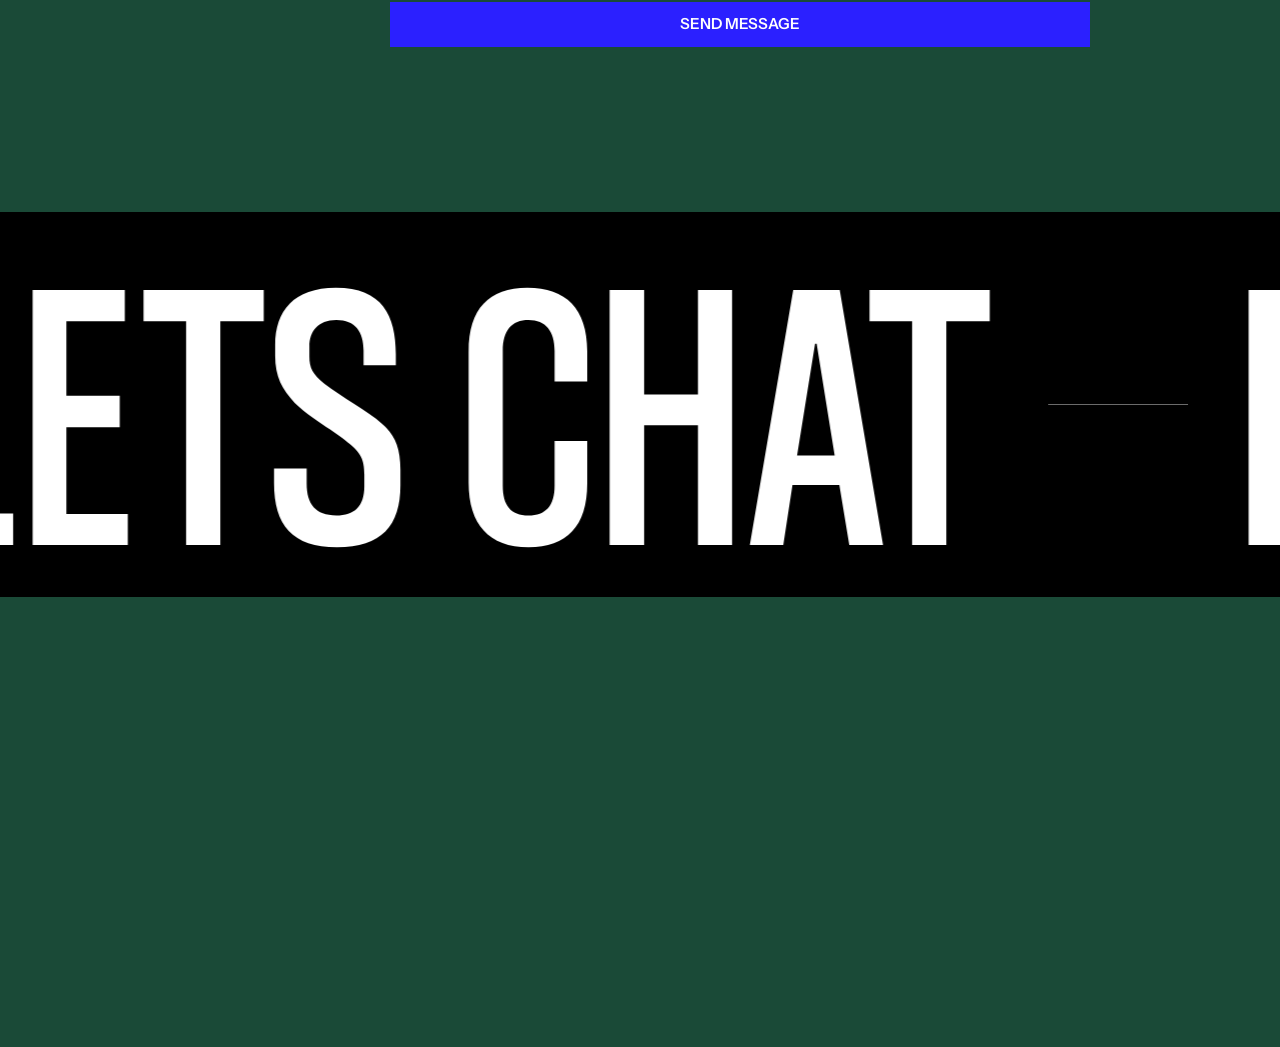
==== commit 90ddb7bc: "Update contact information and footer details" ====
--- a/contact.html
+++ b/contact.html
@@ -386,21 +386,21 @@
             <div id="w-node-_79b22503-40ff-41b9-4cab-553e0130fd62-bc7bee16">
               <div id="w-node-f9fb9728-4280-c3e9-0e16-d7fd4745966b-bc7bee16" class="small-number">Find us</div>
               <div class="margin-20px">
-                <p>1701 Pine Street, San Francisco, CA 94115, US</p>
+                <p>National Palace, 4 Kilo, Addis Ababa, Ethiopia</p>
               </div>
               <div class="margin-40px">
                 <div class="small-number">Inquiry</div>
                 <div class="margin-20px with-flex"><a href="index.html"
                     class="navigation-link for-contact w-inline-block">
                     <div class="button-text-wrapper">
-                      <div class="button-text">contact@line.io</div>
-                      <div class="button-text">contact@line.io</div>
+                      <div class="button-text">info@afrokitchen.com</div>
+                      <div class="button-text">info@afrokitchen.com</div>
                     </div>
                     <div class="line-below"></div>
                   </a><a href="index.html" class="navigation-link for-contact w-inline-block">
                     <div class="button-text-wrapper">
-                      <div class="button-text">+1 800 - 1236 789<br><br></div>
-                      <div class="button-text">+1 800 - 1236 789<br><br></div>
+                      <div class="button-text">+251 97 242 4275<br><br></div>
+                      <div class="button-text">+251 97 242 4275<br><br></div>
                     </div>
                     <div class="line-below"></div>
                   </a></div>
@@ -422,41 +422,41 @@
                   </div>
                   <div class="margin-20px">
                     <div class="input-flex">
-                      <div class="input-100"><label for="Timeline" class="field-label-contact big">Timeline <span
+                      <div class="input-100"><label for="Phone" class="field-label-contact big">Phone Number <span
                             class="small">3/6</span></label><input class="text-field-main w-input" maxlength="256"
-                          name="Timeline-2" data-name="Timeline 2" placeholder="2 weeks" type="text" id="Timeline"
+                          name="Phone" data-name="Phone" placeholder="+251 XXX XXX XXX" type="tel" id="Phone"
                           required=""></div>
-                      <div class="input-100"><label for="Budget" class="field-label-contact big">Budget <span
+                      <div class="input-100"><label for="Guests" class="field-label-contact big">Number of Guests <span
                             class="small">4/6</span></label><input class="text-field-main w-input" maxlength="256"
-                          name="Budget" data-name="Budget" placeholder="$5.000, $10.000" type="text" id="Budget"
-                          required=""></div>
-                      <div class="input-100"><label for="Budget" class="field-label-contact big">select services <span
+                          name="Guests" data-name="Guests" placeholder="2-4 people" type="text" id="Guests" required="">
+                      </div>
+                      <div class="input-100"><label for="Inquiry" class="field-label-contact big">Inquiry Type <span
                             class="small">5/6</span></label>
                         <div class="checkbox-flex"><label class="w-checkbox checkbox-field-2">
                             <div class="w-checkbox-input w-checkbox-input--inputType-custom checkbox"></div><input
                               type="checkbox" name="Checkbox-1" id="Checkbox-1" data-name="Checkbox 1"
                               style="opacity:0;position:absolute;z-index:-1"><span class="second-label w-form-label"
-                              for="Checkbox-1">Brand Strategy</span>
+                              for="Checkbox-1">Reservation</span>
                           </label><label class="w-checkbox checkbox-field-2">
                             <div class="w-checkbox-input w-checkbox-input--inputType-custom checkbox"></div><input
                               type="checkbox" name="Checkbox-2" id="Checkbox-2" data-name="Checkbox 2"
                               style="opacity:0;position:absolute;z-index:-1"><span class="second-label w-form-label"
-                              for="Checkbox-2">Web Design</span>
+                              for="Checkbox-2">Catering</span>
                           </label><label class="w-checkbox checkbox-field-2">
                             <div class="w-checkbox-input w-checkbox-input--inputType-custom checkbox"></div><input
                               type="checkbox" name="Checkbox-3" id="Checkbox-3" data-name="Checkbox 3"
                               style="opacity:0;position:absolute;z-index:-1"><span class="second-label w-form-label"
-                              for="Checkbox-3">Content Creation</span>
+                              for="Checkbox-3">Private Event</span>
                           </label><label class="w-checkbox checkbox-field-2">
                             <div class="w-checkbox-input w-checkbox-input--inputType-custom checkbox"></div><input
                               type="checkbox" name="Checkbox-4" id="Checkbox-4" data-name="Checkbox 4"
                               style="opacity:0;position:absolute;z-index:-1"><span class="second-label w-form-label"
-                              for="Checkbox-4">Digital Marketing</span>
+                              for="Checkbox-4">General Inquiry</span>
                           </label><label class="w-checkbox checkbox-field-2">
                             <div class="w-checkbox-input w-checkbox-input--inputType-custom checkbox"></div><input
                               type="checkbox" name="Checkbox-5" id="Checkbox-5" data-name="Checkbox 5"
                               style="opacity:0;position:absolute;z-index:-1"><span class="second-label w-form-label"
-                              for="Checkbox-5">Creative Direction</span>
+                              for="Checkbox-5">Feedback</span>
                           </label></div>
                       </div>
                     </div>
@@ -464,11 +464,11 @@
                   <div class="area-margin"><label for="Timeline" class="field-label-contact big">More information <span
                         class="small">6/6</span></label>
                     <div><textarea id="Text-Area" name="Text-Area" maxlength="5000" data-name="Text Area"
-                        placeholder="Hello, I&#x27;m looking for a agency to help me out with..." required=""
+                        placeholder="Tell us about your reservation, event, or inquiry..." required=""
                         class="text-field-main area w-input"></textarea></div>
                   </div>
                   <div class="button-contact left"><input type="submit" data-wait="Please wait..."
-                      class="button full w-button" value="Submit Project"></div>
+                      class="button full w-button" value="Send Message"></div>
                 </form>
                 <div class="success-message w-form-done">
                   <div>Thank you! Your submission has been received!</div>
@@ -482,135 +482,96 @@
         </div>
       </div>
     </section>
+
     <div class="cta-wrapper"><a href="contact.html" aria-current="page"
         class="text-rotator-main w-inline-block w--current">
         <div class="text-rotator-content">
-          <h3 class="text-rotator">Work with us</h3>
-          <div class="line-icon"></div>
-          <h3 class="text-rotator">Let�s Chat</h3>
+          <h3 class="text-rotator">Lets Chat</h3>
+          <div class="line-icon"></div>
+          <h3 class="text-rotator">Lets Chat</h3>
           <div class="line-icon"></div>
         </div>
         <div class="text-rotator-content">
-          <h3 class="text-rotator">Work with us</h3>
-          <div class="line-icon"></div>
-          <h3 class="text-rotator">Let�s Chat</h3>
+          <h3 class="text-rotator">Lets Chat</h3>
+          <div class="line-icon"></div>
+          <h3 class="text-rotator">Lets Chat</h3>
           <div class="line-icon"></div>
         </div>
         <div class="text-rotator-content">
-          <h3 class="text-rotator">Work with us</h3>
-          <div class="line-icon"></div>
-          <h3 class="text-rotator">Let�s Chat</h3>
+          <h3 class="text-rotator">Lets Chat</h3>
+          <div class="line-icon"></div>
+          <h3 class="text-rotator">Lets Chat</h3>
           <div class="line-icon"></div>
         </div>
         <div class="text-rotator-content">
-          <h3 class="text-rotator">Work with us</h3>
-          <div class="line-icon"></div>
-          <h3 class="text-rotator">Let�s Chat</h3>
+          <h3 class="text-rotator">Lets Chat</h3>
+          <div class="line-icon"></div>
+          <h3 class="text-rotator">Lets Chat</h3>
           <div class="line-icon"></div>
         </div>
         <div class="text-rotator-content">
-          <h3 class="text-rotator">Work with us</h3>
-          <div class="line-icon"></div>
-          <h3 class="text-rotator">Let�s Chat</h3>
+          <h3 class="text-rotator">Lets Chat</h3>
+          <div class="line-icon"></div>
+          <h3 class="text-rotator">Lets Chat</h3>
           <div class="line-icon"></div>
         </div>
         <div class="text-rotator-content">
-          <h3 class="text-rotator">Work with us</h3>
-          <div class="line-icon"></div>
-          <h3 class="text-rotator">Let�s Chat</h3>
+          <h3 class="text-rotator">Lets Chat</h3>
+          <div class="line-icon"></div>
+          <h3 class="text-rotator">Lets Chat</h3>
           <div class="line-icon"></div>
         </div>
         <div class="text-rotator-content">
-          <h3 class="text-rotator">Work with us</h3>
-          <div class="line-icon"></div>
-          <h3 class="text-rotator">Let�s Chat</h3>
+          <h3 class="text-rotator">Lets Chat</h3>
+          <div class="line-icon"></div>
+          <h3 class="text-rotator">Lets Chat</h3>
           <div class="line-icon"></div>
         </div>
       </a></div>
+
+    <!-- Footer -->
     <section data-w-id="ce4b46b4-a130-dd05-ffe7-a688d5794764" class="footer">
       <div class="container">
         <div>
           <div>
             <div class="footer-grid-second">
               <div id="w-node-ce4b46b4-a130-dd05-ffe7-a688d5794769-d5794764" class="flex-space-between">
-                <div>
-                  <div class="w-form">
-                    <form id="Subscribe-Footer" name="wf-form-Subscribe" data-name="Subscribe" method="get"
-                      class="subscribe-form" data-wf-page-id="677bbe3f761bd2b2bc7bee16"
-                      data-wf-element-id="ce4b46b4-a130-dd05-ffe7-a688d579476c"><input
-                        class="subscribe-field-footer w-node-ce4b46b4-a130-dd05-ffe7-a688d579476d-d5794764 w-input"
-                        maxlength="256" name="email-2" data-name="Email 2" placeholder="E-mail" type="email"
-                        id="subscribe" required=""><input type="submit" data-wait="Please wait..."
-                        class="button-subscribe subscribe w-button" value="Get Notified">
-                      <div class="margin-15px"><label class="w-checkbox checkbox-field">
-                          <div class="w-checkbox-input w-checkbox-input--inputType-custom checkbox-main"></div><input
-                            type="checkbox" name="checkbox" id="Checked" data-name="Checkbox" required=""
-                            style="opacity:0;position:absolute;z-index:-1"><span
-                            class="checkbox-label-footer w-form-label" for="checkbox">I agree to the <a href="#"
-                              class="white-link">Terms &amp; Conditions</a></span>
-                        </label></div>
-                    </form>
-                    <div class="success-message w-form-done">
-                      <div>Thank you for subscribing!</div>
-                    </div>
-                    <div class="error-message w-form-fail">
-                      <div>Oops! Something went wrong while submitting the form.</div>
-                    </div>
-                  </div>
-                </div>
+
               </div>
               <div id="w-node-ce4b46b4-a130-dd05-ffe7-a688d579477c-d5794764">
                 <div>
-                  <div class="footer-title">Sitemap</div>
+                  <div class="footer-title">Pages</div>
                   <div class="navigation-flex"><a href="index.html" class="button-line w-inline-block">
                       <div>Home</div>
                       <div class="line-bottom"></div>
-                    </a><a href="shop.html" class="button-line w-inline-block">
-                      <div>work</div>
-                      <div class="line-bottom">
-                        <menu.htmla href="menu.html" class="button-line w-inline-block">
-                          <div>About</div>
-                          <div class="line-bottom"></div>
-                    </a><a href="blog.html" class="button-line w-inline-block">
-                      <div>Blog</div>
+                    </a><a href="menu.html" class="button-line w-inline-block">
+                      <div>Menu</div>
                       <div class="line-bottom"></div>
-                    </a><a href="plans.html" class="button-line w-inline-block">
-                      <div>plans</div>
+                    </a>
+                    <!-- <a href="shop.html" class="button-line w-inline-block">
+                      <div>Shop</div>
+                      <div class="line-bottom"></div> -->
+                    </a><a href="contact.html" class="button-line w-inline-block">
+                      <div>Contact</div>
                       <div class="line-bottom"></div>
-                    </a></div>
+                    </a>
+                  </div>
                 </div>
               </div>
               <div id="w-node-ce4b46b4-a130-dd05-ffe7-a688d5794791-d5794764">
-                <div class="footer-title">Legal</div>
-                <div class="navigation-flex"><a href="template-info/style-guide.html"
-                    class="button-line w-inline-block">
-                    <div>Style Guide</div>
-                    <div class="line-bottom"></div>
-                  </a><a href="template-info/licensing.html" class="button-line w-inline-block">
-                    <div>Licensing</div>
-                    <div class="line-bottom"></div>
-                  </a><a href="template-info/changelog.html" class="button-line w-inline-block">
-                    <div>Changelog</div>
-                    <div class="line-bottom"></div>
-                  </a></div>
+                <!-- Legal section removed -->
               </div>
               <div id="w-node-ce4b46b4-a130-dd05-ffe7-a688d57947a1-d5794764">
                 <div class="footer-title">Social</div>
-                <div class="navigation-flex"><a href="https://www.instagram.com/" target="_blank"
+                <div class="navigation-flex"><a href="https://www.instagram.com/theafrokitchen" target="_blank"
                     class="button-line w-inline-block">
                     <div>Instagram</div>
                     <div class="line-bottom"></div>
-                  </a><a href="https://linkedin.com/" target="_blank" class="button-line w-inline-block">
-                    <div>Linkedin</div>
-                    <div class="line-bottom"></div>
-                  </a><a href="https://dribbble.com/" target="_blank" class="button-line w-inline-block">
-                    <div>Dribbble</div>
-                    <div class="line-bottom"></div>
-                  </a><a href="https://behance.net/" target="_blank" class="button-line w-inline-block">
-                    <div>Behance</div>
-                    <div class="line-bottom"></div>
-                  </a><a href="https://www.facebook.com/" target="_blank" class="button-line w-inline-block">
-                    <div>Facebook</div>
+                  </a>
+
+                  </a><a href="https://www.tiktok.com/@theafrokitchen" target="_blank"
+                    class="button-line w-inline-block">
+                    <div>TikTok</div>
                     <div class="line-bottom"></div>
                   </a></div>
               </div>
@@ -618,9 +579,8 @@
           </div>
         </div>
         <div id="Contact" class="copyright-flex-bottom">
-          <div class="copyright-flex"><a href="https://www.webflow.com/"
-              class="figma-file-absolute for-copyright w-inline-block">
-              <p class="figma-text">Copyright � Line Studio � powered by Webflow</p>
+          <div class="copyright-flex"><a href="#" class="figma-file-absolute for-copyright w-inline-block">
+              <p class="figma-text">Copyright © 2026 Afro Kitchen. All rights reserved.</p>
             </a></div><a href="#Top" data-w-id="ce4b46b4-a130-dd05-ffe7-a688d57947be"
             class="figma-file-absolute for-copyright w-inline-block">
             <p class="figma-text">Back to Top</p>
@@ -642,6 +602,7 @@
         </div>
       </div>
     </section>
+
   </div>
   <script src="js/jquery-3.5.1.min.dc5e7f18c8.js?site=677bbe3f761bd2b2bc7bedd7" type="text/javascript"
     integrity="sha256-9/aliU8dGd2tb6OSsuzixeV4y/faTqgFtohetphbbj0=" crossorigin="anonymous"></script>
@@ -649,4 +610,4 @@
   <script src="677bbe3f761bd2b2bc7bedd7/js/webflow.46f7a316.d0b438415010d79d.js" type="text/javascript"></script>
 </body>
 
-</html>+</html>
